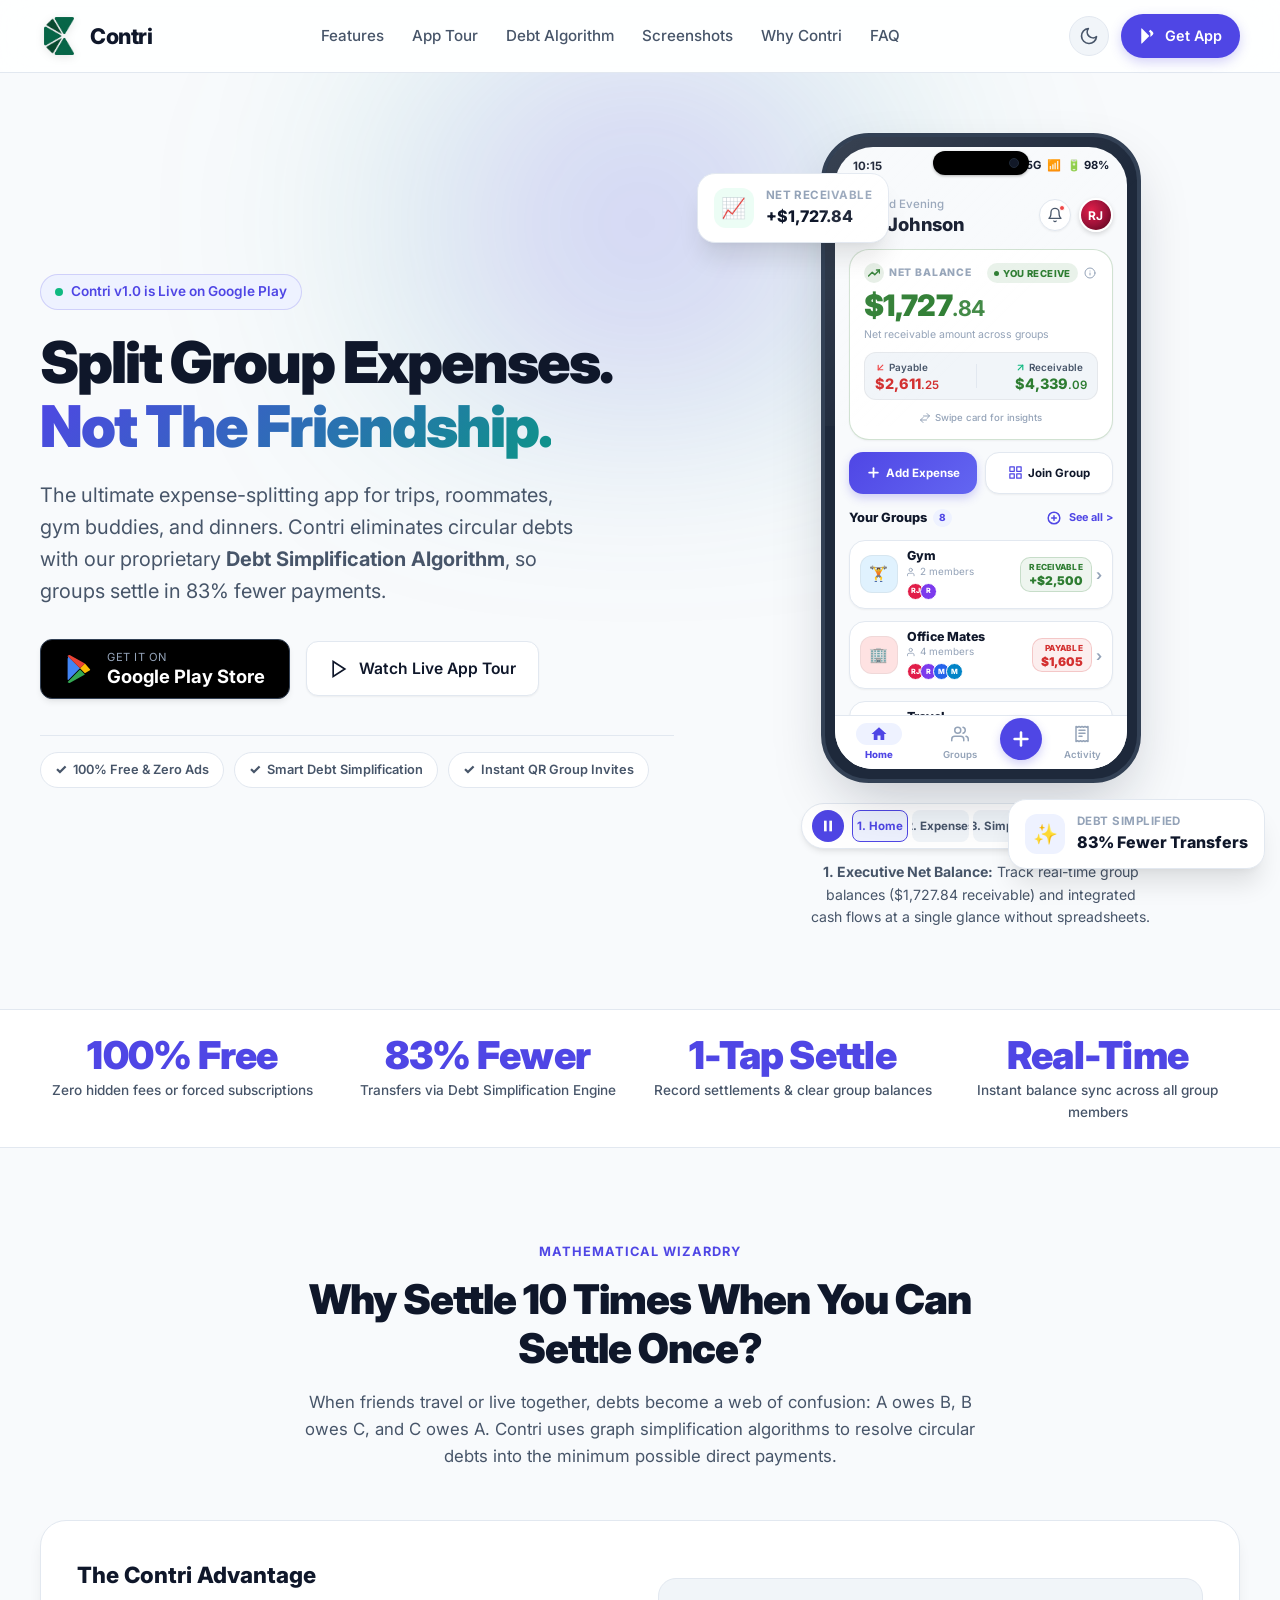
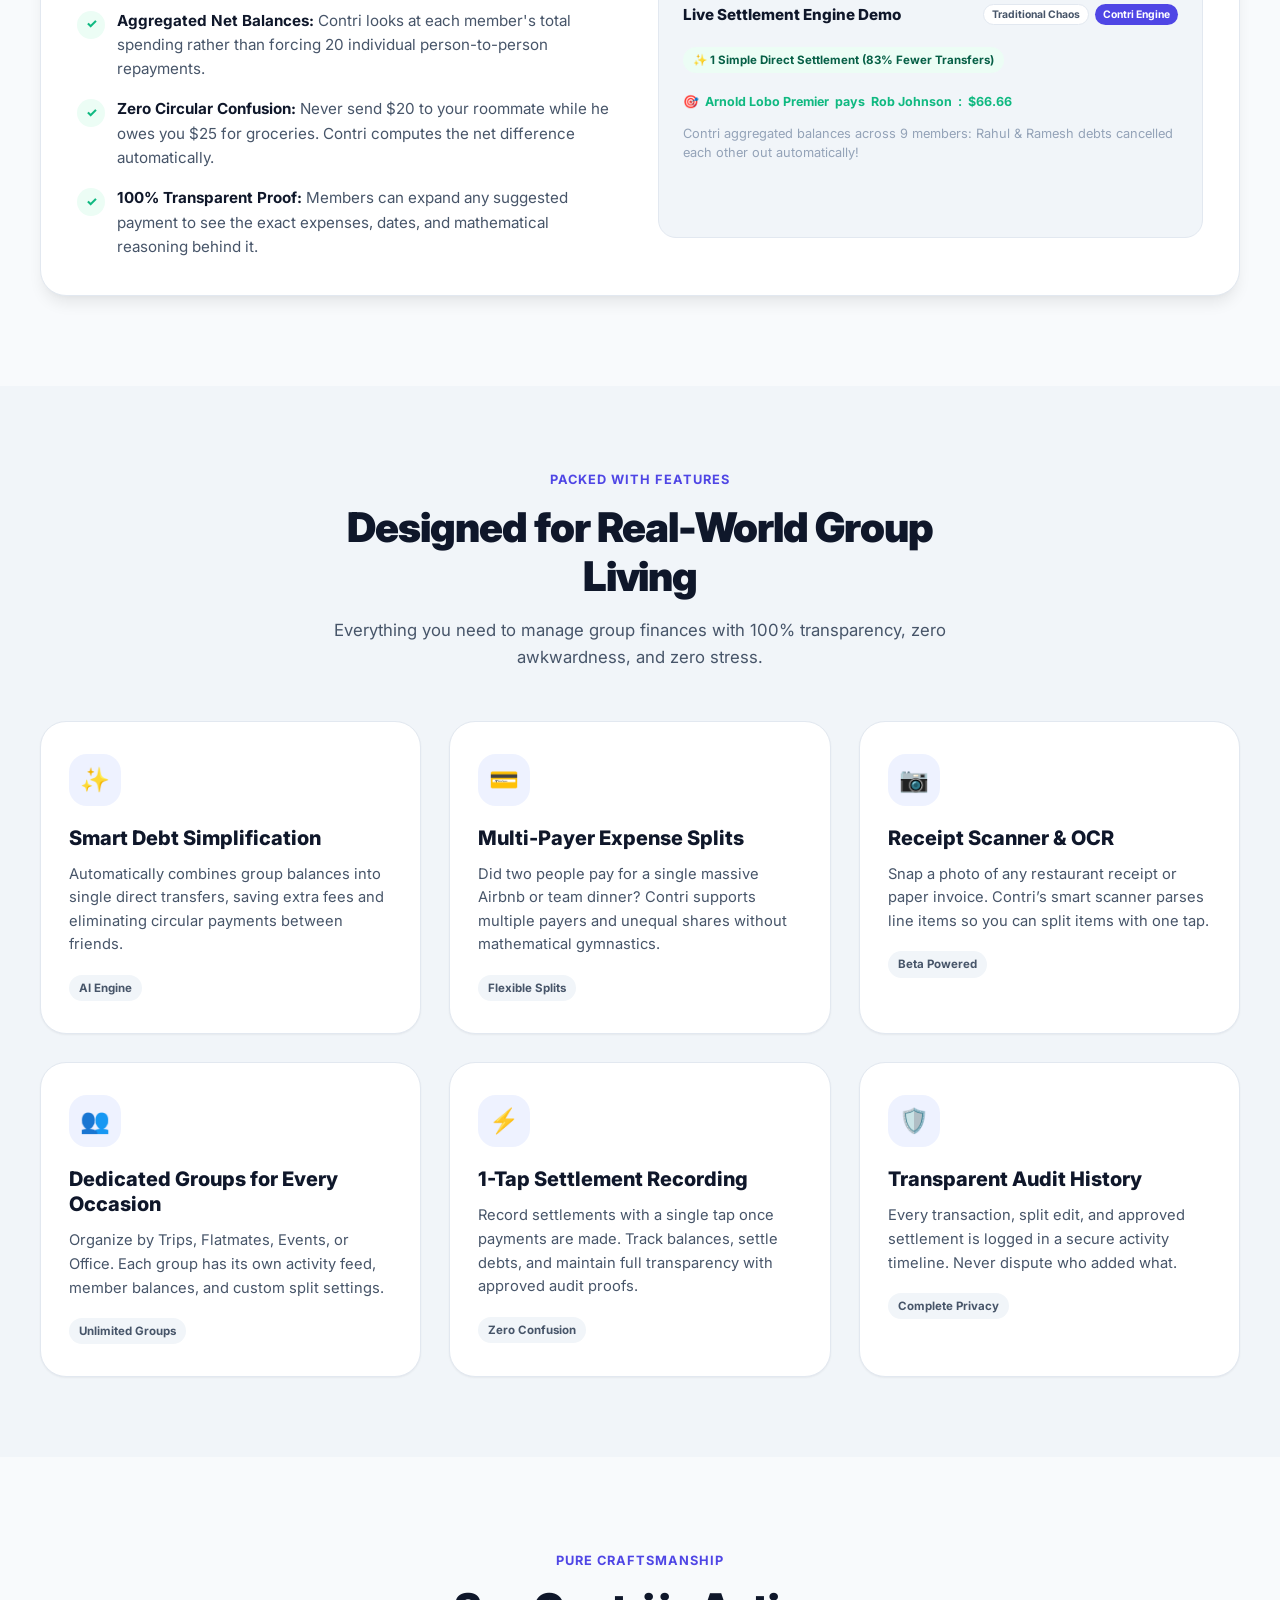
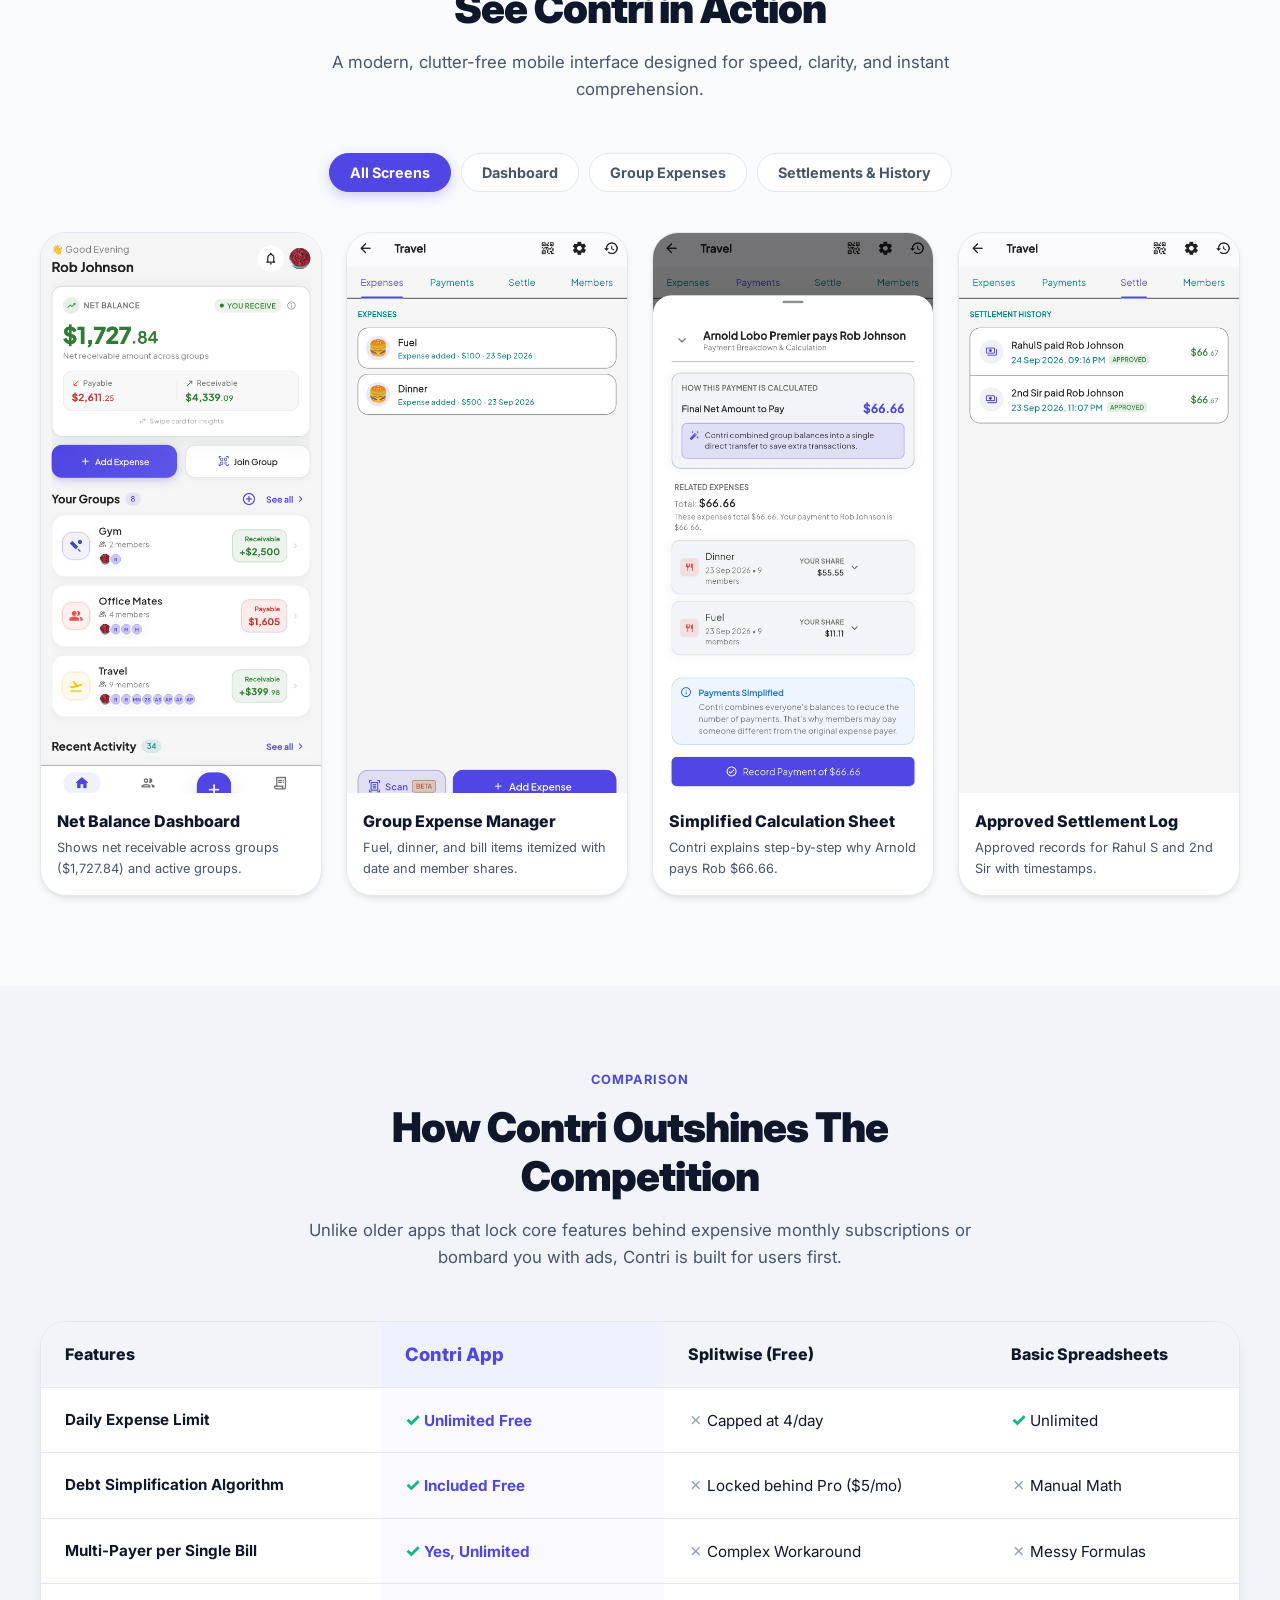
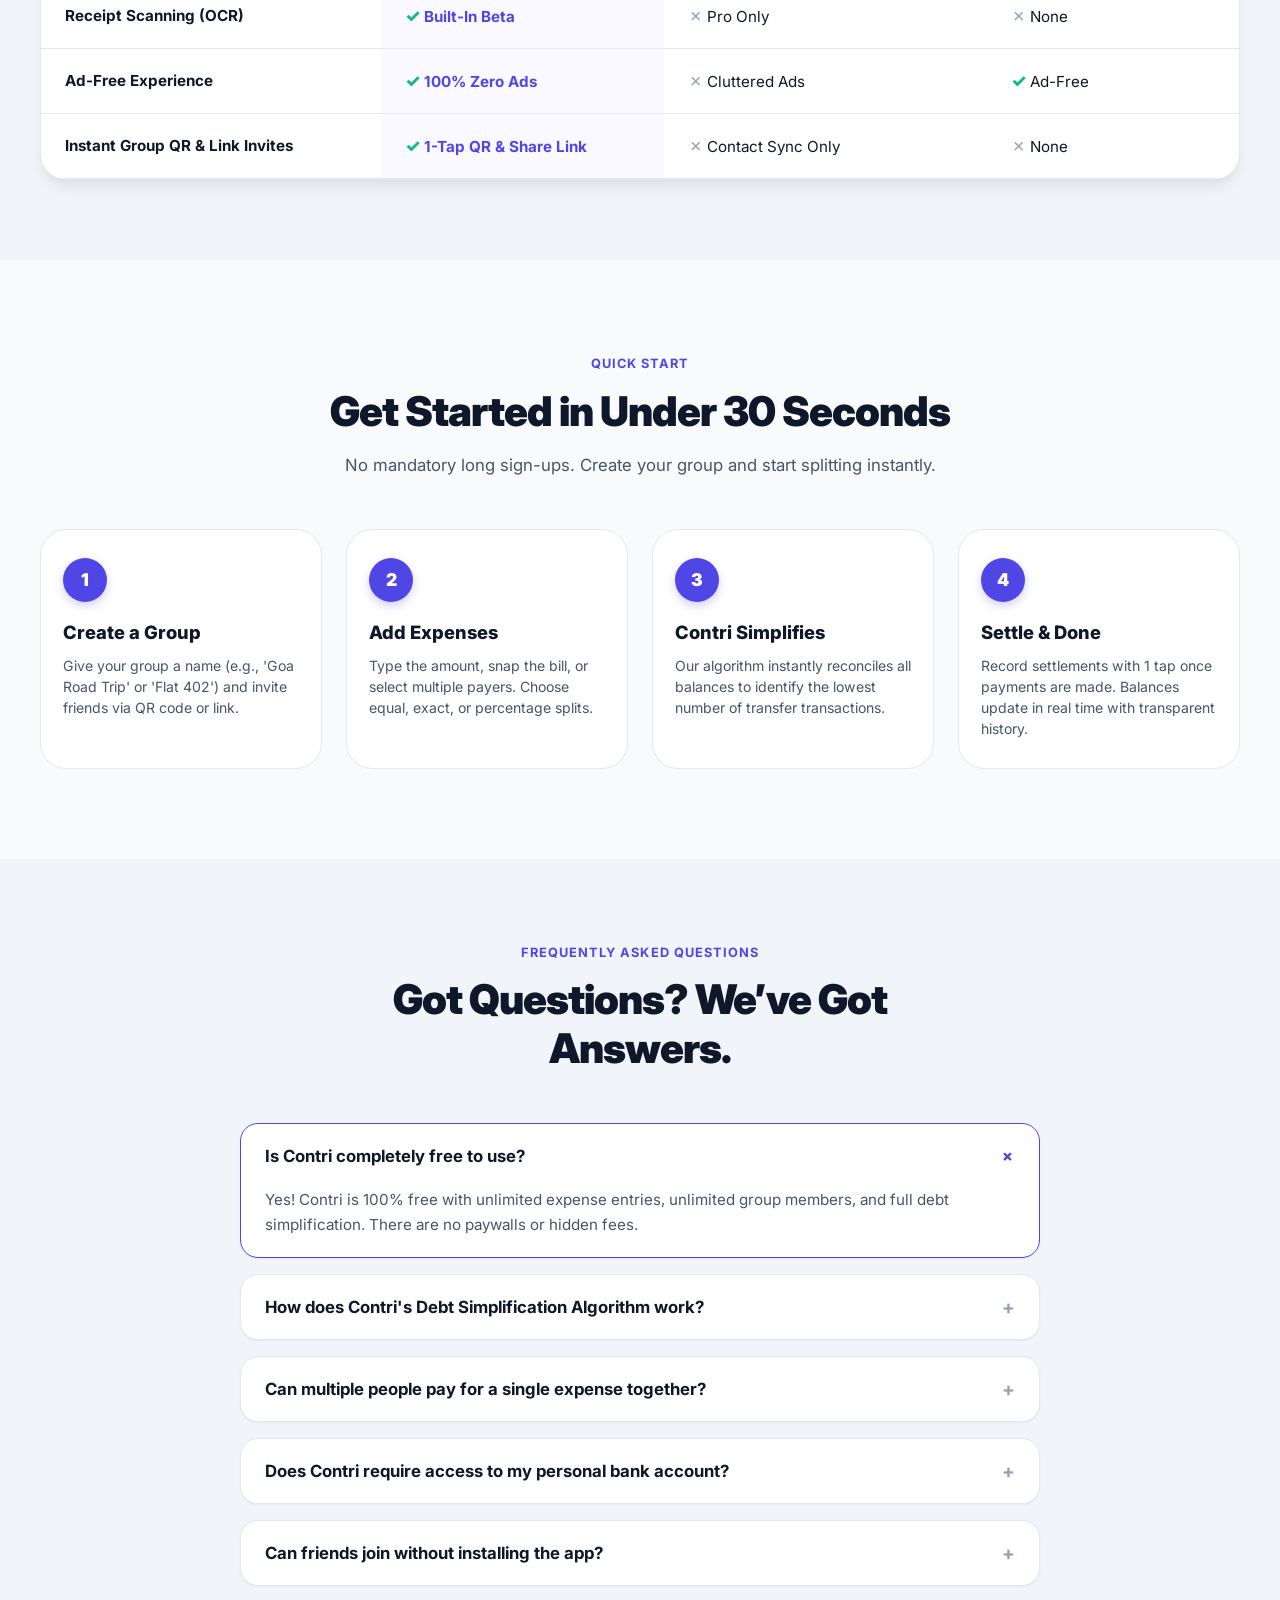
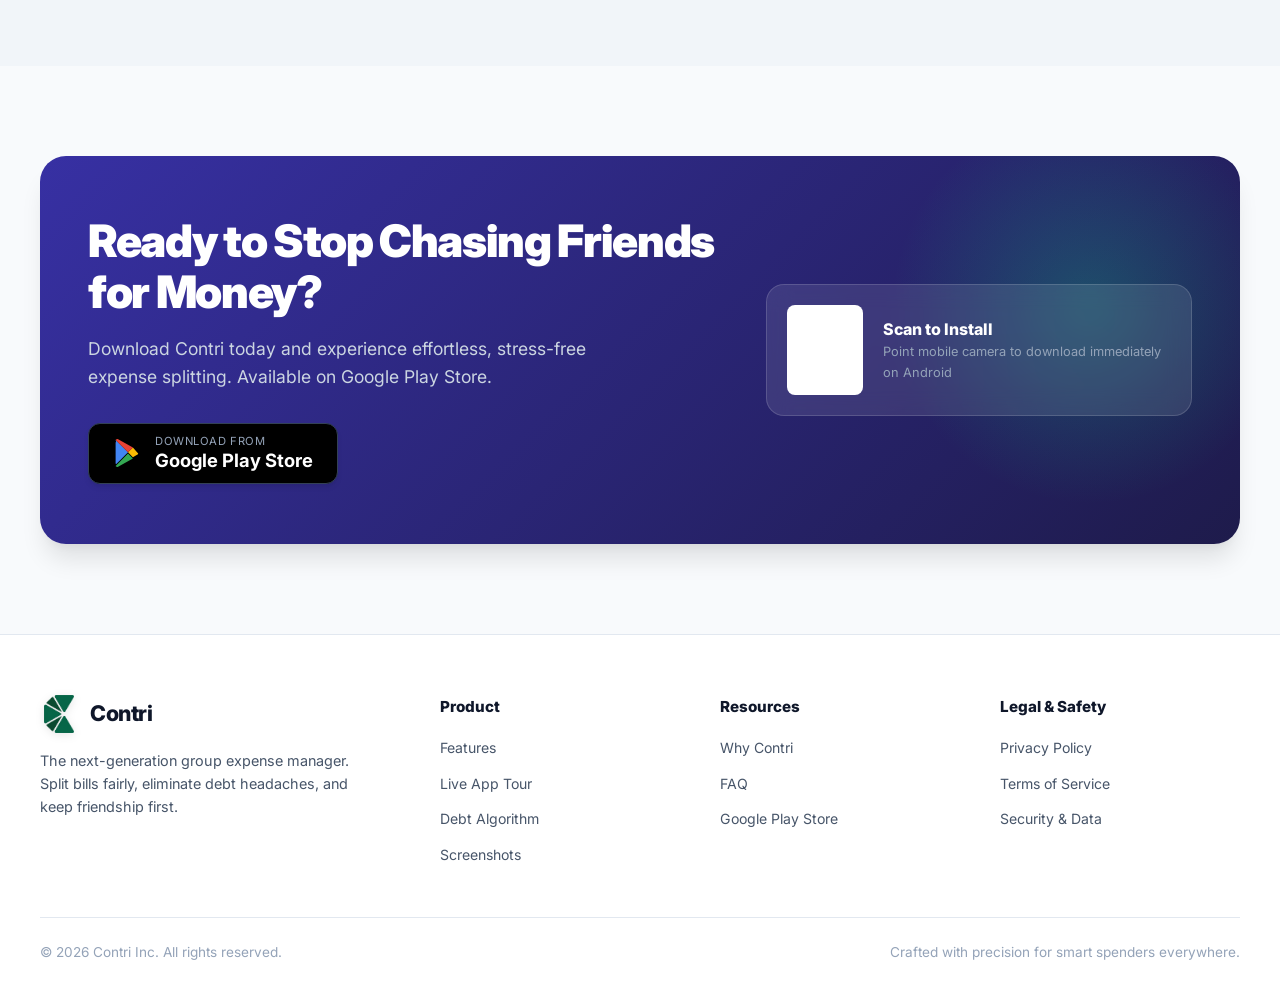
==== index.html @ 27e6a68c "Add files via upload" ====
<!DOCTYPE html>
<html lang="en" data-theme="light">
<head>
  <meta charset="UTF-8">
  <meta name="viewport" content="width=device-width, initial-scale=1.0, maximum-scale=5.0">
  <title>Contri - The Smartest Way to Split Group Expenses | Download App</title>
  <meta name="description" content="Contri is the modern expense-splitting app for trips, flatmates, and friends. With smart debt simplification algorithms, settle group balances in 83% fewer transfers. Download on Google Play.">
  <meta name="theme-color" content="#4f46e5">

  <!-- OpenGraph / Social Metadata -->
  <meta property="og:type" content="website">
  <meta property="og:title" content="Contri - Split Expenses with Friends, Not the Friendship">
  <meta property="og:description" content="Effortlessly track group balances, multi-payer expenses, and settle up in 1 tap with our smart debt simplification algorithm.">
  <meta property="og:image" content="assets/logo/logo_with_bg.png">

  <!-- Favicon -->
  <link rel="icon" type="image/png" href="assets/logo/logo.png">

  <!-- Google Font: Inter -->
  <link rel="preconnect" href="https://fonts.googleapis.com">
  <link rel="preconnect" href="https://fonts.gstatic.com" crossorigin>
  <link href="https://fonts.googleapis.com/css2?family=Inter:wght@400;500;600;700;800;900&display=swap" rel="stylesheet">

  <!-- Stylesheet -->
  <link rel="stylesheet" href="css/style.css">
</head>
<body>

  <!-- ==========================================================================
       Header & Navigation Bar
       ========================================================================== -->
  <header class="site-header">
    <div class="container nav-wrap">
      <a href="#" class="brand-link" aria-label="Contri Home">
        <img src="assets/logo/logo.png" alt="Contri Logo" class="brand-logo-img">
        <span>Contri</span>
      </a>

      <nav>
        <ul class="nav-links">
          <li class="nav-item"><a href="#features">Features</a></li>
          <li class="nav-item"><a href="#app-tour">App Tour</a></li>
          <li class="nav-item"><a href="#algorithm">Debt Algorithm</a></li>
          <li class="nav-item"><a href="#screenshots">Screenshots</a></li>
          <li class="nav-item"><a href="#comparison">Why Contri</a></li>
          <li class="nav-item"><a href="#faq">FAQ</a></li>
        </ul>
      </nav>

      <div class="nav-actions">
        <!-- Theme Toggle (Light / Dark) -->
        <button id="themeToggleBtn" class="theme-toggle-btn" aria-label="Toggle dark/light theme" title="Switch Theme">
          <span id="themeIcon">
            <svg width="20" height="20" viewBox="0 0 24 24" fill="none" stroke="currentColor" stroke-width="2" stroke-linecap="round" stroke-linejoin="round">
              <path d="M21 12.79A9 9 0 1 1 11.21 3 7 7 0 0 0 21 12.79z"></path>
            </svg>
          </span>
        </button>

        <!-- CTA Button -->
        <a href="#download" class="btn-nav-download" title="Go to Download Section">
          <svg width="18" height="18" viewBox="0 0 24 24" fill="currentColor">
            <path d="M3.609 1.814L13.792 12 3.61 22.186a2.38 2.38 0 0 1-.61-.986V2.8c0-.376.223-.742.609-.986zm11.597 11.599L18.42 10.19a2.378 2.378 0 0 0 0-3.379l-3.214-3.223-2.128 2.128 2.128 2.128v5.57zm-1.414 1.414l-7.794 7.794 7.794-7.794zm0-5.654L6 1.379l7.792 7.794z"/>
          </svg>
          <span>Get App</span>
        </a>

        <!-- Mobile Menu Hamburger -->
        <button id="menuToggle" class="menu-toggle-btn" aria-label="Open mobile navigation menu">
          <svg width="24" height="24" viewBox="0 0 24 24" fill="none" stroke="currentColor" stroke-width="2">
            <line x1="3" y1="12" x2="21" y2="12"></line>
            <line x1="3" y1="6" x2="21" y2="6"></line>
            <line x1="3" y1="18" x2="21" y2="18"></line>
          </svg>
        </button>
      </div>
    </div>

    <!-- Mobile Drawer Nav -->
    <div id="mobileNav" class="mobile-nav">
      <a href="#features" class="mobile-nav-link">Features</a>
      <a href="#app-tour" class="mobile-nav-link">App Tour</a>
      <a href="#algorithm" class="mobile-nav-link">Smart Debt Engine</a>
      <a href="#screenshots" class="mobile-nav-link">Screenshots</a>
      <a href="#comparison" class="mobile-nav-link">Why Contri</a>
      <a href="#faq" class="mobile-nav-link">FAQ</a>
      <a href="#download" class="btn-play-store" style="justify-content: center; margin-top: 10px;" title="Go to Download Section">
        <span class="play-store-text">
          <span class="play-store-sub">GET IT ON</span>
          <span class="play-store-main">Google Play</span>
        </span>
      </a>
    </div>
  </header>

  <!-- ==========================================================================
       Hero Section with Interactive 3D Phone Mockup
       ========================================================================== -->
  <section class="hero-section" id="hero">
    <div class="hero-glow-bg"></div>
    <div class="container hero-grid">
      
      <!-- Hero Copy & CTAs -->
      <div class="hero-content">
        <div class="hero-badge">
          <span class="badge-pulse-dot"></span>
          <span>Contri v1.0 is Live on Google Play</span>
        </div>

        <h1 class="hero-title">
          Split Group Expenses. <br>
          <span class="text-gradient">Not The Friendship.</span>
        </h1>

        <p class="hero-description">
          The ultimate expense-splitting app for trips, roommates, gym buddies, and dinners. 
          Contri eliminates circular debts with our proprietary <strong>Debt Simplification Algorithm</strong>, so groups settle in 83% fewer payments.
        </p>

        <!-- CTA Buttons -->
        <div class="hero-cta-group">
          <!-- Google Play Download CTA (Smooth scrolls to bottom download section) -->
          <a href="#download" class="btn-play-store" title="Go to Download Section">
            <svg class="play-store-icon" viewBox="0 0 512 512">
              <path fill="#4285F4" d="M47.8 17.1L274.6 244 56.4 462.2C50.9 456.7 47.8 449.1 47.8 440.9V71.1c0-8.2 3.1-15.8 8.6-21.3l-8.6-32.7z"/>
              <path fill="#FBBC04" d="M363.9 154.7L274.6 244l89.3 89.3 84.1-48.5c16.3-9.4 16.3-24.9 0-34.3l-84.1-95.8z"/>
              <path fill="#EA4335" d="M47.8 17.1l226.8 226.9L363.9 154.7 93.6 4.9C79.8-3.1 63.8.4 56.4 9.8l-8.6 7.3z"/>
              <path fill="#34A853" d="M47.8 494.9l8.6 7.3c7.4 9.4 23.4 12.9 37.2 4.9l270.3-152.4-89.3-89.3L47.8 494.9z"/>
            </svg>
            <div class="play-store-text">
              <span class="play-store-sub">GET IT ON</span>
              <span class="play-store-main">Google Play Store</span>
            </div>
          </a>

          <!-- App Tour Anchor -->
          <a href="#app-tour" class="btn-tour-demo">
            <svg width="20" height="20" viewBox="0 0 24 24" fill="none" stroke="currentColor" stroke-width="2">
              <polygon points="5 3 19 12 5 21 5 3"></polygon>
            </svg>
            <span>Watch Live App Tour</span>
          </a>
        </div>

        <!-- Authentic Feature Badges (Zero Fake Ratings or Hallucinated Stats) -->
        <div class="hero-feature-highlights">
          <div class="feature-highlight-pill">
            <span class="highlight-icon">✓</span>
            <span>100% Free & Zero Ads</span>
          </div>
          <div class="feature-highlight-pill">
            <span class="highlight-icon">✓</span>
            <span>Smart Debt Simplification</span>
          </div>
          <div class="feature-highlight-pill">
            <span class="highlight-icon">✓</span>
            <span>Instant QR Group Invites</span>
          </div>
        </div>
      </div>

      <!-- Hero Phone Showcase (Interactive Animated Smartphone) -->
      <div class="hero-phone-showcase" id="app-tour">

        <!-- Floating Info Cards -->
        <div class="floating-badge badge-top-left">
          <div class="badge-icon-box badge-icon-green">📈</div>
          <div>
            <div class="badge-info-label">Net Receivable</div>
            <div class="badge-info-val">+$1,727.84</div>
          </div>
        </div>

        <div class="floating-badge badge-bottom-right">
          <div class="badge-icon-box badge-icon-indigo">✨</div>
          <div>
            <div class="badge-info-label">Debt Simplified</div>
            <div class="badge-info-val">83% Fewer Transfers</div>
          </div>
        </div>

        <!-- Smartphone Chassis -->
        <div class="smartphone-device">
          <div class="phone-glare"></div>

          <!-- Dynamic Island / Speaker Notch -->
          <div class="phone-island">
            <div class="island-camera"></div>
          </div>

          <!-- Phone Screen Container -->
          <div class="phone-screen">
            
            <!-- Phone Status Bar -->
            <div class="phone-status-bar">
              <span class="status-time">10:15</span>
              <div class="status-icons">
                <span>5G</span>
                <span>📶</span>
                <span>🔋 98%</span>
              </div>
            </div>

            <!-- Screen Slides (Tutorial Engine - Exact Contri App Screens) -->
            <div class="screen-slides-wrap">

              <!-- SLIDE 0: HOME DASHBOARD (Matching home_page.dart & dashboard.jpg) -->
              <div class="screen-slide active" id="slide0">
                <div class="app-screen-body">
                  <!-- App Bar -->
                  <div class="mock-app-bar">
                    <div>
                      <div class="mock-greeting">👋 Good Evening</div>
                      <div class="mock-user-name">Rob Johnson</div>
                    </div>
                    <div class="mock-user-actions">
                      <div class="mock-bell-btn" title="Notification Center">
                        <svg width="16" height="16" viewBox="0 0 24 24" fill="none" stroke="currentColor" stroke-width="2" stroke-linecap="round" stroke-linejoin="round">
                          <path d="M18 8A6 6 0 0 0 6 8c0 7-3 9-3 9h18s-3-2-3-9"></path>
                          <path d="M13.73 21a2 2 0 0 1-3.46 0"></path>
                        </svg>
                        <span class="mock-bell-dot"></span>
                      </div>
                      <div class="mock-avatar-user" title="Rob Johnson">RJ</div>
                    </div>
                  </div>

                  <!-- Executive Net Balance Card (FlipSummaryCard) -->
                  <div class="mock-balance-card" id="mockFlipCard">
                    <div class="mock-balance-header">
                      <div class="mock-balance-label">
                        <div class="mock-icon-circle-success">
                          <svg width="12" height="12" viewBox="0 0 24 24" fill="none" stroke="currentColor" stroke-width="3" stroke-linecap="round" stroke-linejoin="round">
                            <polyline points="23 6 13.5 15.5 8.5 10.5 1 18"></polyline>
                            <polyline points="17 6 23 6 23 12"></polyline>
                          </svg>
                        </div>
                        <span>NET BALANCE</span>
                      </div>
                      <div class="mock-status-pill-row">
                        <div class="mock-pill-receive">
                          <span class="mock-pill-dot"></span>
                          <span>YOU RECEIVE</span>
                        </div>
                        <div class="mock-info-btn" title="Summary Info">
                          <svg width="12" height="12" viewBox="0 0 24 24" fill="none" stroke="currentColor" stroke-width="2" stroke-linecap="round" stroke-linejoin="round">
                            <circle cx="12" cy="12" r="10"></circle>
                            <line x1="12" y1="16" x2="12" y2="12"></line>
                            <line x1="12" y1="8" x2="12.01" y2="8"></line>
                          </svg>
                        </div>
                      </div>
                    </div>

                    <div class="mock-balance-amount">
                      <span id="mockNetBalance">$1,727</span><span class="mock-amount-fraction">.84</span>
                    </div>
                    <div class="mock-balance-sub">Net receivable amount across groups</div>

                    <!-- Integrated Cash Flow Bar -->
                    <div class="mock-inner-split-card">
                      <div class="mock-split-col">
                        <div class="mock-split-title">
                          <svg width="11" height="11" viewBox="0 0 24 24" fill="none" stroke="#ef4444" stroke-width="2.5" stroke-linecap="round" stroke-linejoin="round">
                            <line x1="7" y1="17" x2="17" y2="7"></line>
                            <polyline points="17 17 7 17 7 7"></polyline>
                          </svg>
                          <span>Payable</span>
                        </div>
                        <div class="mock-split-val-payable">$2,611<span class="mock-sub-fraction">.25</span></div>
                      </div>
                      <div class="mock-split-divider"></div>
                      <div class="mock-split-col">
                        <div class="mock-split-title">
                          <svg width="11" height="11" viewBox="0 0 24 24" fill="none" stroke="#10b981" stroke-width="2.5" stroke-linecap="round" stroke-linejoin="round">
                            <line x1="7" y1="17" x2="17" y2="7"></line>
                            <polyline points="7 7 17 7 17 17"></polyline>
                          </svg>
                          <span>Receivable</span>
                        </div>
                        <div class="mock-split-val-receivable">$4,339<span class="mock-sub-fraction">.09</span></div>
                      </div>
                    </div>

                    <div class="mock-card-swipe-hint">
                      <svg width="12" height="12" viewBox="0 0 24 24" fill="none" stroke="currentColor" stroke-width="2" stroke-linecap="round" stroke-linejoin="round">
                        <polyline points="16 3 21 8 16 13"></polyline>
                        <line x1="21" y1="8" x2="9" y2="8"></line>
                        <polyline points="8 21 3 16 8 11"></polyline>
                        <line x1="3" y1="16" x2="15" y2="16"></line>
                      </svg>
                      <span>Swipe card for insights</span>
                    </div>
                  </div>

                  <!-- Tactile Quick Actions Bar (Add Expense & Join Group) -->
                  <div class="mock-action-row">
                    <button class="mock-btn-add-primary" id="mockAddExpenseBtn" title="Add New Expense">
                      <svg width="15" height="15" viewBox="0 0 24 24" fill="none" stroke="currentColor" stroke-width="2.8" stroke-linecap="round" stroke-linejoin="round">
                        <line x1="12" y1="5" x2="12" y2="19"></line>
                        <line x1="5" y1="12" x2="19" y2="12"></line>
                      </svg>
                      <span>Add Expense</span>
                    </button>
                    <button class="mock-btn-join-group" id="mockJoinGroupBtn" title="Scan QR to Join">
                      <svg width="15" height="15" viewBox="0 0 24 24" fill="none" stroke="var(--color-primary)" stroke-width="2" stroke-linecap="round" stroke-linejoin="round">
                        <rect x="3" y="3" width="7" height="7"></rect>
                        <rect x="14" y="3" width="7" height="7"></rect>
                        <rect x="14" y="14" width="7" height="7"></rect>
                        <rect x="3" y="14" width="7" height="7"></rect>
                      </svg>
                      <span>Join Group</span>
                    </button>
                  </div>

                  <!-- Your Groups Header -->
                  <div class="mock-section-title">
                    <div style="display:flex; align-items:center; gap:6px;">
                      <span>Your Groups</span>
                      <span class="mock-badge-count">8</span>
                    </div>
                    <div style="display:flex; align-items:center; gap:8px;">
                      <div class="mock-add-group-circle" title="Create Group">
                        <svg width="14" height="14" viewBox="0 0 24 24" fill="none" stroke="currentColor" stroke-width="2.5" stroke-linecap="round" stroke-linejoin="round">
                          <circle cx="12" cy="12" r="10"></circle>
                          <line x1="12" y1="8" x2="12" y2="16"></line>
                          <line x1="8" y1="12" x2="16" y2="12"></line>
                        </svg>
                      </div>
                      <span class="mock-link-see-all">See all &gt;</span>
                    </div>
                  </div>

                  <!-- Group Cards (With Avatar Stacks & Status Pills) -->
                  <!-- Group 1: Gym -->
                  <div class="mock-group-item">
                    <div class="mock-group-left">
                      <div class="mock-squircle-icon" style="background:#e0f2fe; color:#0284c7;">🏋️</div>
                      <div>
                        <div class="mock-group-name">Gym</div>
                        <div class="mock-group-meta">
                          <svg width="10" height="10" viewBox="0 0 24 24" fill="none" stroke="currentColor" stroke-width="2" stroke-linecap="round" stroke-linejoin="round">
                            <path d="M17 21v-2a4 4 0 0 0-4-4H5a4 4 0 0 0-4 4v2"></path>
                            <circle cx="9" cy="7" r="4"></circle>
                          </svg>
                          <span>2 members</span>
                        </div>
                        <div class="mock-avatar-stack">
                          <div class="mock-stack-avatar" style="background:#e11d48;">RJ</div>
                          <div class="mock-stack-avatar" style="background:#7c3aed;">R</div>
                        </div>
                      </div>
                    </div>
                    <div style="display:flex; align-items:center; gap:4px;">
                      <div class="mock-group-status-pill green">
                        <span class="mock-status-text">Receivable</span>
                        <span class="mock-status-amount">+$2,500</span>
                      </div>
                      <span class="mock-chevron">›</span>
                    </div>
                  </div>

                  <!-- Group 2: Office Mates -->
                  <div class="mock-group-item">
                    <div class="mock-group-left">
                      <div class="mock-squircle-icon" style="background:#fee2e2; color:#ef4444;">🏢</div>
                      <div>
                        <div class="mock-group-name">Office Mates</div>
                        <div class="mock-group-meta">
                          <svg width="10" height="10" viewBox="0 0 24 24" fill="none" stroke="currentColor" stroke-width="2" stroke-linecap="round" stroke-linejoin="round">
                            <path d="M17 21v-2a4 4 0 0 0-4-4H5a4 4 0 0 0-4 4v2"></path>
                            <circle cx="9" cy="7" r="4"></circle>
                          </svg>
                          <span>4 members</span>
                        </div>
                        <div class="mock-avatar-stack">
                          <div class="mock-stack-avatar" style="background:#e11d48;">RJ</div>
                          <div class="mock-stack-avatar" style="background:#7c3aed;">R</div>
                          <div class="mock-stack-avatar" style="background:#2563eb;">M</div>
                          <div class="mock-stack-avatar" style="background:#0284c7;">M</div>
                        </div>
                      </div>
                    </div>
                    <div style="display:flex; align-items:center; gap:4px;">
                      <div class="mock-group-status-pill red">
                        <span class="mock-status-text">Payable</span>
                        <span class="mock-status-amount">$1,605</span>
                      </div>
                      <span class="mock-chevron">›</span>
                    </div>
                  </div>

                  <!-- Group 3: Travel -->
                  <div class="mock-group-item" id="mockTravelGroupItem">
                    <div class="mock-group-left">
                      <div class="mock-squircle-icon" style="background:#fef3c7; color:#d97706;">✈️</div>
                      <div>
                        <div class="mock-group-name">Travel</div>
                        <div class="mock-group-meta">
                          <svg width="10" height="10" viewBox="0 0 24 24" fill="none" stroke="currentColor" stroke-width="2" stroke-linecap="round" stroke-linejoin="round">
                            <path d="M17 21v-2a4 4 0 0 0-4-4H5a4 4 0 0 0-4 4v2"></path>
                            <circle cx="9" cy="7" r="4"></circle>
                          </svg>
                          <span>9 members</span>
                        </div>
                        <div class="mock-avatar-stack">
                          <div class="mock-stack-avatar" style="background:#e11d48;">RJ</div>
                          <div class="mock-stack-avatar" style="background:#7c3aed;">R</div>
                          <div class="mock-stack-avatar" style="background:#2563eb;">MN</div>
                          <div class="mock-stack-avatar" style="background:#d97706;">2S</div>
                          <div class="mock-stack-avatar" style="background:#059669;">+5</div>
                        </div>
                      </div>
                    </div>
                    <div style="display:flex; align-items:center; gap:4px;">
                      <div class="mock-group-status-pill green">
                        <span class="mock-status-text">Receivable</span>
                        <span class="mock-status-amount">+$399.98</span>
                      </div>
                      <span class="mock-chevron">›</span>
                    </div>
                  </div>

                  <!-- Recent Activity Teaser -->
                  <div class="mock-section-title" style="margin-top: 8px;">
                    <div style="display:flex; align-items:center; gap:6px;">
                      <span>Recent Activity</span>
                      <span class="mock-badge-count cyan">34</span>
                    </div>
                    <span class="mock-link-see-all">See all &gt;</span>
                  </div>
                </div>

                <!-- Material 3 Bottom Navigation Bar (Faithful to dashboard_bottom_nav.dart) -->
                <div class="mock-phone-nav">
                  <div class="mock-nav-item active">
                    <div class="mock-nav-pill">
                      <svg width="18" height="18" viewBox="0 0 24 24" fill="currentColor">
                        <path d="M10 20v-6h4v6h5v-8h3L12 3 2 12h3v8z"/>
                      </svg>
                    </div>
                    <span>Home</span>
                  </div>
                  <div class="mock-nav-item" id="mockNavGroups">
                    <div class="mock-nav-pill">
                      <svg width="18" height="18" viewBox="0 0 24 24" fill="none" stroke="currentColor" stroke-width="2" stroke-linecap="round" stroke-linejoin="round">
                        <path d="M17 21v-2a4 4 0 0 0-4-4H5a4 4 0 0 0-4 4v2"></path>
                        <circle cx="9" cy="7" r="4"></circle>
                        <path d="M23 21v-2a4 4 0 0 0-3-3.87"></path>
                        <path d="M16 3.13a4 4 0 0 1 0 7.75"></path>
                      </svg>
                    </div>
                    <span>Groups</span>
                  </div>
                  <div class="mock-nav-fab-btn" id="mockNavCenterFab" title="Add Expense">
                    <svg width="22" height="22" viewBox="0 0 24 24" fill="none" stroke="currentColor" stroke-width="2.8" stroke-linecap="round" stroke-linejoin="round">
                      <line x1="12" y1="5" x2="12" y2="19"></line>
                      <line x1="5" y1="12" x2="19" y2="12"></line>
                    </svg>
                  </div>
                  <div class="mock-nav-item">
                    <div class="mock-nav-pill">
                      <svg width="18" height="18" viewBox="0 0 24 24" fill="none" stroke="currentColor" stroke-width="2" stroke-linecap="round" stroke-linejoin="round">
                        <path d="M4 2v20l2-1 2 1 2-1 2 1 2-1 2 1 2-1 2 1V2l-2 1-2-1-2 1-2-1-2 1-2-1-2 1Z"></path>
                        <line x1="8" y1="7" x2="16" y2="7"></line>
                        <line x1="8" y1="11" x2="16" y2="11"></line>
                        <line x1="8" y1="15" x2="12" y2="15"></line>
                      </svg>
                    </div>
                    <span>Activity</span>
                  </div>
                </div>
              </div>

              <!-- SLIDE 1: GROUP DETAILS — EXPENSES TAB (Matching expenses.jpg & group_details_widget.dart) -->
              <div class="screen-slide" id="slide1">
                <div class="app-screen-body">
                  <!-- Group Header AppBar -->
                  <div class="mock-group-appbar">
                    <div class="mock-appbar-left" id="mockBackToHomeBtn" title="Back to Dashboard">
                      <svg width="18" height="18" viewBox="0 0 24 24" fill="none" stroke="currentColor" stroke-width="2.2" stroke-linecap="round" stroke-linejoin="round">
                        <line x1="19" y1="12" x2="5" y2="12"></line>
                        <polyline points="12 19 5 12 12 5"></polyline>
                      </svg>
                      <span class="mock-appbar-title">Travel</span>
                    </div>
                    <div class="mock-appbar-actions">
                      <span title="Group QR">
                        <svg width="17" height="17" viewBox="0 0 24 24" fill="none" stroke="currentColor" stroke-width="2" stroke-linecap="round" stroke-linejoin="round">
                          <rect x="3" y="3" width="7" height="7"></rect>
                          <rect x="14" y="3" width="7" height="7"></rect>
                          <rect x="14" y="14" width="7" height="7"></rect>
                          <rect x="3" y="14" width="7" height="7"></rect>
                        </svg>
                      </span>
                      <span title="Settings">
                        <svg width="17" height="17" viewBox="0 0 24 24" fill="none" stroke="currentColor" stroke-width="2" stroke-linecap="round" stroke-linejoin="round">
                          <circle cx="12" cy="12" r="3"></circle>
                          <path d="M19.4 15a1.65 1.65 0 0 0 .33 1.82l.06.06a2 2 0 0 1 0 2.83 2 2 0 0 1-2.83 0l-.06-.06a1.65 1.65 0 0 0-1.82-.33 1.65 1.65 0 0 0-1 1.51V21a2 2 0 0 1-2 2 2 2 0 0 1-2-2v-.09A1.65 1.65 0 0 0 9 19.4a1.65 1.65 0 0 0-1.82.33l-.06.06a2 2 0 0 1-2.83 0 2 2 0 0 1 0-2.83l.06-.06a1.65 1.65 0 0 0 .33-1.82 1.65 1.65 0 0 0-1.51-1H3a2 2 0 0 1-2-2 2 2 0 0 1 2-2h.09A1.65 1.65 0 0 0 4.6 9a1.65 1.65 0 0 0-.33-1.82l-.06-.06a2 2 0 0 1 0-2.83 2 2 0 0 1 2.83 0l.06.06a1.65 1.65 0 0 0 1.82.33H9a1.65 1.65 0 0 0 1-1.51V3a2 2 0 0 1 2-2 2 2 0 0 1 2 2v.09a1.65 1.65 0 0 0 1 1.51 1.65 1.65 0 0 0 1.82-.33l.06-.06a2 2 0 0 1 2.83 0 2 2 0 0 1 0 2.83l-.06.06a1.65 1.65 0 0 0-.33 1.82V9a1.65 1.65 0 0 0 1.51 1H21a2 2 0 0 1 2 2 2 2 0 0 1-2 2h-.09a1.65 1.65 0 0 0-1.51 1z"></path>
                        </svg>
                      </span>
                      <span title="Audit History">
                        <svg width="17" height="17" viewBox="0 0 24 24" fill="none" stroke="currentColor" stroke-width="2" stroke-linecap="round" stroke-linejoin="round">
                          <circle cx="12" cy="12" r="10"></circle>
                          <polyline points="12 6 12 12 16 14"></polyline>
                        </svg>
                      </span>
                    </div>
                  </div>

                  <!-- TabBar (4 Tabs: Expenses, Payments, Settle, Members) -->
                  <div class="mock-tabs-bar">
                    <div class="mock-tab-item active" data-tab="expenses">Expenses</div>
                    <div class="mock-tab-item" data-tab="payments" id="mockTabPayments1">Payments</div>
                    <div class="mock-tab-item" data-tab="settle" id="mockTabSettle1">Settle</div>
                    <div class="mock-tab-item" data-tab="members">Members</div>
                  </div>

                  <!-- Section Title: EXPENSES -->
                  <div class="mock-section-teal-title">EXPENSES</div>

                  <!-- Expense Items List -->
                  <div class="mock-expense-list">
                    <div class="mock-expense-card">
                      <div class="mock-expense-avatar-box">🍔</div>
                      <div class="mock-expense-info">
                        <div class="mock-expense-name">Fuel</div>
                        <div class="mock-expense-meta">Expense added · $100 · 23 Sep 2026</div>
                      </div>
                    </div>

                    <div class="mock-expense-card">
                      <div class="mock-expense-avatar-box">🍔</div>
                      <div class="mock-expense-info">
                        <div class="mock-expense-name">Dinner</div>
                        <div class="mock-expense-meta">Expense added · $500 · 23 Sep 2026</div>
                      </div>
                    </div>
                  </div>

                  <!-- Floating Bottom Action Bar (Scan BETA + Add Expense) -->
                  <div class="mock-group-floating-bar">
                    <button class="mock-btn-scan">
                      <svg width="16" height="16" viewBox="0 0 24 24" fill="none" stroke="currentColor" stroke-width="2" stroke-linecap="round" stroke-linejoin="round">
                        <path d="M4 7V4h3"></path>
                        <path d="M20 7V4h-3"></path>
                        <path d="M4 17v3h3"></path>
                        <path d="M20 17v3h-3"></path>
                        <line x1="9" y1="12" x2="15" y2="12"></line>
                      </svg>
                      <span>Scan</span>
                      <span class="mock-beta-pill">BETA</span>
                    </button>
                    <button class="mock-btn-add-expense-lg" id="mockGroupAddExpenseBtn">
                      <svg width="15" height="15" viewBox="0 0 24 24" fill="none" stroke="currentColor" stroke-width="2.5" stroke-linecap="round" stroke-linejoin="round">
                        <line x1="12" y1="5" x2="12" y2="19"></line>
                        <line x1="5" y1="12" x2="19" y2="12"></line>
                      </svg>
                      <span>Add Expense</span>
                    </button>
                  </div>
                </div>
              </div>

              <!-- SLIDE 2: GROUP DETAILS — PAYMENTS & DEBT SIMPLIFICATION TAB (Matching payments_summary.jpg) -->
              <div class="screen-slide" id="slide2">
                <div class="app-screen-body">
                  <!-- Group Header AppBar -->
                  <div class="mock-group-appbar">
                    <div class="mock-appbar-left" id="mockBackToHomeBtn2">
                      <svg width="18" height="18" viewBox="0 0 24 24" fill="none" stroke="currentColor" stroke-width="2.2" stroke-linecap="round" stroke-linejoin="round">
                        <line x1="19" y1="12" x2="5" y2="12"></line>
                        <polyline points="12 19 5 12 12 5"></polyline>
                      </svg>
                      <span class="mock-appbar-title">Travel</span>
                    </div>
                    <div class="mock-appbar-actions">
                      <span>
                        <svg width="17" height="17" viewBox="0 0 24 24" fill="none" stroke="currentColor" stroke-width="2" stroke-linecap="round" stroke-linejoin="round">
                          <rect x="3" y="3" width="7" height="7"></rect>
                          <rect x="14" y="3" width="7" height="7"></rect>
                          <rect x="14" y="14" width="7" height="7"></rect>
                          <rect x="3" y="14" width="7" height="7"></rect>
                        </svg>
                      </span>
                      <span>
                        <svg width="17" height="17" viewBox="0 0 24 24" fill="none" stroke="currentColor" stroke-width="2" stroke-linecap="round" stroke-linejoin="round">
                          <circle cx="12" cy="12" r="3"></circle>
                          <path d="M19.4 15a1.65 1.65 0 0 0 .33 1.82l.06.06a2 2 0 0 1 0 2.83 2 2 0 0 1-2.83 0l-.06-.06a1.65 1.65 0 0 0-1.82-.33 1.65 1.65 0 0 0-1 1.51V21a2 2 0 0 1-2 2 2 2 0 0 1-2-2v-.09A1.65 1.65 0 0 0 9 19.4a1.65 1.65 0 0 0-1.82.33l-.06.06a2 2 0 0 1-2.83 0 2 2 0 0 1 0-2.83l.06-.06a1.65 1.65 0 0 0 .33-1.82 1.65 1.65 0 0 0-1.51-1H3a2 2 0 0 1-2-2 2 2 0 0 1 2-2h.09A1.65 1.65 0 0 0 4.6 9a1.65 1.65 0 0 0-.33-1.82l-.06-.06a2 2 0 0 1 0-2.83 2 2 0 0 1 2.83 0l.06.06a1.65 1.65 0 0 0 1.82.33H9a1.65 1.65 0 0 0 1-1.51V3a2 2 0 0 1 2-2 2 2 0 0 1 2 2v.09a1.65 1.65 0 0 0 1 1.51 1.65 1.65 0 0 0 1.82-.33l.06-.06a2 2 0 0 1 2.83 0 2 2 0 0 1 0 2.83l-.06.06a1.65 1.65 0 0 0-.33 1.82V9a1.65 1.65 0 0 0 1.51 1H21a2 2 0 0 1 2 2 2 2 0 0 1-2 2h-.09a1.65 1.65 0 0 0-1.51 1z"></path>
                        </svg>
                      </span>
                      <span>
                        <svg width="17" height="17" viewBox="0 0 24 24" fill="none" stroke="currentColor" stroke-width="2" stroke-linecap="round" stroke-linejoin="round">
                          <circle cx="12" cy="12" r="10"></circle>
                          <polyline points="12 6 12 12 16 14"></polyline>
                        </svg>
                      </span>
                    </div>
                  </div>

                  <!-- TabBar (Payments Active) -->
                  <div class="mock-tabs-bar">
                    <div class="mock-tab-item" data-tab="expenses" id="mockTabExpenses2">Expenses</div>
                    <div class="mock-tab-item active" data-tab="payments">Payments</div>
                    <div class="mock-tab-item" data-tab="settle" id="mockTabSettle2">Settle</div>
                    <div class="mock-tab-item" data-tab="members">Members</div>
                  </div>

                  <!-- Total Group Spend Card (SettleSummaryCard) -->
                  <div class="mock-group-spend-card">
                    <div>
                      <div class="mock-spend-label">Total Group Spend</div>
                      <div class="mock-spend-amount">$600</div>
                    </div>
                    <div class="mock-spend-right">
                      <div class="mock-receipt-squircle">
                        <svg width="18" height="18" viewBox="0 0 24 24" fill="none" stroke="#0284c7" stroke-width="2" stroke-linecap="round" stroke-linejoin="round">
                          <path d="M4 2v20l2-1 2 1 2-1 2 1 2-1 2 1 2-1 2 1V2l-2 1-2-1-2 1-2-1-2 1-2-1-2 1Z"></path>
                          <line x1="8" y1="7" x2="16" y2="7"></line>
                          <line x1="8" y1="11" x2="16" y2="11"></line>
                        </svg>
                      </div>
                      <span class="mock-spend-count">2 expenses</span>
                    </div>
                  </div>

                  <!-- Section: MEMBERS TO RECEIVE -->
                  <div class="mock-section-indigo-title">MEMBERS TO RECEIVE</div>

                  <!-- SettleMemberCard (Lavender Card) -->
                  <div class="mock-member-receive-card">
                    <div class="mock-member-top-row">
                      <div class="mock-avatar-user-sm">RJ</div>
                      <div>
                        <div class="mock-member-name">You</div>
                        <div class="mock-member-sub">
                          <svg width="10" height="10" viewBox="0 0 24 24" fill="none" stroke="currentColor" stroke-width="2" stroke-linecap="round" stroke-linejoin="round">
                            <path d="M4 2v20l2-1 2 1 2-1 2 1 2-1 2 1 2-1 2 1V2l-2 1-2-1-2 1-2-1-2 1-2-1-2 1Z"></path>
                          </svg>
                          <span>2</span>
                        </div>
                      </div>
                    </div>
                    <div class="mock-member-amount-pill">$399<span class="mock-sub-fraction">.98</span></div>
                  </div>

                  <!-- Section: PAYMENT SUGGESTIONS -->
                  <div class="mock-section-indigo-title" style="margin-top: 10px;">PAYMENT SUGGESTIONS</div>

                  <!-- Payment Suggestion 1: Ramesh pays Rob Johnson -->
                  <div class="mock-suggestion-card" id="mockOpenBreakdownCard1">
                    <div class="mock-suggestion-top">
                      <div class="mock-pill-group-settle">
                        <span>⇄</span> GROUP SETTLEMENT
                      </div>
                      <div class="mock-pill-exp-count">
                        <svg width="10" height="10" viewBox="0 0 24 24" fill="none" stroke="currentColor" stroke-width="2" stroke-linecap="round" stroke-linejoin="round">
                          <path d="M4 2v20l2-1 2 1 2-1 2 1 2-1 2 1 2-1 2 1V2l-2 1-2-1-2 1-2-1-2 1-2-1-2 1Z"></path>
                        </svg>
                        <span>2 expenses</span>
                      </div>
                      <span class="mock-dots-menu">⋮</span>
                    </div>

                    <div class="mock-suggestion-flow">
                      <div class="mock-user-flow-node">
                        <div class="mock-node-avatar" style="background:#7c3aed;">R</div>
                        <div>
                          <div class="mock-node-name">Ramesh</div>
                          <div class="mock-node-role">pays</div>
                        </div>
                      </div>
                      <div class="mock-flow-arrow">→</div>
                      <div class="mock-user-flow-node">
                        <div class="mock-node-avatar" style="background:#e11d48;">RJ</div>
                        <div>
                          <div class="mock-node-name">Rob Johnson</div>
                          <div class="mock-node-role">receives</div>
                        </div>
                      </div>
                    </div>

                    <div class="mock-suggestion-bottom">
                      <div>
                        <span class="mock-suggestion-val">$66.67</span>
                        <div class="mock-magic-tag">✨ Simplified settlement</div>
                      </div>
                      <span class="mock-link-details">Details &gt;</span>
                    </div>
                  </div>

                  <!-- Payment Suggestion 2: Mahesh pays Rob Johnson -->
                  <div class="mock-suggestion-card" id="mockOpenBreakdownCard2">
                    <div class="mock-suggestion-top">
                      <div class="mock-pill-group-settle">
                        <span>⇄</span> GROUP SETTLEMENT
                      </div>
                      <div class="mock-pill-exp-count">
                        <svg width="10" height="10" viewBox="0 0 24 24" fill="none" stroke="currentColor" stroke-width="2" stroke-linecap="round" stroke-linejoin="round">
                          <path d="M4 2v20l2-1 2 1 2-1 2 1 2-1 2 1 2-1 2 1V2l-2 1-2-1-2 1-2-1-2 1-2-1-2 1Z"></path>
                        </svg>
                        <span>2 expenses</span>
                      </div>
                      <span class="mock-dots-menu">⋮</span>
                    </div>

                    <div class="mock-suggestion-flow">
                      <div class="mock-user-flow-node">
                        <div class="mock-node-avatar" style="background:#2563eb;">MN</div>
                        <div>
                          <div class="mock-node-name">Mahesh Da Local...</div>
                          <div class="mock-node-role">pays</div>
                        </div>
                      </div>
                      <div class="mock-flow-arrow">→</div>
                      <div class="mock-user-flow-node">
                        <div class="mock-node-avatar" style="background:#e11d48;">RJ</div>
                        <div>
                          <div class="mock-node-name">Rob Johnson</div>
                          <div class="mock-node-role">receives</div>
                        </div>
                      </div>
                    </div>

                    <div class="mock-suggestion-bottom">
                      <div>
                        <span class="mock-suggestion-val">$66.67</span>
                        <div class="mock-magic-tag">✨ Simplified settlement</div>
                      </div>
                      <span class="mock-link-details">Details &gt;</span>
                    </div>
                  </div>
                </div>
              </div>

              <!-- SLIDE 3: SINGLE-TRANSFER CALCULATION SHEET MODAL (Matching settlement_modal.jpg) -->
              <div class="screen-slide" id="slide3">
                <div class="app-screen-body" style="padding-top: 6px;">
                  <!-- Modal Drag Handle -->
                  <div class="mock-sheet-drag-handle"></div>

                  <!-- Modal Header -->
                  <div class="mock-sheet-header">
                    <span class="mock-sheet-down-chevron" id="mockCloseSheetBtn">˅</span>
                    <div>
                      <div class="mock-sheet-title">Arnold Lobo Premier pays Rob Johnson</div>
                      <div class="mock-sheet-subtitle">Payment Breakdown & Calculation</div>
                    </div>
                  </div>

                  <div class="mock-sheet-divider"></div>

                  <!-- HOW THIS PAYMENT IS CALCULATED Card -->
                  <div class="mock-calc-card">
                    <div class="mock-calc-label">HOW THIS PAYMENT IS CALCULATED</div>
                    <div class="mock-calc-row">
                      <span class="mock-calc-net-title">Final Net Amount to Pay</span>
                      <span class="mock-calc-net-amount">$66.66</span>
                    </div>
                    <div class="mock-wand-callout">
                      <span>🪄</span>
                      <span>Contri combined group balances into a single direct transfer to save extra transactions.</span>
                    </div>
                  </div>

                  <!-- RELATED EXPENSES -->
                  <div class="mock-section-label-sm">RELATED EXPENSES</div>
                  <div class="mock-related-sub">
                    <strong>Total: $66.66</strong> · These expenses total $66.66. Your payment to Rob Johnson is $66.66.
                  </div>

                  <!-- Expense Breakdown 1: Dinner -->
                  <div class="mock-breakdown-item">
                    <div class="mock-item-left">
                      <div class="mock-pink-squircle">🍴</div>
                      <div>
                        <div class="mock-breakdown-title">Dinner</div>
                        <div class="mock-breakdown-meta">23 Sep 2026 · 9 members</div>
                      </div>
                    </div>
                    <div class="mock-item-right">
                      <span class="mock-share-label">YOUR SHARE</span>
                      <div class="mock-share-val-row">
                        <span class="mock-share-val">$55.55</span>
                        <span class="mock-share-chevron">˅</span>
                      </div>
                    </div>
                  </div>

                  <!-- Expense Breakdown 2: Fuel -->
                  <div class="mock-breakdown-item">
                    <div class="mock-item-left">
                      <div class="mock-pink-squircle">🍴</div>
                      <div>
                        <div class="mock-breakdown-title">Fuel</div>
                        <div class="mock-breakdown-meta">23 Sep 2026 · 9 members</div>
                      </div>
                    </div>
                    <div class="mock-item-right">
                      <span class="mock-share-label">YOUR SHARE</span>
                      <div class="mock-share-val-row">
                        <span class="mock-share-val">$11.11</span>
                        <span class="mock-share-chevron">˅</span>
                      </div>
                    </div>
                  </div>

                  <!-- Payments Simplified Info Callout -->
                  <div class="mock-simplified-callout">
                    <div class="mock-callout-header">
                      <svg width="13" height="13" viewBox="0 0 24 24" fill="none" stroke="currentColor" stroke-width="2.5" stroke-linecap="round" stroke-linejoin="round">
                        <circle cx="12" cy="12" r="10"></circle>
                        <line x1="12" y1="16" x2="12" y2="12"></line>
                        <line x1="12" y1="8" x2="12.01" y2="8"></line>
                      </svg>
                      <span>Payments Simplified</span>
                    </div>
                    <p class="mock-callout-p">Contri combines everyone's balances to reduce the number of payments. That's why members may pay someone different from the original expense payer.</p>
                  </div>

                  <!-- Record Payment CTA Button -->
                  <button class="mock-btn-record-payment" id="mockRecordPaymentBtn">
                    <svg width="15" height="15" viewBox="0 0 24 24" fill="none" stroke="currentColor" stroke-width="3" stroke-linecap="round" stroke-linejoin="round">
                      <path d="M22 11.08V12a10 10 0 1 1-5.93-9.14"></path>
                      <polyline points="22 4 12 14.01 9 11.01"></polyline>
                    </svg>
                    <span>Record Payment of $66.66</span>
                  </button>
                </div>
              </div>

              <!-- SLIDE 4: SETTLEMENT AUDIT HISTORY (Matching settle_history.jpg) -->
              <div class="screen-slide" id="slide4">
                <div class="app-screen-body">
                  <!-- Group Header AppBar -->
                  <div class="mock-group-appbar">
                    <div class="mock-appbar-left" id="mockBackToHomeBtn4">
                      <svg width="18" height="18" viewBox="0 0 24 24" fill="none" stroke="currentColor" stroke-width="2.2" stroke-linecap="round" stroke-linejoin="round">
                        <line x1="19" y1="12" x2="5" y2="12"></line>
                        <polyline points="12 19 5 12 12 5"></polyline>
                      </svg>
                      <span class="mock-appbar-title">Travel</span>
                    </div>
                    <div class="mock-appbar-actions">
                      <span>
                        <svg width="17" height="17" viewBox="0 0 24 24" fill="none" stroke="currentColor" stroke-width="2" stroke-linecap="round" stroke-linejoin="round">
                          <rect x="3" y="3" width="7" height="7"></rect>
                          <rect x="14" y="3" width="7" height="7"></rect>
                          <rect x="14" y="14" width="7" height="7"></rect>
                          <rect x="3" y="14" width="7" height="7"></rect>
                        </svg>
                      </span>
                      <span>
                        <svg width="17" height="17" viewBox="0 0 24 24" fill="none" stroke="currentColor" stroke-width="2" stroke-linecap="round" stroke-linejoin="round">
                          <circle cx="12" cy="12" r="3"></circle>
                          <path d="M19.4 15a1.65 1.65 0 0 0 .33 1.82l.06.06a2 2 0 0 1 0 2.83 2 2 0 0 1-2.83 0l-.06-.06a1.65 1.65 0 0 0-1.82-.33 1.65 1.65 0 0 0-1 1.51V21a2 2 0 0 1-2 2 2 2 0 0 1-2-2v-.09A1.65 1.65 0 0 0 9 19.4a1.65 1.65 0 0 0-1.82.33l-.06.06a2 2 0 0 1-2.83 0 2 2 0 0 1 0-2.83l.06-.06a1.65 1.65 0 0 0 .33-1.82 1.65 1.65 0 0 0-1.51-1H3a2 2 0 0 1-2-2 2 2 0 0 1 2-2h.09A1.65 1.65 0 0 0 4.6 9a1.65 1.65 0 0 0-.33-1.82l-.06-.06a2 2 0 0 1 0-2.83 2 2 0 0 1 2.83 0l.06.06a1.65 1.65 0 0 0 1.82.33H9a1.65 1.65 0 0 0 1-1.51V3a2 2 0 0 1 2-2 2 2 0 0 1 2 2v.09a1.65 1.65 0 0 0 1 1.51 1.65 1.65 0 0 0 1.82-.33l.06-.06a2 2 0 0 1 2.83 0 2 2 0 0 1 0 2.83l-.06.06a1.65 1.65 0 0 0-.33 1.82V9a1.65 1.65 0 0 0 1.51 1H21a2 2 0 0 1 2 2 2 2 0 0 1-2 2h-.09a1.65 1.65 0 0 0-1.51 1z"></path>
                        </svg>
                      </span>
                      <span>
                        <svg width="17" height="17" viewBox="0 0 24 24" fill="none" stroke="currentColor" stroke-width="2" stroke-linecap="round" stroke-linejoin="round">
                          <circle cx="12" cy="12" r="10"></circle>
                          <polyline points="12 6 12 12 16 14"></polyline>
                        </svg>
                      </span>
                    </div>
                  </div>

                  <!-- TabBar (Settle Active) -->
                  <div class="mock-tabs-bar">
                    <div class="mock-tab-item" data-tab="expenses" id="mockTabExpenses4">Expenses</div>
                    <div class="mock-tab-item" data-tab="payments" id="mockTabPayments4">Payments</div>
                    <div class="mock-tab-item active" data-tab="settle">Settle</div>
                    <div class="mock-tab-item" data-tab="members">Members</div>
                  </div>

                  <!-- Section Title: SETTLEMENT HISTORY -->
                  <div class="mock-section-teal-title">SETTLEMENT HISTORY</div>

                  <!-- Settlement History Items -->
                  <div class="mock-settle-history-list">
                    <!-- History Item 1 -->
                    <div class="mock-history-card">
                      <div class="mock-history-avatar-box">💵</div>
                      <div class="mock-history-info">
                        <div class="mock-history-title">RahulS paid Rob Johnson</div>
                        <div class="mock-history-meta-row">
                          <span class="mock-history-date">24 Sep 2026, 09:16 PM</span>
                          <span class="mock-approved-badge">APPROVED</span>
                        </div>
                      </div>
                      <div class="mock-history-val">$66<span class="mock-sub-fraction">.67</span></div>
                    </div>

                    <!-- History Item 2 -->
                    <div class="mock-history-card">
                      <div class="mock-history-avatar-box">💵</div>
                      <div class="mock-history-info">
                        <div class="mock-history-title">2nd Sir paid Rob Johnson</div>
                        <div class="mock-history-meta-row">
                          <span class="mock-history-date">23 Sep 2026, 11:07 PM</span>
                          <span class="mock-approved-badge">APPROVED</span>
                        </div>
                      </div>
                      <div class="mock-history-val">$66<span class="mock-sub-fraction">.67</span></div>
                    </div>
                  </div>

                  <!-- Settled Group Celebration Banner -->
                  <div class="mock-settled-celebration-card">
                    <div class="mock-celebration-title">🎉 Group is Settled!</div>
                    <div class="mock-celebration-sub">Zero pending dues remaining. All balances squared up!</div>
                  </div>
                </div>
              </div>

            </div> <!-- /screen-slides-wrap -->
          </div> <!-- /phone-screen -->
        </div> <!-- /smartphone-device -->

        <!-- Tutorial Player Controls -->
        <div class="phone-tutorial-controls">
          <button id="tourPlayBtn" class="tour-play-btn" title="Pause Tutorial">
            <svg width="16" height="16" viewBox="0 0 24 24" fill="currentColor">
              <rect x="6" y="4" width="4" height="16"></rect>
              <rect x="14" y="4" width="4" height="16"></rect>
            </svg>
          </button>

          <div class="tour-step-indicators">
            <button class="tour-step-btn active" data-step="0">1. Home</button>
            <button class="tour-step-btn" data-step="1">2. Expenses</button>
            <button class="tour-step-btn" data-step="2">3. Simplify</button>
            <button class="tour-step-btn" data-step="3">4. Breakdown</button>
            <button class="tour-step-btn" data-step="4">5. Settle</button>
          </div>
        </div>

        <div id="tourCaption" class="tour-step-caption">
          <strong>1. Executive Net Balance:</strong> Track real-time group balances ($1,727.84 receivable) and integrated cash flows at a single glance without spreadsheets.
        </div>

      </div> <!-- /hero-phone-showcase -->

    </div>
  </section>

  <!-- ==========================================================================
       Stats Ticker Banner
       ========================================================================== -->
  <section class="stats-banner">
    <div class="container stats-grid">
      <div class="stat-item">
        <span class="stat-number">100% Free</span>
        <span class="stat-label">Zero hidden fees or forced subscriptions</span>
      </div>
      <div class="stat-item">
        <span class="stat-number">83% Fewer</span>
        <span class="stat-label">Transfers via Debt Simplification Engine</span>
      </div>
      <div class="stat-item">
        <span class="stat-number">1-Tap Settle</span>
        <span class="stat-label">Record settlements & clear group balances</span>
      </div>
      <div class="stat-item">
        <span class="stat-number">Real-Time</span>
        <span class="stat-label">Instant balance sync across all group members</span>
      </div>
    </div>
  </section>

  <!-- ==========================================================================
       Interactive Feature Deep-Dive: Debt Simplification Engine
       ========================================================================== -->
  <section class="feature-highlight-section" id="algorithm">
    <div class="container">
      <div class="section-head">
        <span class="section-tag">Mathematical Wizardry</span>
        <h2 class="section-title">Why Settle 10 Times When You Can Settle Once?</h2>
        <p class="section-sub">
          When friends travel or live together, debts become a web of confusion: A owes B, B owes C, and C owes A. 
          Contri uses graph simplification algorithms to resolve circular debts into the minimum possible direct payments.
        </p>
      </div>

      <div class="simplification-card">
        <div class="algo-explanation">
          <h3>The Contri Advantage</h3>
          <div class="algo-bullet">
            <div class="algo-bullet-icon">✓</div>
            <div class="algo-bullet-text">
              <strong>Aggregated Net Balances:</strong> Contri looks at each member's total spending rather than forcing 20 individual person-to-person repayments.
            </div>
          </div>
          <div class="algo-bullet">
            <div class="algo-bullet-icon">✓</div>
            <div class="algo-bullet-text">
              <strong>Zero Circular Confusion:</strong> Never send $20 to your roommate while he owes you $25 for groceries. Contri computes the net difference automatically.
            </div>
          </div>
          <div class="algo-bullet">
            <div class="algo-bullet-icon">✓</div>
            <div class="algo-bullet-text">
              <strong>100% Transparent Proof:</strong> Members can expand any suggested payment to see the exact expenses, dates, and mathematical reasoning behind it.
            </div>
          </div>
        </div>

        <!-- Interactive Debt Visualizer -->
        <div class="settlement-visualizer">
          <div class="visualizer-header">
            <span class="visualizer-title">Live Settlement Engine Demo</span>
            <div style="display:flex; gap:6px;">
              <button id="vizToggleRaw" class="mode-btn" style="background:var(--bg-surface); color:var(--text-secondary); border:1px solid var(--border-subtle);">Traditional Chaos</button>
              <button id="vizToggleContri" class="mode-btn active">Contri Engine</button>
            </div>
          </div>

          <div id="vizSavingsBadge" class="visualizer-pill" style="align-self:flex-start;">
            ✨ 1 Simple Direct Settlement (83% Fewer Transfers)
          </div>

          <div id="vizOutput" class="flow-steps" style="min-height:120px;">
            <!-- Populated by JS -->
          </div>
        </div>
      </div>
    </div>
  </section>

  <!-- ==========================================================================
       6 Core Superpowers (Features Grid)
       ========================================================================== -->
  <section class="features-grid-section" id="features">
    <div class="container">
      <div class="section-head">
        <span class="section-tag">Packed with Features</span>
        <h2 class="section-title">Designed for Real-World Group Living</h2>
        <p class="section-sub">
          Everything you need to manage group finances with 100% transparency, zero awkwardness, and zero stress.
        </p>
      </div>

      <div class="features-grid">
        <!-- Feature 1 -->
        <div class="feature-card">
          <div class="feature-icon-wrapper">✨</div>
          <h3>Smart Debt Simplification</h3>
          <p>Automatically combines group balances into single direct transfers, saving extra fees and eliminating circular payments between friends.</p>
          <span class="feature-tag-pill">AI Engine</span>
        </div>

        <!-- Feature 2 -->
        <div class="feature-card">
          <div class="feature-icon-wrapper">💳</div>
          <h3>Multi-Payer Expense Splits</h3>
          <p>Did two people pay for a single massive Airbnb or team dinner? Contri supports multiple payers and unequal shares without mathematical gymnastics.</p>
          <span class="feature-tag-pill">Flexible Splits</span>
        </div>

        <!-- Feature 3 -->
        <div class="feature-card">
          <div class="feature-icon-wrapper">📷</div>
          <h3>Receipt Scanner & OCR</h3>
          <p>Snap a photo of any restaurant receipt or paper invoice. Contri’s smart scanner parses line items so you can split items with one tap.</p>
          <span class="feature-tag-pill">Beta Powered</span>
        </div>

        <!-- Feature 4 -->
        <div class="feature-card">
          <div class="feature-icon-wrapper">👥</div>
          <h3>Dedicated Groups for Every Occasion</h3>
          <p>Organize by Trips, Flatmates, Events, or Office. Each group has its own activity feed, member balances, and custom split settings.</p>
          <span class="feature-tag-pill">Unlimited Groups</span>
        </div>

        <!-- Feature 5 -->
        <div class="feature-card">
          <div class="feature-icon-wrapper">⚡</div>
          <h3>1-Tap Settlement Recording</h3>
          <p>Record settlements with a single tap once payments are made. Track balances, settle debts, and maintain full transparency with approved audit proofs.</p>
          <span class="feature-tag-pill">Zero Confusion</span>
        </div>

        <!-- Feature 6 -->
        <div class="feature-card">
          <div class="feature-icon-wrapper">🛡️</div>
          <h3>Transparent Audit History</h3>
          <p>Every transaction, split edit, and approved settlement is logged in a secure activity timeline. Never dispute who added what.</p>
          <span class="feature-tag-pill">Complete Privacy</span>
        </div>
      </div>
    </div>
  </section>

  <!-- ==========================================================================
       Authentic App Screenshots Gallery
       ========================================================================== -->
  <section class="screenshot-gallery-section" id="screenshots">
    <div class="container">
      <div class="section-head">
        <span class="section-tag">Pure Craftsmanship</span>
        <h2 class="section-title">See Contri in Action</h2>
        <p class="section-sub">
          A modern, clutter-free mobile interface designed for speed, clarity, and instant comprehension.
        </p>
      </div>

      <!-- Gallery Filter Tabs -->
      <div class="gallery-tabs-wrap">
        <button class="gallery-tab-btn active" data-filter="all">All Screens</button>
        <button class="gallery-tab-btn" data-filter="dashboard">Dashboard</button>
        <button class="gallery-tab-btn" data-filter="expenses">Group Expenses</button>
        <button class="gallery-tab-btn" data-filter="settlement">Settlements & History</button>
      </div>

      <!-- Screenshot Grid -->
      <div class="gallery-carousel">
        
        <!-- Screen 1: Dashboard -->
        <div class="gallery-card" data-category="dashboard">
          <div class="gallery-thumb-wrap">
            <img src="assets/screenshots/dashboard.jpg" alt="Contri Home Dashboard" loading="lazy">
          </div>
          <div class="gallery-card-info">
            <div class="gallery-card-title">Net Balance Dashboard</div>
            <div class="gallery-card-desc">Shows net receivable across groups ($1,727.84) and active groups.</div>
          </div>
        </div>

        <!-- Screen 2: Group Expenses -->
        <div class="gallery-card" data-category="expenses">
          <div class="gallery-thumb-wrap">
            <img src="assets/screenshots/expenses.jpg" alt="Travel Group Expenses" loading="lazy">
          </div>
          <div class="gallery-card-info">
            <div class="gallery-card-title">Group Expense Manager</div>
            <div class="gallery-card-desc">Fuel, dinner, and bill items itemized with date and member shares.</div>
          </div>
        </div>

        <!-- Screen 3: Settlement Modal -->
        <div class="gallery-card" data-category="settlement">
          <div class="gallery-thumb-wrap">
            <img src="assets/screenshots/settlement_modal.jpg" alt="Settlement Calculation Sheet" loading="lazy">
          </div>
          <div class="gallery-card-info">
            <div class="gallery-card-title">Simplified Calculation Sheet</div>
            <div class="gallery-card-desc">Contri explains step-by-step why Arnold pays Rob $66.66.</div>
          </div>
        </div>

        <!-- Screen 4: Settlement History -->
        <div class="gallery-card" data-category="settlement">
          <div class="gallery-thumb-wrap">
            <img src="assets/screenshots/settle_history.jpg" alt="Approved Settlement History" loading="lazy">
          </div>
          <div class="gallery-card-info">
            <div class="gallery-card-title">Approved Settlement Log</div>
            <div class="gallery-card-desc">Approved records for Rahul S and 2nd Sir with timestamps.</div>
          </div>
        </div>

      </div>
    </div>
  </section>

  <!-- ==========================================================================
       Comparison Matrix (Contri vs Old Apps)
       ========================================================================== -->
  <section class="comparison-section" id="comparison">
    <div class="container">
      <div class="section-head">
        <span class="section-tag">Comparison</span>
        <h2 class="section-title">How Contri Outshines The Competition</h2>
        <p class="section-sub">
          Unlike older apps that lock core features behind expensive monthly subscriptions or bombard you with ads, Contri is built for users first.
        </p>
      </div>

      <div class="comparison-table-wrap">
        <table class="comparison-table">
          <thead>
            <tr>
              <th>Features</th>
              <th class="brand-col">Contri App</th>
              <th>Splitwise (Free)</th>
              <th>Basic Spreadsheets</th>
            </tr>
          </thead>
          <tbody>
            <tr>
              <td><strong>Daily Expense Limit</strong></td>
              <td class="brand-col"><span class="check-icon">✓</span> Unlimited Free</td>
              <td><span class="cross-icon">✗</span> Capped at 4/day</td>
              <td><span class="check-icon">✓</span> Unlimited</td>
            </tr>
            <tr>
              <td><strong>Debt Simplification Algorithm</strong></td>
              <td class="brand-col"><span class="check-icon">✓</span> Included Free</td>
              <td><span class="cross-icon">✗</span> Locked behind Pro ($5/mo)</td>
              <td><span class="cross-icon">✗</span> Manual Math</td>
            </tr>
            <tr>
              <td><strong>Multi-Payer per Single Bill</strong></td>
              <td class="brand-col"><span class="check-icon">✓</span> Yes, Unlimited</td>
              <td><span class="cross-icon">✗</span> Complex Workaround</td>
              <td><span class="cross-icon">✗</span> Messy Formulas</td>
            </tr>
            <tr>
              <td><strong>Receipt Scanning (OCR)</strong></td>
              <td class="brand-col"><span class="check-icon">✓</span> Built-In Beta</td>
              <td><span class="cross-icon">✗</span> Pro Only</td>
              <td><span class="cross-icon">✗</span> None</td>
            </tr>
            <tr>
              <td><strong>Ad-Free Experience</strong></td>
              <td class="brand-col"><span class="check-icon">✓</span> 100% Zero Ads</td>
              <td><span class="cross-icon">✗</span> Cluttered Ads</td>
              <td><span class="check-icon">✓</span> Ad-Free</td>
            </tr>
            <tr>
              <td><strong>Instant Group QR & Link Invites</strong></td>
              <td class="brand-col"><span class="check-icon">✓</span> 1-Tap QR & Share Link</td>
              <td><span class="cross-icon">✗</span> Contact Sync Only</td>
              <td><span class="cross-icon">✗</span> None</td>
            </tr>
          </tbody>
        </table>
      </div>
    </div>
  </section>

  <!-- ==========================================================================
       How It Works (4 Simple Steps)
       ========================================================================== -->
  <section class="how-it-works-section" id="how-it-works">
    <div class="container">
      <div class="section-head">
        <span class="section-tag">Quick Start</span>
        <h2 class="section-title">Get Started in Under 30 Seconds</h2>
        <p class="section-sub">
          No mandatory long sign-ups. Create your group and start splitting instantly.
        </p>
      </div>

      <div class="steps-timeline">
        <div class="step-card">
          <div class="step-number-badge">1</div>
          <h3>Create a Group</h3>
          <p>Give your group a name (e.g., 'Goa Road Trip' or 'Flat 402') and invite friends via QR code or link.</p>
        </div>

        <div class="step-card">
          <div class="step-number-badge">2</div>
          <h3>Add Expenses</h3>
          <p>Type the amount, snap the bill, or select multiple payers. Choose equal, exact, or percentage splits.</p>
        </div>

        <div class="step-card">
          <div class="step-number-badge">3</div>
          <h3>Contri Simplifies</h3>
          <p>Our algorithm instantly reconciles all balances to identify the lowest number of transfer transactions.</p>
        </div>

        <div class="step-card">
          <div class="step-number-badge">4</div>
          <h3>Settle & Done</h3>
          <p>Record settlements with 1 tap once payments are made. Balances update in real time with transparent history.</p>
        </div>
      </div>
    </div>
  </section>

  <!-- ==========================================================================
       FAQ Accordion
       ========================================================================== -->
  <section class="faq-section" id="faq">
    <div class="container">
      <div class="section-head">
        <span class="section-tag">Frequently Asked Questions</span>
        <h2 class="section-title">Got Questions? We’ve Got Answers.</h2>
      </div>

      <div class="faq-list">
        <!-- FAQ 1 -->
        <div class="faq-item active">
          <button class="faq-question">
            <span>Is Contri completely free to use?</span>
            <span class="faq-icon">+</span>
          </button>
          <div class="faq-answer">
            <p>Yes! Contri is 100% free with unlimited expense entries, unlimited group members, and full debt simplification. There are no paywalls or hidden fees.</p>
          </div>
        </div>

        <!-- FAQ 2 -->
        <div class="faq-item">
          <button class="faq-question">
            <span>How does Contri's Debt Simplification Algorithm work?</span>
            <span class="faq-icon">+</span>
          </button>
          <div class="faq-answer">
            <p>When multiple people spend money in a group, circular debts naturally form. Contri aggregates everyone's net spend and calculates the minimal graph of transactions. For example, if Rob is owed $400 and Arnold owes $66, Contri pairs them directly, eliminating unnecessary intermediate transfers.</p>
          </div>
        </div>

        <!-- FAQ 3 -->
        <div class="faq-item">
          <button class="faq-question">
            <span>Can multiple people pay for a single expense together?</span>
            <span class="faq-icon">+</span>
          </button>
          <div class="faq-answer">
            <p>Yes! Contri has native multi-payer support. If two roommates split a $1,000 rent payment ($600 and $400), Contri records both contributions and balances the shares effortlessly.</p>
          </div>
        </div>

        <!-- FAQ 4 -->
        <div class="faq-item">
          <button class="faq-question">
            <span>Does Contri require access to my personal bank account?</span>
            <span class="faq-icon">+</span>
          </button>
          <div class="faq-answer">
            <p>No. Contri never asks for banking credentials, passwords, or sensitive financial permissions. You settle debts however you prefer (cash, any payment app, or bank transfer) and record the settlement inside Contri to keep all balances accurate and reconciled.</p>
          </div>
        </div>

        <!-- FAQ 5 -->
        <div class="faq-item">
          <button class="faq-question">
            <span>Can friends join without installing the app?</span>
            <span class="faq-icon">+</span>
          </button>
          <div class="faq-answer">
            <p>Yes. Group admins can add friends as Guest members immediately so expenses can be tracked. When they download Contri, they can claim their profile with one tap.</p>
          </div>
        </div>
      </div>
    </div>
  </section>

  <!-- ==========================================================================
       Download CTA Section
       ========================================================================== -->
  <section class="download-cta-section" id="download">
    <div class="container">
      <div class="cta-banner-box">
        <div class="cta-banner-glow"></div>
        
        <div class="cta-banner-content">
          <h2>Ready to Stop Chasing Friends for Money?</h2>
          <p>
            Download Contri today and experience effortless, stress-free expense splitting. 
            Available on Google Play Store.
          </p>

          <div class="cta-actions">
            <!-- Google Play Store Button -->
            <a href="https://play.google.com/store/apps/details?id=com.fndb.contriapp" target="_blank" rel="noopener noreferrer" class="btn-play-store" title="Download Contri on Google Play Store">
              <svg class="play-store-icon" viewBox="0 0 512 512">
                <path fill="#4285F4" d="M47.8 17.1L274.6 244 56.4 462.2C50.9 456.7 47.8 449.1 47.8 440.9V71.1c0-8.2 3.1-15.8 8.6-21.3l-8.6-32.7z"/>
                <path fill="#FBBC04" d="M363.9 154.7L274.6 244l89.3 89.3 84.1-48.5c16.3-9.4 16.3-24.9 0-34.3l-84.1-95.8z"/>
                <path fill="#EA4335" d="M47.8 17.1l226.8 226.9L363.9 154.7 93.6 4.9C79.8-3.1 63.8.4 56.4 9.8l-8.6 7.3z"/>
                <path fill="#34A853" d="M47.8 494.9l8.6 7.3c7.4 9.4 23.4 12.9 37.2 4.9l270.3-152.4-89.3-89.3L47.8 494.9z"/>
              </svg>
              <div class="play-store-text">
                <span class="play-store-sub">DOWNLOAD FROM</span>
                <span class="play-store-main">Google Play Store</span>
              </div>
            </a>
          </div>
        </div>

        <!-- QR Code for Instant Phone Scan -->
        <a href="https://play.google.com/store/apps/details?id=com.fndb.contriapp" target="_blank" rel="noopener noreferrer" class="cta-qr-box" title="Scan or click to open Google Play Store">
          <div class="mock-qr-code">
            <!-- Clean SVG QR code representation -->
            <svg width="78" height="78" viewBox="0 0 24 24" fill="currentColor">
              <path d="M2 2h8v8H2V2zm2 2v4h4V4H4zm10-2h8v8h-8V2zm2 2v4h4V4h-4zM2 14h8v8H2v-8zm2 2v4h4v-4H4zm14 0h4v2h-4v-2zm-4 0h2v4h-2v-4zm4 4h4v2h-4v-2zm-2-2h2v2h-2v-2zm-2 2h2v2h-2v-2zM6 6h2v2H6V6zm12 0h2v2h-2V6zM6 18h2v2H6v-2z"/>
            </svg>
          </div>
          <div class="cta-qr-info">
            <span class="cta-qr-title">Scan to Install</span>
            <span class="cta-qr-sub">Point mobile camera to download immediately on Android</span>
          </div>
        </a>

      </div>
    </div>
  </section>

  <!-- ==========================================================================
       Footer
       ========================================================================== -->
  <footer class="site-footer">
    <div class="container">
      <div class="footer-top">
        <div class="footer-brand-col">
          <a href="#" class="brand-link">
            <img src="assets/logo/logo.png" alt="Contri Logo" class="brand-logo-img">
            <span>Contri</span>
          </a>
          <p class="footer-desc">
            The next-generation group expense manager. Split bills fairly, eliminate debt headaches, and keep friendship first.
          </p>
        </div>

        <div class="footer-col">
          <h4>Product</h4>
          <ul>
            <li><a href="#features">Features</a></li>
            <li><a href="#app-tour">Live App Tour</a></li>
            <li><a href="#algorithm">Debt Algorithm</a></li>
            <li><a href="#screenshots">Screenshots</a></li>
          </ul>
        </div>

        <div class="footer-col">
          <h4>Resources</h4>
          <ul>
            <li><a href="#comparison">Why Contri</a></li>
            <li><a href="#faq">FAQ</a></li>
            <li><a href="https://play.google.com/store/apps/details?id=com.fndb.contriapp" target="_blank" rel="noopener noreferrer">Google Play Store</a></li>
          </ul>
        </div>

        <div class="footer-col">
          <h4>Legal & Safety</h4>
          <ul>
            <li><a href="#">Privacy Policy</a></li>
            <li><a href="#">Terms of Service</a></li>
            <li><a href="#">Security & Data</a></li>
          </ul>
        </div>
      </div>

      <div class="footer-bottom">
        <p>&copy; 2026 Contri Inc. All rights reserved.</p>
        <p>Crafted with precision for smart spenders everywhere.</p>
      </div>
    </div>
  </footer>

  <!-- Interactive JavaScript Engine -->
  <script src="js/app.js"></script>
</body>
</html>
---- css/style.css ----
/* ==========================================================================
   Contri - The Smartest Way to Split Expenses
   Official Landing Page Stylesheet
   Crafted with Intentional Aesthetic, Dual-Theme Support & 320px Responsiveness
   ========================================================================== */

:root {
  /* Brand Tokens - Light Theme */
  --color-primary: #4f46e5;
  --color-primary-hover: #4338ca;
  --color-primary-light: #eef2ff;
  --color-primary-glow: rgba(79, 70, 229, 0.25);
  
  --color-secondary: #0d9488;
  --color-secondary-light: #f0fdfa;
  
  --color-accent-green: #10b981;
  --color-accent-green-bg: #ecfdf5;
  --color-accent-green-text: #065f46;
  
  --color-accent-red: #ef4444;
  --color-accent-red-bg: #fef2f2;
  --color-accent-red-text: #991b1b;
  
  --color-brand-emerald: #059669;
  --color-brand-mint: #d1fae5;

  /* Surfaces & Backgrounds */
  --bg-page: #f8fafc;
  --bg-surface: #ffffff;
  --bg-surface-elevated: #ffffff;
  --bg-surface-subtle: #f1f5f9;
  --bg-glass: rgba(255, 255, 255, 0.85);
  --bg-phone-frame: #1e293b;
  --bg-phone-screen: #f8fafc;

  /* Borders & Dividers */
  --border-subtle: #e2e8f0;
  --border-strong: #cbd5e1;
  --border-focus: #6366f1;

  /* Typography */
  --text-primary: #0f172a;
  --text-secondary: #475569;
  --text-muted: #94a3b8;
  --text-inverse: #ffffff;
  --font-family: 'Inter', -apple-system, BlinkMacSystemFont, 'Segoe UI', Roboto, Helvetica, Arial, sans-serif;

  /* Shadows */
  --shadow-sm: 0 1px 2px 0 rgba(0, 0, 0, 0.05);
  --shadow-md: 0 4px 6px -1px rgba(0, 0, 0, 0.08), 0 2px 4px -2px rgba(0, 0, 0, 0.05);
  --shadow-lg: 0 10px 15px -3px rgba(0, 0, 0, 0.08), 0 4px 6px -4px rgba(0, 0, 0, 0.04);
  --shadow-xl: 0 20px 25px -5px rgba(0, 0, 0, 0.1), 0 8px 10px -6px rgba(0, 0, 0, 0.05);
  --shadow-glow: 0 0 35px -5px rgba(79, 70, 229, 0.25);
  --shadow-phone: 0 25px 60px -15px rgba(15, 23, 42, 0.25), 0 0 0 1px rgba(255, 255, 255, 0.1);

  /* Radius */
  --radius-sm: 8px;
  --radius-md: 12px;
  --radius-lg: 18px;
  --radius-xl: 26px;
  --radius-full: 9999px;

  /* Transitions */
  --transition-fast: 0.15s cubic-bezier(0.4, 0, 0.2, 1);
  --transition-normal: 0.3s cubic-bezier(0.4, 0, 0.2, 1);
  --transition-spring: 0.5s cubic-bezier(0.175, 0.885, 0.32, 1.275);
}

/* Dark Theme Tokens */
[data-theme="dark"] {
  --color-primary: #6366f1;
  --color-primary-hover: #4f46e5;
  --color-primary-light: rgba(99, 102, 241, 0.15);
  --color-primary-glow: rgba(99, 102, 241, 0.35);

  --color-secondary: #14b8a6;
  --color-secondary-light: rgba(20, 184, 166, 0.15);

  --color-accent-green: #34d399;
  --color-accent-green-bg: rgba(16, 185, 129, 0.15);
  --color-accent-green-text: #a7f3d0;

  --color-accent-red: #f87171;
  --color-accent-red-bg: rgba(239, 68, 68, 0.15);
  --color-accent-red-text: #fecaca;

  --color-brand-emerald: #10b981;
  --color-brand-mint: rgba(16, 185, 129, 0.2);

  --bg-page: #090d16;
  --bg-surface: #111827;
  --bg-surface-elevated: #1e293b;
  --bg-surface-subtle: #172033;
  --bg-glass: rgba(17, 24, 39, 0.85);
  --bg-phone-frame: #030712;
  --bg-phone-screen: #0f172a;

  --border-subtle: #1f293d;
  --border-strong: #334155;
  --border-focus: #818cf8;

  --text-primary: #f8fafc;
  --text-secondary: #cbd5e1;
  --text-muted: #64748b;
  --text-inverse: #090d16;

  --shadow-sm: 0 1px 2px 0 rgba(0, 0, 0, 0.4);
  --shadow-md: 0 4px 6px -1px rgba(0, 0, 0, 0.5), 0 2px 4px -2px rgba(0, 0, 0, 0.4);
  --shadow-lg: 0 10px 15px -3px rgba(0, 0, 0, 0.6), 0 4px 6px -4px rgba(0, 0, 0, 0.4);
  --shadow-xl: 0 20px 25px -5px rgba(0, 0, 0, 0.7), 0 8px 10px -6px rgba(0, 0, 0, 0.5);
  --shadow-glow: 0 0 45px 0 rgba(99, 102, 241, 0.2);
  --shadow-phone: 0 25px 60px -15px rgba(0, 0, 0, 0.8), 0 0 0 1px rgba(255, 255, 255, 0.08);
}

/* ==========================================================================
   Base & Reset
   ========================================================================== */
*, *::before, *::after {
  box-sizing: border-box;
  margin: 0;
  padding: 0;
}

html {
  scroll-behavior: smooth;
  font-size: 16px;
  -webkit-text-size-adjust: 100%;
}

body {
  font-family: var(--font-family);
  background-color: var(--bg-page);
  color: var(--text-primary);
  line-height: 1.6;
  overflow-x: hidden;
  transition: background-color var(--transition-normal), color var(--transition-normal);
  min-width: 320px;
}

a {
  color: inherit;
  text-decoration: none;
}

img, svg {
  display: block;
  max-width: 100%;
}

button {
  font-family: inherit;
  cursor: pointer;
  border: none;
  background: none;
}

/* Container */
.container {
  width: 100%;
  max-width: 1240px;
  margin: 0 auto;
  padding: 0 20px;
}

@media (max-width: 640px) {
  .container {
    padding: 0 16px;
  }
}

/* ==========================================================================
   Header & Navigation
   ========================================================================== */
.site-header {
  position: sticky;
  top: 0;
  z-index: 100;
  background: var(--bg-glass);
  backdrop-filter: blur(16px);
  -webkit-backdrop-filter: blur(16px);
  border-bottom: 1px solid var(--border-subtle);
  transition: background var(--transition-normal), border var(--transition-normal);
}

.nav-wrap {
  display: flex;
  align-items: center;
  justify-content: space-between;
  height: 72px;
}

.brand-link {
  display: flex;
  align-items: center;
  gap: 12px;
  font-weight: 800;
  font-size: 1.35rem;
  letter-spacing: -0.02em;
  color: var(--text-primary);
}

.brand-logo-img {
  width: 38px;
  height: 38px;
  object-fit: contain;
  filter: drop-shadow(0 2px 4px rgba(0, 0, 0, 0.1));
}

.nav-links {
  display: flex;
  align-items: center;
  gap: 28px;
  list-style: none;
}

.nav-item a {
  font-size: 0.95rem;
  font-weight: 500;
  color: var(--text-secondary);
  transition: color var(--transition-fast);
  position: relative;
}

.nav-item a:hover {
  color: var(--color-primary);
}

.nav-actions {
  display: flex;
  align-items: center;
  gap: 12px;
}

.theme-toggle-btn {
  width: 40px;
  height: 40px;
  border-radius: var(--radius-full);
  display: flex;
  align-items: center;
  justify-content: center;
  background: var(--bg-surface-subtle);
  color: var(--text-secondary);
  border: 1px solid var(--border-subtle);
  transition: all var(--transition-fast);
}

.theme-toggle-btn:hover {
  color: var(--color-primary);
  border-color: var(--color-primary);
  transform: rotate(15deg);
}

.btn-nav-download {
  display: inline-flex;
  align-items: center;
  gap: 8px;
  padding: 10px 18px;
  background: var(--color-primary);
  color: #ffffff !important;
  font-size: 0.9rem;
  font-weight: 600;
  border-radius: var(--radius-full);
  box-shadow: 0 4px 12px var(--color-primary-glow);
  transition: all var(--transition-fast);
}

.btn-nav-download:hover {
  background: var(--color-primary-hover);
  transform: translateY(-1px);
  box-shadow: 0 6px 16px var(--color-primary-glow);
}

.menu-toggle-btn {
  display: none;
  width: 40px;
  height: 40px;
  align-items: center;
  justify-content: center;
  color: var(--text-primary);
  background: var(--bg-surface-subtle);
  border-radius: var(--radius-sm);
  border: 1px solid var(--border-subtle);
}

/* Mobile Nav Drawer */
.mobile-nav {
  display: none;
  position: fixed;
  top: 72px;
  left: 0;
  right: 0;
  background: var(--bg-surface);
  border-bottom: 1px solid var(--border-subtle);
  padding: 20px;
  box-shadow: var(--shadow-xl);
  z-index: 99;
  flex-direction: column;
  gap: 16px;
}

.mobile-nav.open {
  display: flex;
  animation: slideDown 0.25s ease-out;
}

.mobile-nav-link {
  font-size: 1.05rem;
  font-weight: 600;
  padding: 10px 0;
  border-bottom: 1px solid var(--border-subtle);
  color: var(--text-primary);
}

/* ==========================================================================
   Hero Section
   ========================================================================== */
.hero-section {
  position: relative;
  padding: 60px 0 80px;
  overflow: hidden;
}

.hero-glow-bg {
  position: absolute;
  top: -100px;
  left: 50%;
  transform: translateX(-50%);
  width: 900px;
  height: 500px;
  background: radial-gradient(circle, var(--color-primary-glow) 0%, rgba(13, 148, 136, 0.08) 50%, transparent 75%);
  filter: blur(80px);
  pointer-events: none;
  z-index: 0;
}

.hero-grid {
  display: grid;
  grid-template-columns: 1.1fr 0.9fr;
  align-items: center;
  gap: 48px;
  position: relative;
  z-index: 1;
}

.hero-content {
  display: flex;
  flex-direction: column;
  align-items: flex-start;
}

.hero-badge {
  display: inline-flex;
  align-items: center;
  gap: 8px;
  padding: 6px 14px;
  background: var(--color-primary-light);
  border: 1px solid rgba(79, 70, 229, 0.2);
  border-radius: var(--radius-full);
  font-size: 0.85rem;
  font-weight: 600;
  color: var(--color-primary);
  margin-bottom: 20px;
}

.badge-pulse-dot {
  width: 8px;
  height: 8px;
  background-color: var(--color-accent-green);
  border-radius: var(--radius-full);
  box-shadow: 0 0 0 0 rgba(16, 185, 129, 0.7);
  animation: pulseGreen 2s infinite;
}

.hero-title {
  font-size: clamp(2.3rem, 4.5vw, 3.8rem);
  font-weight: 900;
  line-height: 1.12;
  letter-spacing: -0.035em;
  color: var(--text-primary);
  margin-bottom: 20px;
}

.text-gradient {
  background: linear-gradient(135deg, var(--color-primary) 0%, #0d9488 100%);
  -webkit-background-clip: text;
  -webkit-text-fill-color: transparent;
}

.hero-description {
  font-size: clamp(1.05rem, 1.8vw, 1.25rem);
  color: var(--text-secondary);
  line-height: 1.6;
  margin-bottom: 32px;
  max-width: 540px;
}

.hero-cta-group {
  display: flex;
  flex-wrap: wrap;
  align-items: center;
  gap: 16px;
  margin-bottom: 36px;
  width: 100%;
}

.btn-play-store {
  display: inline-flex;
  align-items: center;
  gap: 14px;
  padding: 12px 24px;
  background: #000000;
  color: #ffffff !important;
  border-radius: var(--radius-md);
  border: 1px solid #334155;
  transition: all var(--transition-fast);
  box-shadow: var(--shadow-md);
}

[data-theme="dark"] .btn-play-store {
  background: #1e293b;
  border-color: #475569;
}

.btn-play-store:hover {
  transform: translateY(-2px);
  box-shadow: var(--shadow-lg);
  border-color: var(--color-primary);
}

.play-store-icon {
  width: 28px;
  height: 28px;
  flex-shrink: 0;
}

.play-store-text {
  display: flex;
  flex-direction: column;
  text-align: left;
}

.play-store-sub {
  font-size: 0.7rem;
  letter-spacing: 0.05em;
  text-transform: uppercase;
  color: #94a3b8;
  line-height: 1;
  margin-bottom: 3px;
}

.play-store-main {
  font-size: 1.15rem;
  font-weight: 700;
  line-height: 1.1;
  color: #ffffff;
}

.btn-tour-demo {
  display: inline-flex;
  align-items: center;
  gap: 10px;
  padding: 14px 22px;
  background: var(--bg-surface);
  color: var(--text-primary);
  border: 1px solid var(--border-subtle);
  border-radius: var(--radius-md);
  font-weight: 600;
  font-size: 0.98rem;
  box-shadow: var(--shadow-sm);
  transition: all var(--transition-fast);
}

.btn-tour-demo:hover {
  border-color: var(--color-primary);
  color: var(--color-primary);
  background: var(--color-primary-light);
  transform: translateY(-2px);
}

.hero-feature-highlights {
  display: flex;
  flex-wrap: wrap;
  align-items: center;
  gap: 10px;
  padding-top: 16px;
  border-top: 1px solid var(--border-subtle);
  width: 100%;
}

.feature-highlight-pill {
  display: inline-flex;
  align-items: center;
  gap: 6px;
  background: var(--bg-surface-elevated);
  border: 1px solid var(--border-subtle);
  border-radius: var(--radius-full);
  padding: 6px 14px;
  font-size: 0.8rem;
  font-weight: 600;
  color: var(--text-secondary);
  transition: all var(--transition-fast);
}

.feature-highlight-pill:hover {
  border-color: var(--color-brand-primary);
  color: var(--text-primary);
}

.feature-highlight-pill .highlight-icon {
  color: var(--color-brand-primary);
  font-weight: 800;
  font-size: 0.85rem;
}

/* ==========================================================================
   Hero Visual / Interactive 3D Phone Mockup (The Star Component)
   ========================================================================== */
.hero-phone-showcase {
  display: flex;
  flex-direction: column;
  align-items: center;
  justify-content: center;
  position: relative;
}

/* Floating Badges around Phone */
.floating-badge {
  position: absolute;
  background: var(--bg-surface);
  border: 1px solid var(--border-subtle);
  border-radius: var(--radius-lg);
  padding: 12px 16px;
  display: flex;
  align-items: center;
  gap: 12px;
  box-shadow: var(--shadow-xl);
  z-index: 10;
  backdrop-filter: blur(10px);
  animation: floatCard 4s ease-in-out infinite;
}

.badge-top-left {
  top: 40px;
  left: -25px;
  animation-delay: 0s;
}

.badge-bottom-right {
  bottom: 60px;
  right: -25px;
  animation-delay: 2s;
}

.badge-icon-box {
  width: 40px;
  height: 40px;
  border-radius: var(--radius-md);
  display: flex;
  align-items: center;
  justify-content: center;
  font-size: 1.25rem;
  flex-shrink: 0;
}

.badge-icon-green {
  background: var(--color-accent-green-bg);
  color: var(--color-accent-green);
}

.badge-icon-indigo {
  background: var(--color-primary-light);
  color: var(--color-primary);
}

.badge-info-label {
  font-size: 0.72rem;
  text-transform: uppercase;
  font-weight: 700;
  letter-spacing: 0.04em;
  color: var(--text-muted);
}

.badge-info-val {
  font-size: 1rem;
  font-weight: 800;
  color: var(--text-primary);
}

/* Smartphone Chassis */
.smartphone-device {
  width: 320px;
  height: 650px;
  background: var(--bg-phone-frame);
  border-radius: 48px;
  padding: 10px;
  box-shadow: var(--shadow-phone);
  position: relative;
  display: flex;
  flex-direction: column;
  border: 4px solid #334155;
  transition: transform 0.4s cubic-bezier(0.2, 0.8, 0.2, 1);
}

.smartphone-device:hover {
  transform: translateY(-6px) scale(1.01);
}

/* Glare & Reflection overlay */
.phone-glare {
  position: absolute;
  top: 0;
  left: 0;
  right: 0;
  height: 45%;
  background: linear-gradient(135deg, rgba(255, 255, 255, 0.12) 0%, transparent 60%);
  border-top-left-radius: 44px;
  border-top-right-radius: 44px;
  pointer-events: none;
  z-index: 20;
}

/* Dynamic Island / Speaker Notch */
.phone-island {
  position: absolute;
  top: 14px;
  left: 50%;
  transform: translateX(-50%);
  width: 96px;
  height: 24px;
  background: #000000;
  border-radius: 20px;
  z-index: 25;
  display: flex;
  align-items: center;
  justify-content: flex-end;
  padding: 0 10px;
  box-shadow: 0 1px 3px rgba(0, 0, 0, 0.3);
}

.island-camera {
  width: 10px;
  height: 10px;
  background: #111827;
  border-radius: var(--radius-full);
  border: 1px solid #1f2937;
}

/* Phone Screen Viewport */
.phone-screen {
  flex: 1;
  background: var(--bg-phone-screen);
  border-radius: 38px;
  overflow: hidden;
  position: relative;
  display: flex;
  flex-direction: column;
}

/* Screen Mode Switcher (Interactive vs Authentic Screenshot) */
.screen-mode-pill {
  position: absolute;
  top: 44px;
  left: 50%;
  transform: translateX(-50%);
  background: rgba(15, 23, 42, 0.85);
  backdrop-filter: blur(8px);
  padding: 3px 8px;
  border-radius: var(--radius-full);
  display: flex;
  gap: 4px;
  z-index: 18;
}

.mode-btn {
  font-size: 0.65rem;
  font-weight: 700;
  padding: 3px 8px;
  border-radius: var(--radius-full);
  color: #94a3b8;
  transition: all var(--transition-fast);
}

.mode-btn.active {
  background: var(--color-primary);
  color: #ffffff;
}

/* Status Bar Inside Phone */
.phone-status-bar {
  display: flex;
  justify-content: space-between;
  align-items: center;
  padding: 10px 18px 4px;
  font-size: 0.72rem;
  font-weight: 700;
  color: var(--text-primary);
  z-index: 15;
}

.status-time {
  font-weight: 700;
}

.status-icons {
  display: flex;
  align-items: center;
  gap: 6px;
  font-size: 0.7rem;
}

/* Screen Slides Container */
.screen-slides-wrap {
  flex: 1;
  position: relative;
  overflow: hidden;
}

.screen-slide {
  position: absolute;
  top: 0;
  left: 0;
  right: 0;
  bottom: 0;
  opacity: 0;
  transform: translateX(30px);
  transition: opacity 0.4s ease, transform 0.4s ease;
  pointer-events: none;
  display: flex;
  flex-direction: column;
  overflow-y: auto;
  scrollbar-width: none;
  -ms-overflow-style: none;
}

.screen-slide::-webkit-scrollbar {
  display: none;
}

.screen-slide.active {
  opacity: 1;
  transform: translateX(0);
  pointer-events: auto;
}

/* Authentic Screenshot Image mode */
.screenshot-img-view {
  width: 100%;
  height: 100%;
  object-fit: cover;
  display: block;
}

/* ==========================================================================
   Interactive Phone UI Components (Faithfully mirroring Contri App)
   ========================================================================== */
.app-screen-body {
  padding: 12px 14px 60px;
  display: flex;
  flex-direction: column;
  gap: 12px;
}

/* Top App Bar */
.mock-app-bar {
  display: flex;
  justify-content: space-between;
  align-items: center;
  margin-bottom: 2px;
  padding-top: 4px;
}

.mock-greeting {
  font-size: 0.72rem;
  color: var(--text-muted);
  font-weight: 500;
}

.mock-user-name {
  font-size: 1.15rem;
  font-weight: 800;
  color: var(--text-primary);
  line-height: 1.15;
  letter-spacing: -0.01em;
}

.mock-user-actions {
  display: flex;
  align-items: center;
  gap: 8px;
}

.mock-bell-btn {
  width: 32px;
  height: 32px;
  border-radius: var(--radius-full);
  background: var(--bg-surface);
  border: 1px solid var(--border-subtle);
  display: flex;
  align-items: center;
  justify-content: center;
  color: var(--text-secondary);
  position: relative;
  box-shadow: var(--shadow-sm);
  cursor: pointer;
}

.mock-bell-dot {
  position: absolute;
  top: 5px;
  right: 5px;
  width: 6px;
  height: 6px;
  background: #ef4444;
  border-radius: 50%;
  border: 1.2px solid var(--bg-surface);
}

.mock-avatar-user {
  width: 34px;
  height: 34px;
  border-radius: var(--radius-full);
  background: radial-gradient(circle at 35% 35%, #e11d48, #9f1239, #4c0519);
  border: 2px solid var(--bg-surface);
  color: #fff;
  display: flex;
  align-items: center;
  justify-content: center;
  font-size: 0.75rem;
  font-weight: 700;
  box-shadow: 0 2px 5px rgba(0, 0, 0, 0.15);
  cursor: pointer;
}

.mock-avatar-user-sm {
  width: 28px;
  height: 28px;
  border-radius: var(--radius-full);
  background: radial-gradient(circle at 35% 35%, #e11d48, #9f1239, #4c0519);
  border: 1.5px solid var(--bg-surface);
  color: #fff;
  display: flex;
  align-items: center;
  justify-content: center;
  font-size: 0.65rem;
  font-weight: 700;
  flex-shrink: 0;
}

/* Executive Net Balance Card (FlipSummaryCard) */
.mock-balance-card {
  background: var(--bg-surface);
  border: 1px solid rgba(46, 125, 50, 0.22);
  border-radius: 20px;
  padding: 13px 14px;
  box-shadow: var(--shadow-sm);
  display: flex;
  flex-direction: column;
  gap: 8px;
}

[data-theme="dark"] .mock-balance-card {
  border-color: rgba(76, 175, 80, 0.25);
}

.mock-balance-header {
  display: flex;
  justify-content: space-between;
  align-items: center;
}

.mock-balance-label {
  display: flex;
  align-items: center;
  gap: 5px;
  font-size: 0.65rem;
  font-weight: 800;
  letter-spacing: 0.08em;
  color: var(--text-muted);
}

.mock-icon-circle-success {
  width: 20px;
  height: 20px;
  border-radius: 50%;
  background: rgba(46, 125, 50, 0.12);
  color: #2e7d32;
  display: flex;
  align-items: center;
  justify-content: center;
}

[data-theme="dark"] .mock-icon-circle-success {
  background: rgba(76, 175, 80, 0.15);
  color: #4caf50;
}

.mock-status-pill-row {
  display: flex;
  align-items: center;
  gap: 4px;
}

.mock-pill-receive {
  font-size: 0.6rem;
  font-weight: 800;
  letter-spacing: 0.04em;
  padding: 2.5px 7px;
  border-radius: var(--radius-full);
  background: rgba(46, 125, 50, 0.1);
  color: #2e7d32;
  display: flex;
  align-items: center;
  gap: 4px;
}

[data-theme="dark"] .mock-pill-receive {
  background: rgba(76, 175, 80, 0.15);
  color: #4caf50;
}

.mock-pill-dot {
  width: 5px;
  height: 5px;
  border-radius: 50%;
  background: currentColor;
}

.mock-info-btn {
  color: var(--text-muted);
  cursor: pointer;
  display: flex;
  align-items: center;
  padding: 2px;
}

.mock-balance-amount {
  font-size: 1.85rem;
  font-weight: 900;
  color: #2e7d32;
  letter-spacing: -0.02em;
  line-height: 1;
  display: flex;
  align-items: baseline;
}

[data-theme="dark"] .mock-balance-amount {
  color: #4caf50;
}

.mock-amount-fraction {
  font-size: 1.35rem;
  font-weight: 700;
  opacity: 0.9;
}

.mock-balance-sub {
  font-size: 0.66rem;
  color: var(--text-muted);
  line-height: 1.2;
}

.mock-inner-split-card {
  background: var(--bg-surface-subtle);
  border-radius: 12px;
  border: 1px solid rgba(143, 143, 143, 0.12);
  padding: 7px 10px;
  display: flex;
  justify-content: space-between;
  align-items: center;
  margin-top: 2px;
}

.mock-split-col {
  display: flex;
  flex-direction: column;
  gap: 1px;
}

.mock-split-title {
  font-size: 0.62rem;
  color: var(--text-secondary);
  font-weight: 600;
  display: flex;
  align-items: center;
  gap: 3px;
}

.mock-split-divider {
  width: 1px;
  height: 24px;
  background: var(--border-subtle);
}

.mock-split-val-payable {
  font-size: 0.9rem;
  font-weight: 800;
  color: #d32f2f;
  line-height: 1.1;
}

[data-theme="dark"] .mock-split-val-payable {
  color: #ef5350;
}

.mock-split-val-receivable {
  font-size: 0.9rem;
  font-weight: 800;
  color: #2e7d32;
  line-height: 1.1;
}

[data-theme="dark"] .mock-split-val-receivable {
  color: #4caf50;
}

.mock-sub-fraction {
  font-size: 0.72rem;
  font-weight: 600;
}

.mock-card-swipe-hint {
  display: flex;
  align-items: center;
  justify-content: center;
  gap: 4px;
  font-size: 0.6rem;
  font-weight: 500;
  color: var(--text-muted);
  margin-top: 2px;
}

/* Quick Actions in Phone */
.mock-action-row {
  display: grid;
  grid-template-columns: 1fr 1fr;
  gap: 8px;
}

.mock-btn-add-primary {
  height: 42px;
  background: linear-gradient(135deg, var(--color-primary), #6366f1);
  color: #ffffff;
  border-radius: 14px;
  padding: 0 10px;
  font-size: 0.72rem;
  font-weight: 700;
  display: flex;
  align-items: center;
  justify-content: center;
  gap: 5px;
  box-shadow: 0 4px 10px var(--color-primary-glow);
  cursor: pointer;
  transition: transform var(--transition-fast);
}

.mock-btn-join-group {
  height: 42px;
  background: var(--bg-surface);
  color: var(--text-primary);
  border: 1.2px solid var(--border-subtle);
  border-radius: 14px;
  padding: 0 10px;
  font-size: 0.72rem;
  font-weight: 700;
  display: flex;
  align-items: center;
  justify-content: center;
  gap: 5px;
  cursor: pointer;
  box-shadow: var(--shadow-sm);
  transition: transform var(--transition-fast);
}

.mock-btn-add-primary:hover,
.mock-btn-join-group:hover {
  transform: translateY(-1px);
}

/* Your Groups Header & Badges */
.mock-section-title {
  display: flex;
  justify-content: space-between;
  align-items: center;
  font-size: 0.8rem;
  font-weight: 800;
  color: var(--text-primary);
  margin-top: 2px;
}

.mock-badge-count {
  background: var(--color-primary-light);
  color: var(--color-primary);
  font-size: 0.62rem;
  font-weight: 800;
  padding: 1px 6px;
  border-radius: var(--radius-full);
}

.mock-badge-count.cyan {
  background: rgba(14, 165, 233, 0.15);
  color: #0284c7;
}

.mock-add-group-circle {
  color: var(--color-primary);
  display: flex;
  align-items: center;
  cursor: pointer;
}

.mock-link-see-all {
  font-size: 0.68rem;
  font-weight: 700;
  color: var(--color-primary);
  cursor: pointer;
}

/* Group Cards List */
.mock-group-item {
  background: var(--bg-surface);
  border: 1px solid var(--border-subtle);
  border-radius: 16px;
  padding: 8px 10px;
  display: flex;
  align-items: center;
  justify-content: space-between;
  box-shadow: var(--shadow-sm);
  cursor: pointer;
  transition: all var(--transition-fast);
}

.mock-group-item:hover {
  border-color: var(--color-primary);
  transform: translateX(2px);
}

.mock-group-left {
  display: flex;
  align-items: center;
  gap: 9px;
}

.mock-squircle-icon {
  width: 38px;
  height: 38px;
  border-radius: 12px;
  display: flex;
  align-items: center;
  justify-content: center;
  font-size: 0.95rem;
  flex-shrink: 0;
  border: 1px solid rgba(143, 143, 143, 0.12);
}

.mock-group-name {
  font-size: 0.78rem;
  font-weight: 800;
  color: var(--text-primary);
  line-height: 1.1;
}

.mock-group-meta {
  font-size: 0.62rem;
  color: var(--text-muted);
  display: flex;
  align-items: center;
  gap: 3px;
  margin-top: 1px;
}

.mock-avatar-stack {
  display: flex;
  align-items: center;
  margin-top: 3px;
}

.mock-stack-avatar {
  width: 17px;
  height: 17px;
  border-radius: 50%;
  border: 1.5px solid var(--bg-surface);
  margin-left: -4px;
  font-size: 0.45rem;
  font-weight: 800;
  display: flex;
  align-items: center;
  justify-content: center;
  color: #fff;
  flex-shrink: 0;
}

.mock-stack-avatar:first-child {
  margin-left: 0;
}

.mock-group-status-pill {
  padding: 3px 8px;
  border-radius: 10px;
  display: flex;
  flex-direction: column;
  align-items: flex-end;
  border: 1px solid transparent;
}

.mock-group-status-pill.green {
  background: rgba(46, 125, 50, 0.08);
  border-color: rgba(46, 125, 50, 0.2);
  color: #2e7d32;
}

[data-theme="dark"] .mock-group-status-pill.green {
  background: rgba(76, 175, 80, 0.12);
  border-color: rgba(76, 175, 80, 0.25);
  color: #4caf50;
}

.mock-group-status-pill.red {
  background: rgba(211, 47, 47, 0.08);
  border-color: rgba(211, 47, 47, 0.2);
  color: #d32f2f;
}

[data-theme="dark"] .mock-group-status-pill.red {
  background: rgba(239, 83, 80, 0.12);
  border-color: rgba(239, 83, 80, 0.25);
  color: #ef5350;
}

.mock-status-text {
  font-size: 0.52rem;
  font-weight: 800;
  letter-spacing: 0.03em;
  text-transform: uppercase;
}

.mock-status-amount {
  font-size: 0.75rem;
  font-weight: 900;
  line-height: 1.1;
}

.mock-chevron {
  color: var(--text-muted);
  font-size: 0.9rem;
  font-weight: 700;
}

/* Material 3 Bottom Nav in Phone */
.mock-phone-nav {
  position: absolute;
  bottom: 0;
  left: 0;
  right: 0;
  height: 54px;
  background: var(--bg-surface);
  border-top: 1px solid var(--border-subtle);
  display: flex;
  align-items: center;
  justify-content: space-around;
  padding: 0 4px;
  z-index: 10;
}

.mock-nav-item {
  display: flex;
  flex-direction: column;
  align-items: center;
  justify-content: center;
  flex: 1;
  gap: 2px;
  font-size: 0.6rem;
  font-weight: 600;
  color: var(--text-muted);
  cursor: pointer;
}

.mock-nav-item.active {
  color: var(--color-primary);
  font-weight: 800;
}

.mock-nav-pill {
  padding: 2px 14px;
  border-radius: 12px;
  display: flex;
  align-items: center;
  justify-content: center;
}

.mock-nav-item.active .mock-nav-pill {
  background: var(--color-primary-light);
}

.mock-nav-fab-btn {
  width: 42px;
  height: 42px;
  border-radius: 50%;
  background: var(--color-primary);
  color: #ffffff;
  display: flex;
  align-items: center;
  justify-content: center;
  box-shadow: 0 4px 10px var(--color-primary-glow);
  cursor: pointer;
  transition: transform var(--transition-fast);
  margin-top: -8px;
}

.mock-nav-fab-btn:hover {
  transform: scale(1.06);
}

/* Group Details AppBar & Tabs */
.mock-group-appbar {
  display: flex;
  justify-content: space-between;
  align-items: center;
  padding-top: 2px;
}

.mock-appbar-left {
  display: flex;
  align-items: center;
  gap: 8px;
  cursor: pointer;
}

.mock-appbar-title {
  font-size: 1.05rem;
  font-weight: 800;
  color: var(--text-primary);
}

.mock-appbar-actions {
  display: flex;
  align-items: center;
  gap: 12px;
  color: var(--text-secondary);
  font-size: 0.85rem;
}

.mock-appbar-actions span {
  cursor: pointer;
  display: flex;
  align-items: center;
}

.mock-tabs-bar {
  display: grid;
  grid-template-columns: repeat(4, 1fr);
  text-align: center;
  border-bottom: 1px solid var(--border-subtle);
  font-size: 0.7rem;
  font-weight: 700;
  margin-top: 4px;
}

.mock-tab-item {
  padding-bottom: 6px;
  color: #008080;
  cursor: pointer;
  position: relative;
  transition: color var(--transition-fast);
}

[data-theme="dark"] .mock-tab-item {
  color: #1ea3a3;
}

.mock-tab-item.active {
  color: var(--color-primary);
  font-weight: 800;
}

.mock-tab-item.active::after {
  content: '';
  position: absolute;
  bottom: -1px;
  left: 10%;
  right: 10%;
  height: 2px;
  background: var(--color-primary);
  border-radius: 2px;
}

.mock-section-teal-title {
  font-size: 0.65rem;
  font-weight: 800;
  letter-spacing: 0.06em;
  color: #008080;
  text-transform: uppercase;
  margin-top: 4px;
}

[data-theme="dark"] .mock-section-teal-title {
  color: #1ea3a3;
}

.mock-section-indigo-title {
  font-size: 0.65rem;
  font-weight: 800;
  letter-spacing: 0.06em;
  color: var(--color-primary);
  text-transform: uppercase;
  margin-top: 6px;
}

/* Expenses Tab List */
.mock-expense-list {
  display: flex;
  flex-direction: column;
  gap: 8px;
}

.mock-expense-card {
  background: var(--bg-surface);
  border: 1px solid var(--border-subtle);
  border-radius: 14px;
  padding: 9px 11px;
  display: flex;
  align-items: center;
  gap: 10px;
  box-shadow: var(--shadow-sm);
}

.mock-expense-avatar-box {
  width: 34px;
  height: 34px;
  border-radius: 50%;
  background: rgba(245, 158, 11, 0.12);
  display: flex;
  align-items: center;
  justify-content: center;
  font-size: 1rem;
  flex-shrink: 0;
}

.mock-expense-name {
  font-size: 0.8rem;
  font-weight: 800;
  color: var(--text-primary);
  line-height: 1.1;
}

.mock-expense-meta {
  font-size: 0.62rem;
  color: var(--text-muted);
  margin-top: 1px;
}

/* Group Details Floating Bottom Bar */
.mock-group-floating-bar {
  position: absolute;
  bottom: 12px;
  left: 12px;
  right: 12px;
  display: flex;
  gap: 8px;
  z-index: 10;
}

.mock-btn-scan {
  height: 42px;
  padding: 0 10px;
  border-radius: 14px;
  border: 1.2px solid var(--color-primary);
  background: var(--color-primary-light);
  color: var(--color-primary);
  display: flex;
  align-items: center;
  gap: 5px;
  font-size: 0.72rem;
  font-weight: 800;
  cursor: pointer;
  flex-shrink: 0;
}

.mock-beta-pill {
  font-size: 0.52rem;
  font-weight: 800;
  padding: 1px 4px;
  border-radius: 4px;
  background: #fef3c7;
  color: #b45309;
  border: 1px solid rgba(180, 83, 9, 0.4);
}

[data-theme="dark"] .mock-beta-pill {
  background: rgba(245, 158, 11, 0.2);
  color: #fcd34d;
  border-color: rgba(245, 158, 11, 0.4);
}

.mock-btn-add-expense-lg {
  height: 42px;
  flex: 1;
  border-radius: 14px;
  background: var(--color-primary);
  color: #ffffff;
  display: flex;
  align-items: center;
  justify-content: center;
  gap: 5px;
  font-size: 0.75rem;
  font-weight: 700;
  box-shadow: 0 4px 12px var(--color-primary-glow);
  cursor: pointer;
}

/* Payments Tab - Spend & Suggestions */
.mock-group-spend-card {
  background: var(--bg-surface);
  border: 1px solid var(--border-subtle);
  border-radius: 18px;
  padding: 11px 13px;
  display: flex;
  justify-content: space-between;
  align-items: center;
  box-shadow: var(--shadow-sm);
}

.mock-spend-label {
  font-size: 0.65rem;
  color: var(--color-primary);
  font-weight: 700;
}

.mock-spend-amount {
  font-size: 1.4rem;
  font-weight: 900;
  color: var(--text-primary);
  line-height: 1.1;
  letter-spacing: -0.02em;
}

.mock-spend-right {
  display: flex;
  flex-direction: column;
  align-items: flex-end;
  gap: 3px;
}

.mock-receipt-squircle {
  width: 34px;
  height: 34px;
  border-radius: 10px;
  background: #e0f2fe;
  display: flex;
  align-items: center;
  justify-content: center;
}

[data-theme="dark"] .mock-receipt-squircle {
  background: rgba(14, 165, 233, 0.2);
}

.mock-spend-count {
  font-size: 0.62rem;
  color: var(--text-muted);
  font-weight: 600;
}

.mock-member-receive-card {
  background: rgba(79, 70, 229, 0.06);
  border: 1.2px solid rgba(79, 70, 229, 0.3);
  border-radius: 16px;
  padding: 9px 11px;
  display: flex;
  flex-direction: column;
  gap: 8px;
}

.mock-member-top-row {
  display: flex;
  align-items: center;
  gap: 8px;
}

.mock-member-name {
  font-size: 0.75rem;
  font-weight: 800;
  color: var(--text-primary);
  line-height: 1.1;
}

.mock-member-sub {
  font-size: 0.62rem;
  color: var(--text-muted);
  display: flex;
  align-items: center;
  gap: 2px;
}

.mock-member-amount-pill {
  background: rgba(79, 70, 229, 0.12);
  border-radius: 10px;
  padding: 5px;
  text-align: center;
  font-size: 1rem;
  font-weight: 900;
  color: var(--color-primary);
  box-shadow: var(--shadow-sm);
}

/* Payment Suggestion Cards */
.mock-suggestion-card {
  background: var(--bg-surface);
  border: 1px solid var(--border-subtle);
  border-radius: 16px;
  padding: 9px 11px;
  display: flex;
  flex-direction: column;
  gap: 8px;
  box-shadow: var(--shadow-sm);
  cursor: pointer;
  transition: all var(--transition-fast);
}

.mock-suggestion-card:hover {
  border-color: var(--color-primary);
  transform: translateY(-1px);
}

.mock-suggestion-top {
  display: flex;
  justify-content: space-between;
  align-items: center;
}

.mock-pill-group-settle {
  font-size: 0.55rem;
  font-weight: 800;
  letter-spacing: 0.04em;
  padding: 2px 6px;
  border-radius: 5px;
  background: var(--bg-surface-subtle);
  border: 1px solid var(--border-subtle);
  color: var(--text-secondary);
  display: flex;
  align-items: center;
  gap: 3px;
}

.mock-pill-exp-count {
  font-size: 0.55rem;
  font-weight: 700;
  padding: 2px 6px;
  border-radius: 5px;
  background: var(--bg-surface-subtle);
  border: 1px solid var(--border-subtle);
  color: var(--text-secondary);
  display: flex;
  align-items: center;
  gap: 3px;
}

.mock-dots-menu {
  color: var(--text-muted);
  font-size: 0.9rem;
  font-weight: 700;
}

.mock-suggestion-flow {
  display: flex;
  align-items: center;
  justify-content: space-between;
  padding: 2px 4px;
}

.mock-user-flow-node {
  display: flex;
  align-items: center;
  gap: 6px;
}

.mock-node-avatar {
  width: 26px;
  height: 26px;
  border-radius: 50%;
  color: #fff;
  font-size: 0.6rem;
  font-weight: 800;
  display: flex;
  align-items: center;
  justify-content: center;
  flex-shrink: 0;
}

.mock-node-name {
  font-size: 0.72rem;
  font-weight: 700;
  color: var(--text-primary);
  line-height: 1.1;
}

.mock-node-role {
  font-size: 0.58rem;
  color: var(--text-muted);
}

.mock-flow-arrow {
  color: var(--text-muted);
  font-size: 0.85rem;
  font-weight: 700;
}

.mock-suggestion-bottom {
  display: flex;
  justify-content: space-between;
  align-items: flex-end;
  border-top: 1px solid var(--border-subtle);
  padding-top: 6px;
}

.mock-suggestion-val {
  font-size: 0.95rem;
  font-weight: 900;
  color: var(--text-primary);
}

.mock-magic-tag {
  font-size: 0.6rem;
  color: #d97706;
  font-weight: 700;
  display: flex;
  align-items: center;
  gap: 3px;
}

[data-theme="dark"] .mock-magic-tag {
  color: #fbbf24;
}

.mock-link-details {
  font-size: 0.68rem;
  font-weight: 800;
  color: var(--color-primary);
  cursor: pointer;
}

/* Calculation Sheet Modal */
.mock-sheet-drag-handle {
  width: 36px;
  height: 4px;
  background: var(--border-strong);
  border-radius: var(--radius-full);
  margin: 4px auto 8px;
}

.mock-sheet-header {
  display: flex;
  align-items: flex-start;
  gap: 6px;
}

.mock-sheet-down-chevron {
  font-size: 1rem;
  font-weight: 800;
  color: var(--text-secondary);
  cursor: pointer;
  line-height: 1;
}

.mock-sheet-title {
  font-size: 0.82rem;
  font-weight: 800;
  color: var(--text-primary);
  line-height: 1.2;
}

.mock-sheet-subtitle {
  font-size: 0.62rem;
  color: var(--text-muted);
}

.mock-sheet-divider {
  height: 1px;
  background: var(--border-subtle);
  margin: 6px 0;
}

.mock-calc-card {
  background: rgba(79, 70, 229, 0.05);
  border: 1px solid rgba(79, 70, 229, 0.2);
  border-radius: 14px;
  padding: 9px 11px;
  display: flex;
  flex-direction: column;
  gap: 4px;
}

.mock-calc-label {
  font-size: 0.58rem;
  font-weight: 800;
  letter-spacing: 0.05em;
  color: var(--text-secondary);
}

.mock-calc-row {
  display: flex;
  justify-content: space-between;
  align-items: center;
}

.mock-calc-net-title {
  font-size: 0.72rem;
  font-weight: 700;
  color: var(--text-primary);
}

.mock-calc-net-amount {
  font-size: 1.15rem;
  font-weight: 900;
  color: var(--color-primary);
}

.mock-wand-callout {
  background: var(--bg-surface);
  border: 1px solid rgba(79, 70, 229, 0.15);
  border-radius: 8px;
  padding: 5px 8px;
  display: flex;
  gap: 5px;
  font-size: 0.6rem;
  line-height: 1.35;
  color: var(--text-secondary);
}

.mock-section-label-sm {
  font-size: 0.62rem;
  font-weight: 800;
  letter-spacing: 0.05em;
  color: var(--text-muted);
  margin-top: 6px;
}

.mock-related-sub {
  font-size: 0.6rem;
  color: var(--text-secondary);
  line-height: 1.3;
}

.mock-breakdown-item {
  background: var(--bg-surface);
  border: 1px solid var(--border-subtle);
  border-radius: 12px;
  padding: 7px 9px;
  display: flex;
  justify-content: space-between;
  align-items: center;
  box-shadow: var(--shadow-sm);
}

.mock-item-left {
  display: flex;
  align-items: center;
  gap: 8px;
}

.mock-pink-squircle {
  width: 28px;
  height: 28px;
  border-radius: 8px;
  background: #fce7f3;
  display: flex;
  align-items: center;
  justify-content: center;
  font-size: 0.8rem;
  flex-shrink: 0;
}

[data-theme="dark"] .mock-pink-squircle {
  background: rgba(244, 114, 182, 0.2);
}

.mock-breakdown-title {
  font-size: 0.72rem;
  font-weight: 700;
  color: var(--text-primary);
  line-height: 1.1;
}

.mock-breakdown-meta {
  font-size: 0.58rem;
  color: var(--text-muted);
}

.mock-item-right {
  display: flex;
  flex-direction: column;
  align-items: flex-end;
}

.mock-share-label {
  font-size: 0.5rem;
  font-weight: 800;
  letter-spacing: 0.05em;
  color: var(--text-muted);
}

.mock-share-val-row {
  display: flex;
  align-items: center;
  gap: 2px;
}

.mock-share-val {
  font-size: 0.75rem;
  font-weight: 800;
  color: var(--text-primary);
}

.mock-share-chevron {
  font-size: 0.65rem;
  color: var(--text-muted);
}

.mock-simplified-callout {
  background: rgba(79, 70, 229, 0.05);
  border: 1px solid rgba(79, 70, 229, 0.15);
  border-radius: 10px;
  padding: 6px 8px;
  margin-top: 2px;
}

.mock-callout-header {
  font-size: 0.62rem;
  font-weight: 800;
  color: var(--color-primary);
  display: flex;
  align-items: center;
  gap: 4px;
}

.mock-callout-p {
  font-size: 0.58rem;
  color: var(--text-secondary);
  line-height: 1.35;
  margin-top: 2px;
}

.mock-btn-record-payment {
  background: var(--color-primary);
  color: #ffffff;
  border-radius: 12px;
  padding: 9px;
  font-size: 0.72rem;
  font-weight: 800;
  display: flex;
  align-items: center;
  justify-content: center;
  gap: 6px;
  box-shadow: 0 4px 10px var(--color-primary-glow);
  cursor: pointer;
  margin-top: 4px;
  transition: transform var(--transition-fast);
}

.mock-btn-record-payment:hover {
  transform: translateY(-1px);
}

/* Settlement History Tab */
.mock-settle-history-list {
  display: flex;
  flex-direction: column;
  gap: 8px;
}

.mock-history-card {
  background: var(--bg-surface);
  border: 1px solid var(--border-subtle);
  border-radius: 14px;
  padding: 9px 11px;
  display: flex;
  align-items: center;
  justify-content: space-between;
  box-shadow: var(--shadow-sm);
}

.mock-history-avatar-box {
  width: 32px;
  height: 32px;
  border-radius: 50%;
  background: #ede9fe;
  display: flex;
  align-items: center;
  justify-content: center;
  font-size: 0.9rem;
  flex-shrink: 0;
}

[data-theme="dark"] .mock-history-avatar-box {
  background: rgba(139, 92, 246, 0.2);
}

.mock-history-info {
  flex: 1;
  margin: 0 8px;
}

.mock-history-title {
  font-size: 0.75rem;
  font-weight: 700;
  color: var(--text-primary);
  line-height: 1.1;
}

.mock-history-meta-row {
  display: flex;
  align-items: center;
  gap: 4px;
  margin-top: 2px;
}

.mock-history-date {
  font-size: 0.58rem;
  color: var(--text-muted);
}

.mock-approved-badge {
  font-size: 0.5rem;
  font-weight: 800;
  padding: 1px 4px;
  border-radius: 3px;
  background: #dcfce7;
  color: #16a34a;
}

[data-theme="dark"] .mock-approved-badge {
  background: rgba(34, 197, 94, 0.2);
  color: #4ade80;
}

.mock-history-val {
  font-size: 0.82rem;
  font-weight: 900;
  color: var(--text-primary);
}

.mock-settled-celebration-card {
  margin-top: auto;
  background: rgba(16, 185, 129, 0.08);
  border: 1px solid rgba(16, 185, 129, 0.25);
  border-radius: 14px;
  padding: 9px 10px;
  text-align: center;
}

.mock-celebration-title {
  font-size: 0.75rem;
  font-weight: 800;
  color: #10b981;
}

.mock-celebration-sub {
  font-size: 0.62rem;
  color: var(--text-secondary);
  margin-top: 1px;
}

/* Phone Tutorial Controls (Below the Phone) */
.phone-tutorial-controls {
  margin-top: 20px;
  background: var(--bg-surface);
  border: 1px solid var(--border-subtle);
  border-radius: var(--radius-xl);
  padding: 6px 10px;
  display: flex;
  align-items: center;
  gap: 8px;
  box-shadow: var(--shadow-md);
  width: 100%;
  max-width: 360px;
}

.tour-play-btn {
  width: 32px;
  height: 32px;
  border-radius: var(--radius-full);
  background: var(--color-primary);
  color: #fff;
  display: flex;
  align-items: center;
  justify-content: center;
  font-size: 0.8rem;
  flex-shrink: 0;
  transition: transform var(--transition-fast);
}

.tour-play-btn:hover {
  transform: scale(1.06);
}

.tour-step-indicators {
  flex: 1;
  display: grid;
  grid-template-columns: repeat(5, 1fr);
  gap: 4px;
}

.tour-step-btn {
  height: 32px;
  border-radius: var(--radius-sm);
  background: var(--bg-surface-subtle);
  font-size: 0.72rem;
  font-weight: 700;
  color: var(--text-secondary);
  display: flex;
  align-items: center;
  justify-content: center;
  padding: 0 4px;
  white-space: nowrap;
  overflow: hidden;
  text-overflow: ellipsis;
  transition: all var(--transition-fast);
}

.tour-step-btn.active {
  background: var(--color-primary-light);
  color: var(--color-primary);
  border: 1px solid var(--color-primary);
}

.tour-step-caption {
  margin-top: 12px;
  font-size: 0.88rem;
  color: var(--text-secondary);
  text-align: center;
  max-width: 340px;
  min-height: 44px;
}

/* ==========================================================================
   Section: Stats Ticker
   ========================================================================== */
.stats-banner {
  padding: 24px 0;
  background: var(--bg-surface);
  border-top: 1px solid var(--border-subtle);
  border-bottom: 1px solid var(--border-subtle);
}

.stats-grid {
  display: grid;
  grid-template-columns: repeat(4, 1fr);
  gap: 20px;
  text-align: center;
}

.stat-item {
  display: flex;
  flex-direction: column;
}

.stat-number {
  font-size: clamp(1.8rem, 3vw, 2.5rem);
  font-weight: 900;
  color: var(--color-primary);
  line-height: 1.1;
  letter-spacing: -0.02em;
}

.stat-label {
  font-size: 0.85rem;
  color: var(--text-secondary);
  font-weight: 500;
  margin-top: 4px;
}

/* ==========================================================================
   Section: Interactive Debt Simplification Tool (Showcase Feature)
   ========================================================================== */
.feature-highlight-section {
  padding: 90px 0;
  position: relative;
}

.section-head {
  text-align: center;
  max-width: 680px;
  margin: 0 auto 50px;
}

.section-tag {
  display: inline-block;
  font-size: 0.8rem;
  font-weight: 700;
  text-transform: uppercase;
  letter-spacing: 0.08em;
  color: var(--color-primary);
  margin-bottom: 12px;
}

.section-title {
  font-size: clamp(1.8rem, 3.2vw, 2.6rem);
  font-weight: 900;
  letter-spacing: -0.025em;
  color: var(--text-primary);
  margin-bottom: 16px;
  line-height: 1.2;
}

.section-sub {
  font-size: 1.05rem;
  color: var(--text-secondary);
  line-height: 1.6;
}

.simplification-card {
  background: var(--bg-surface);
  border: 1px solid var(--border-subtle);
  border-radius: var(--radius-xl);
  padding: 36px;
  box-shadow: var(--shadow-lg);
  display: grid;
  grid-template-columns: 1fr 1fr;
  gap: 36px;
  align-items: center;
}

.algo-explanation {
  display: flex;
  flex-direction: column;
  gap: 16px;
}

.algo-explanation h3 {
  font-size: 1.4rem;
  font-weight: 800;
  color: var(--text-primary);
}

.algo-bullet {
  display: flex;
  align-items: flex-start;
  gap: 12px;
}

.algo-bullet-icon {
  width: 28px;
  height: 28px;
  border-radius: var(--radius-full);
  background: var(--color-accent-green-bg);
  color: var(--color-accent-green);
  display: flex;
  align-items: center;
  justify-content: center;
  font-weight: 800;
  font-size: 0.8rem;
  flex-shrink: 0;
  margin-top: 2px;
}

.algo-bullet-text {
  font-size: 0.95rem;
  color: var(--text-secondary);
}

.algo-bullet-text strong {
  color: var(--text-primary);
}

/* Interactive Settlement Visualizer */
.settlement-visualizer {
  background: var(--bg-surface-subtle);
  border: 1px solid var(--border-subtle);
  border-radius: var(--radius-lg);
  padding: 24px;
  display: flex;
  flex-direction: column;
  gap: 20px;
}

.visualizer-header {
  display: flex;
  justify-content: space-between;
  align-items: center;
}

.visualizer-title {
  font-size: 0.95rem;
  font-weight: 800;
  color: var(--text-primary);
}

.visualizer-pill {
  font-size: 0.72rem;
  font-weight: 700;
  padding: 4px 10px;
  border-radius: var(--radius-full);
  background: var(--color-primary-light);
  color: var(--color-primary);
}

.comparison-flows {
  display: grid;
  grid-template-columns: 1fr 1fr;
  gap: 16px;
}

.flow-box {
  background: var(--bg-surface);
  border-radius: var(--radius-md);
  padding: 14px;
  border: 1px solid var(--border-subtle);
  display: flex;
  flex-direction: column;
  gap: 8px;
}

.flow-title {
  font-size: 0.78rem;
  font-weight: 800;
  color: var(--text-muted);
  text-transform: uppercase;
  letter-spacing: 0.04em;
}

.flow-title.bad {
  color: var(--color-accent-red);
}

.flow-title.good {
  color: var(--color-accent-green);
}

.flow-steps {
  font-size: 0.78rem;
  color: var(--text-secondary);
  line-height: 1.5;
  display: flex;
  flex-direction: column;
  gap: 6px;
}

.flow-step-item {
  display: flex;
  align-items: center;
  gap: 6px;
}

.flow-highlight-stat {
  font-size: 1.1rem;
  font-weight: 900;
}

/* ==========================================================================
   Section: Feature Grid (6 Core Superpowers)
   ========================================================================== */
.features-grid-section {
  padding: 80px 0;
  background: var(--bg-surface-subtle);
}

.features-grid {
  display: grid;
  grid-template-columns: repeat(3, 1fr);
  gap: 28px;
}

.feature-card {
  background: var(--bg-surface);
  border: 1px solid var(--border-subtle);
  border-radius: var(--radius-xl);
  padding: 32px 28px;
  box-shadow: var(--shadow-sm);
  transition: all var(--transition-normal);
  display: flex;
  flex-direction: column;
  align-items: flex-start;
  position: relative;
  overflow: hidden;
}

.feature-card:hover {
  transform: translateY(-6px);
  box-shadow: var(--shadow-xl);
  border-color: var(--color-primary);
}

.feature-card::before {
  content: '';
  position: absolute;
  top: 0;
  left: 0;
  right: 0;
  height: 4px;
  background: linear-gradient(90deg, var(--color-primary), var(--color-secondary));
  opacity: 0;
  transition: opacity var(--transition-normal);
}

.feature-card:hover::before {
  opacity: 1;
}

.feature-icon-wrapper {
  width: 52px;
  height: 52px;
  border-radius: var(--radius-lg);
  background: var(--color-primary-light);
  color: var(--color-primary);
  display: flex;
  align-items: center;
  justify-content: center;
  font-size: 1.5rem;
  margin-bottom: 20px;
}

.feature-card h3 {
  font-size: 1.25rem;
  font-weight: 800;
  color: var(--text-primary);
  margin-bottom: 12px;
  line-height: 1.25;
}

.feature-card p {
  font-size: 0.92rem;
  color: var(--text-secondary);
  line-height: 1.6;
}

.feature-tag-pill {
  margin-top: 18px;
  font-size: 0.72rem;
  font-weight: 700;
  padding: 4px 10px;
  border-radius: var(--radius-full);
  background: var(--bg-surface-subtle);
  color: var(--text-secondary);
}

/* ==========================================================================
   Section: Authentic Screenshot Showcase
   ========================================================================== */
.screenshot-gallery-section {
  padding: 90px 0;
  position: relative;
}

.gallery-tabs-wrap {
  display: flex;
  justify-content: center;
  gap: 10px;
  margin-bottom: 40px;
  flex-wrap: wrap;
}

.gallery-tab-btn {
  padding: 10px 20px;
  border-radius: var(--radius-full);
  background: var(--bg-surface);
  border: 1px solid var(--border-subtle);
  font-size: 0.9rem;
  font-weight: 700;
  color: var(--text-secondary);
  transition: all var(--transition-fast);
}

.gallery-tab-btn.active, .gallery-tab-btn:hover {
  background: var(--color-primary);
  color: #fff;
  border-color: var(--color-primary);
  box-shadow: 0 4px 12px var(--color-primary-glow);
}

.gallery-carousel {
  display: grid;
  grid-template-columns: repeat(4, 1fr);
  gap: 24px;
}

.gallery-card {
  background: var(--bg-surface);
  border: 1px solid var(--border-subtle);
  border-radius: var(--radius-xl);
  overflow: hidden;
  box-shadow: var(--shadow-md);
  transition: all var(--transition-normal);
  display: flex;
  flex-direction: column;
}

.gallery-card:hover {
  transform: translateY(-8px);
  box-shadow: var(--shadow-xl);
  border-color: var(--color-primary);
}

.gallery-thumb-wrap {
  width: 100%;
  aspect-ratio: 9 / 18;
  overflow: hidden;
  position: relative;
  background: #000;
}

.gallery-thumb-wrap img {
  width: 100%;
  height: 100%;
  object-fit: cover;
  transition: transform 0.5s ease;
}

.gallery-card:hover .gallery-thumb-wrap img {
  transform: scale(1.05);
}

.gallery-card-info {
  padding: 16px;
  display: flex;
  flex-direction: column;
  gap: 4px;
}

.gallery-card-title {
  font-size: 1rem;
  font-weight: 800;
  color: var(--text-primary);
}

.gallery-card-desc {
  font-size: 0.8rem;
  color: var(--text-secondary);
}

/* ==========================================================================
   Section: Comparison (Contri vs Old Apps)
   ========================================================================== */
.comparison-section {
  padding: 80px 0;
  background: var(--bg-surface-subtle);
}

.comparison-table-wrap {
  background: var(--bg-surface);
  border: 1px solid var(--border-subtle);
  border-radius: var(--radius-xl);
  overflow: hidden;
  box-shadow: var(--shadow-lg);
}

.comparison-table {
  width: 100%;
  border-collapse: collapse;
  text-align: left;
}

.comparison-table th, .comparison-table td {
  padding: 18px 24px;
  border-bottom: 1px solid var(--border-subtle);
  font-size: 0.95rem;
}

.comparison-table th {
  background: var(--bg-surface-subtle);
  font-weight: 800;
  color: var(--text-primary);
  font-size: 1rem;
}

.comparison-table th.brand-col {
  background: var(--color-primary-light);
  color: var(--color-primary);
  font-size: 1.15rem;
}

.comparison-table td.brand-col {
  background: rgba(79, 70, 229, 0.03);
  font-weight: 700;
  color: var(--color-primary);
}

.check-icon {
  color: var(--color-accent-green);
  font-weight: 800;
  font-size: 1.1rem;
}

.cross-icon {
  color: var(--text-muted);
  font-size: 1.1rem;
}

/* ==========================================================================
   Section: 4-Step Easy Flow
   ========================================================================== */
.how-it-works-section {
  padding: 90px 0;
}

.steps-timeline {
  display: grid;
  grid-template-columns: repeat(4, 1fr);
  gap: 24px;
  position: relative;
}

.step-card {
  background: var(--bg-surface);
  border: 1px solid var(--border-subtle);
  border-radius: var(--radius-xl);
  padding: 28px 22px;
  display: flex;
  flex-direction: column;
  position: relative;
}

.step-number-badge {
  width: 44px;
  height: 44px;
  border-radius: var(--radius-full);
  background: var(--color-primary);
  color: #fff;
  font-weight: 900;
  font-size: 1.1rem;
  display: flex;
  align-items: center;
  justify-content: center;
  margin-bottom: 16px;
  box-shadow: 0 4px 10px var(--color-primary-glow);
}

.step-card h3 {
  font-size: 1.15rem;
  font-weight: 800;
  color: var(--text-primary);
  margin-bottom: 8px;
}

.step-card p {
  font-size: 0.88rem;
  color: var(--text-secondary);
  line-height: 1.5;
}

/* ==========================================================================
   Section: FAQ Accordion
   ========================================================================== */
.faq-section {
  padding: 80px 0;
  background: var(--bg-surface-subtle);
}

.faq-list {
  max-width: 800px;
  margin: 0 auto;
  display: flex;
  flex-direction: column;
  gap: 16px;
}

.faq-item {
  background: var(--bg-surface);
  border: 1px solid var(--border-subtle);
  border-radius: var(--radius-lg);
  overflow: hidden;
  box-shadow: var(--shadow-sm);
  transition: border-color var(--transition-fast);
}

.faq-item.active {
  border-color: var(--color-primary);
}

.faq-question {
  width: 100%;
  padding: 20px 24px;
  display: flex;
  justify-content: space-between;
  align-items: center;
  font-size: 1.05rem;
  font-weight: 700;
  color: var(--text-primary);
  text-align: left;
}

.faq-icon {
  font-size: 1.2rem;
  color: var(--text-muted);
  transition: transform var(--transition-fast);
}

.faq-item.active .faq-icon {
  transform: rotate(45deg);
  color: var(--color-primary);
}

.faq-answer {
  max-height: 0;
  overflow: hidden;
  transition: max-height 0.3s ease-out, padding 0.3s ease;
  padding: 0 24px;
  color: var(--text-secondary);
  font-size: 0.95rem;
  line-height: 1.6;
}

.faq-item.active .faq-answer {
  max-height: 300px;
  padding: 0 24px 20px;
}

/* ==========================================================================
   Section: CTA / Download Banner
   ========================================================================== */
.download-cta-section {
  padding: 90px 0;
}

.cta-banner-box {
  background: linear-gradient(135deg, #3730a3 0%, #1e1b4b 100%);
  border-radius: var(--radius-xl);
  padding: 60px 48px;
  color: #fff;
  display: grid;
  grid-template-columns: 1.2fr 0.8fr;
  align-items: center;
  gap: 40px;
  position: relative;
  overflow: hidden;
  box-shadow: var(--shadow-xl);
}

.cta-banner-glow {
  position: absolute;
  top: -50px;
  right: -50px;
  width: 400px;
  height: 400px;
  background: radial-gradient(circle, rgba(16, 185, 129, 0.3) 0%, transparent 70%);
  pointer-events: none;
}

.cta-banner-content h2 {
  font-size: clamp(2rem, 3.5vw, 2.8rem);
  font-weight: 900;
  line-height: 1.15;
  margin-bottom: 16px;
  letter-spacing: -0.03em;
}

.cta-banner-content p {
  font-size: 1.1rem;
  color: #cbd5e1;
  margin-bottom: 32px;
  max-width: 500px;
}

.cta-actions {
  display: flex;
  align-items: center;
  gap: 16px;
  flex-wrap: wrap;
}

.cta-qr-box {
  background: rgba(255, 255, 255, 0.1);
  backdrop-filter: blur(12px);
  border: 1px solid rgba(255, 255, 255, 0.15);
  border-radius: var(--radius-lg);
  padding: 20px;
  display: flex;
  align-items: center;
  gap: 20px;
  justify-content: center;
  text-decoration: none;
  cursor: pointer;
  transition: transform var(--transition-fast), background var(--transition-fast), border-color var(--transition-fast);
}

.cta-qr-box:hover {
  background: rgba(255, 255, 255, 0.16);
  border-color: rgba(255, 255, 255, 0.35);
  transform: translateY(-2px);
}

.mock-qr-code {
  width: 90px;
  height: 90px;
  background: #ffffff;
  border-radius: var(--radius-sm);
  padding: 6px;
  display: flex;
  align-items: center;
  justify-content: center;
}

.cta-qr-info {
  display: flex;
  flex-direction: column;
}

.cta-qr-title {
  font-size: 1rem;
  font-weight: 800;
  color: #fff;
}

.cta-qr-sub {
  font-size: 0.8rem;
  color: #94a3b8;
}

/* ==========================================================================
   Footer
   ========================================================================== */
.site-footer {
  background: var(--bg-surface);
  border-top: 1px solid var(--border-subtle);
  padding: 60px 0 30px;
}

.footer-top {
  display: grid;
  grid-template-columns: 1.5fr repeat(3, 1fr);
  gap: 40px;
  margin-bottom: 50px;
}

.footer-brand-col {
  display: flex;
  flex-direction: column;
  gap: 16px;
}

.footer-desc {
  font-size: 0.9rem;
  color: var(--text-secondary);
  line-height: 1.6;
  max-width: 320px;
}

.footer-col h4 {
  font-size: 0.95rem;
  font-weight: 800;
  color: var(--text-primary);
  margin-bottom: 16px;
}

.footer-col ul {
  list-style: none;
  display: flex;
  flex-direction: column;
  gap: 10px;
}

.footer-col a {
  font-size: 0.88rem;
  color: var(--text-secondary);
  transition: color var(--transition-fast);
}

.footer-col a:hover {
  color: var(--color-primary);
}

.footer-bottom {
  display: flex;
  justify-content: space-between;
  align-items: center;
  padding-top: 24px;
  border-top: 1px solid var(--border-subtle);
  font-size: 0.85rem;
  color: var(--text-muted);
}

/* ==========================================================================
   Keyframe Animations
   ========================================================================== */
@keyframes pulseGreen {
  0% {
    box-shadow: 0 0 0 0 rgba(16, 185, 129, 0.7);
  }
  70% {
    box-shadow: 0 0 0 8px rgba(16, 185, 129, 0);
  }
  100% {
    box-shadow: 0 0 0 0 rgba(16, 185, 129, 0);
  }
}

@keyframes floatCard {
  0%, 100% {
    transform: translateY(0);
  }
  50% {
    transform: translateY(-8px);
  }
}

@keyframes slideDown {
  from {
    opacity: 0;
    transform: translateY(-10px);
  }
  to {
    opacity: 1;
    transform: translateY(0);
  }
}

/* ==========================================================================
   Responsive Breakpoints & 320px Small-Screen Baseline
   ========================================================================== */
@media (max-width: 1024px) {
  .hero-grid {
    grid-template-columns: 1fr;
    gap: 60px;
  }
  
  .hero-content {
    align-items: center;
    text-align: center;
  }
  
  .hero-description {
    max-width: 600px;
  }
  
  .hero-cta-group {
    justify-content: center;
  }
  
  .hero-feature-highlights {
    justify-content: center;
  }

  .simplification-card {
    grid-template-columns: 1fr;
  }

  .features-grid {
    grid-template-columns: repeat(2, 1fr);
  }

  .gallery-carousel {
    grid-template-columns: repeat(2, 1fr);
  }

  .steps-timeline {
    grid-template-columns: repeat(2, 1fr);
  }

  .cta-banner-box {
    grid-template-columns: 1fr;
    text-align: center;
  }

  .cta-banner-content p {
    margin: 0 auto 32px;
  }

  .cta-actions {
    justify-content: center;
  }

  .footer-top {
    grid-template-columns: 1fr 1fr;
  }
}

@media (max-width: 768px) {
  .nav-links {
    display: none;
  }

  .menu-toggle-btn {
    display: flex;
  }

  .stats-grid {
    grid-template-columns: repeat(2, 1fr);
    gap: 24px;
  }

  .features-grid {
    grid-template-columns: 1fr;
  }

  .steps-timeline {
    grid-template-columns: 1fr;
  }

  .floating-badge {
    display: none; /* Hide floating cards on compact screens to prevent overflow */
  }

  .smartphone-device {
    width: 290px;
    height: 590px;
  }
}

@media (max-width: 480px) {
  .hero-title {
    font-size: 2.1rem;
  }

  .stats-grid {
    grid-template-columns: 1fr;
  }

  .gallery-carousel {
    grid-template-columns: 1fr;
  }

  .cta-banner-box {
    padding: 36px 20px;
  }

  .footer-top {
    grid-template-columns: 1fr;
  }

  .footer-bottom {
    flex-direction: column;
    gap: 12px;
    text-align: center;
  }

  .smartphone-device {
    width: 280px;
    height: 560px;
  }

  .phone-tutorial-controls {
    padding: 4px 6px;
    gap: 6px;
    max-width: 320px;
  }

  .tour-step-indicators {
    gap: 3px;
  }

  .tour-step-btn {
    font-size: 0.62rem;
    padding: 0 2px;
  }
}

/* 320px ultra-compact screen compliance */
@media (max-width: 340px) {
  .container {
    padding: 0 10px;
  }

  .smartphone-device {
    width: 260px;
    height: 520px;
    border-radius: 36px;
    padding: 6px;
  }

  .phone-screen {
    border-radius: 28px;
  }

  .hero-title {
    font-size: 1.8rem;
  }

  .btn-play-store {
    padding: 10px 14px;
  }

  .play-store-main {
    font-size: 0.95rem;
  }

  .phone-tutorial-controls {
    padding: 4px;
    gap: 4px;
    max-width: 280px;
  }

  .tour-step-indicators {
    gap: 2px;
  }

  .tour-step-btn {
    font-size: 0.55rem;
    height: 28px;
    padding: 0 1px;
  }
}
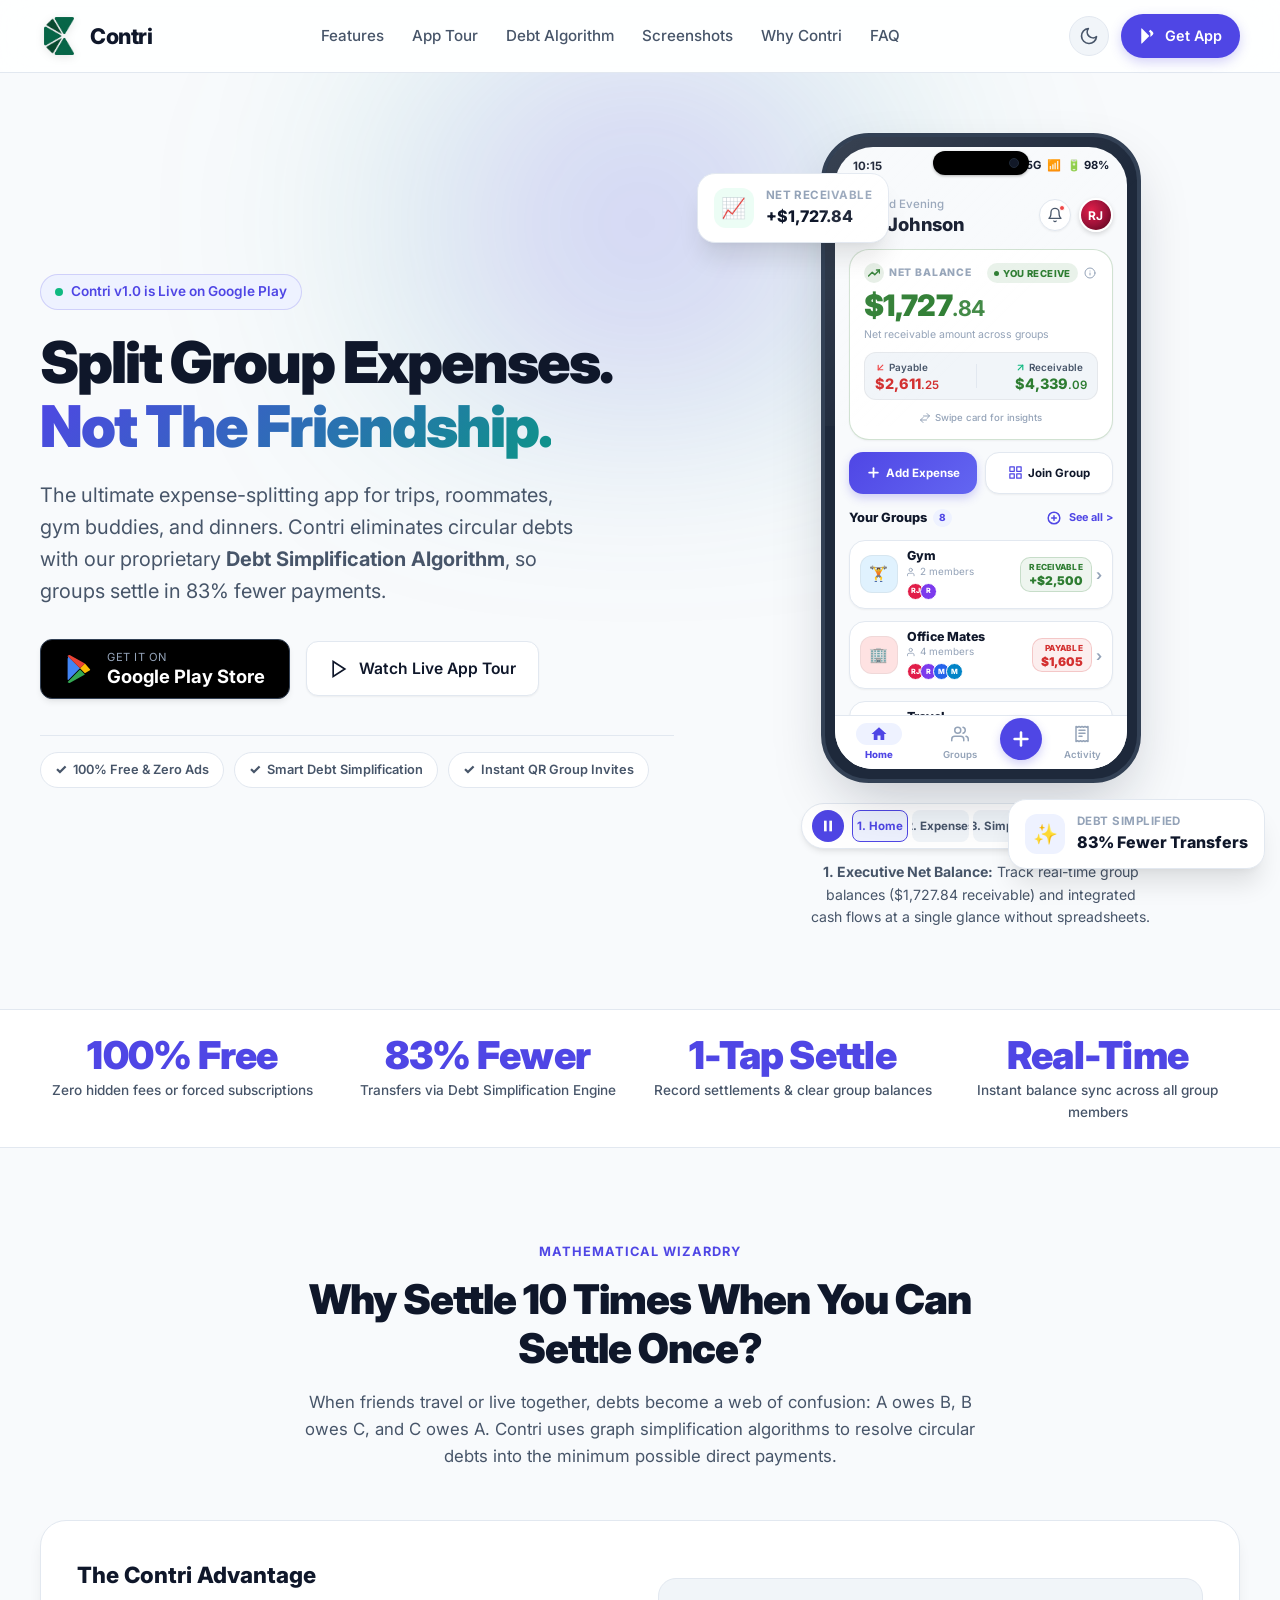
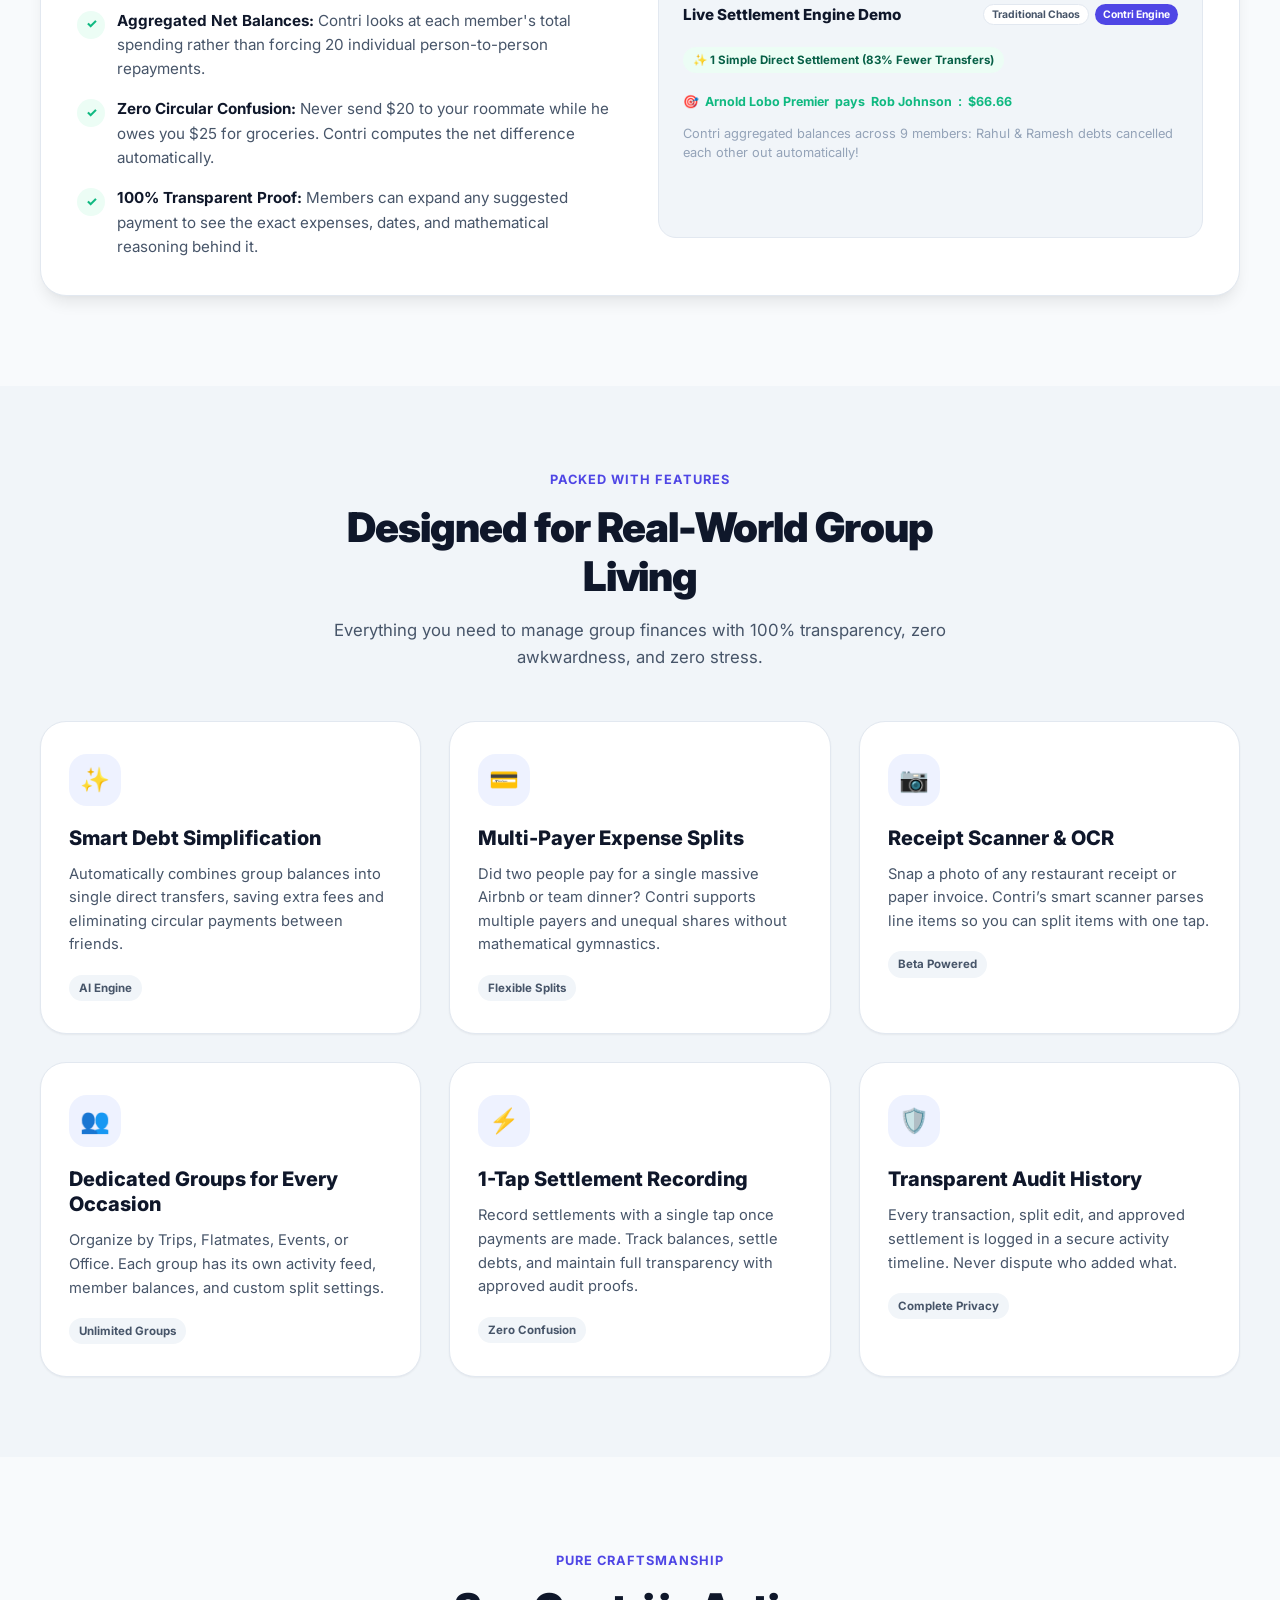
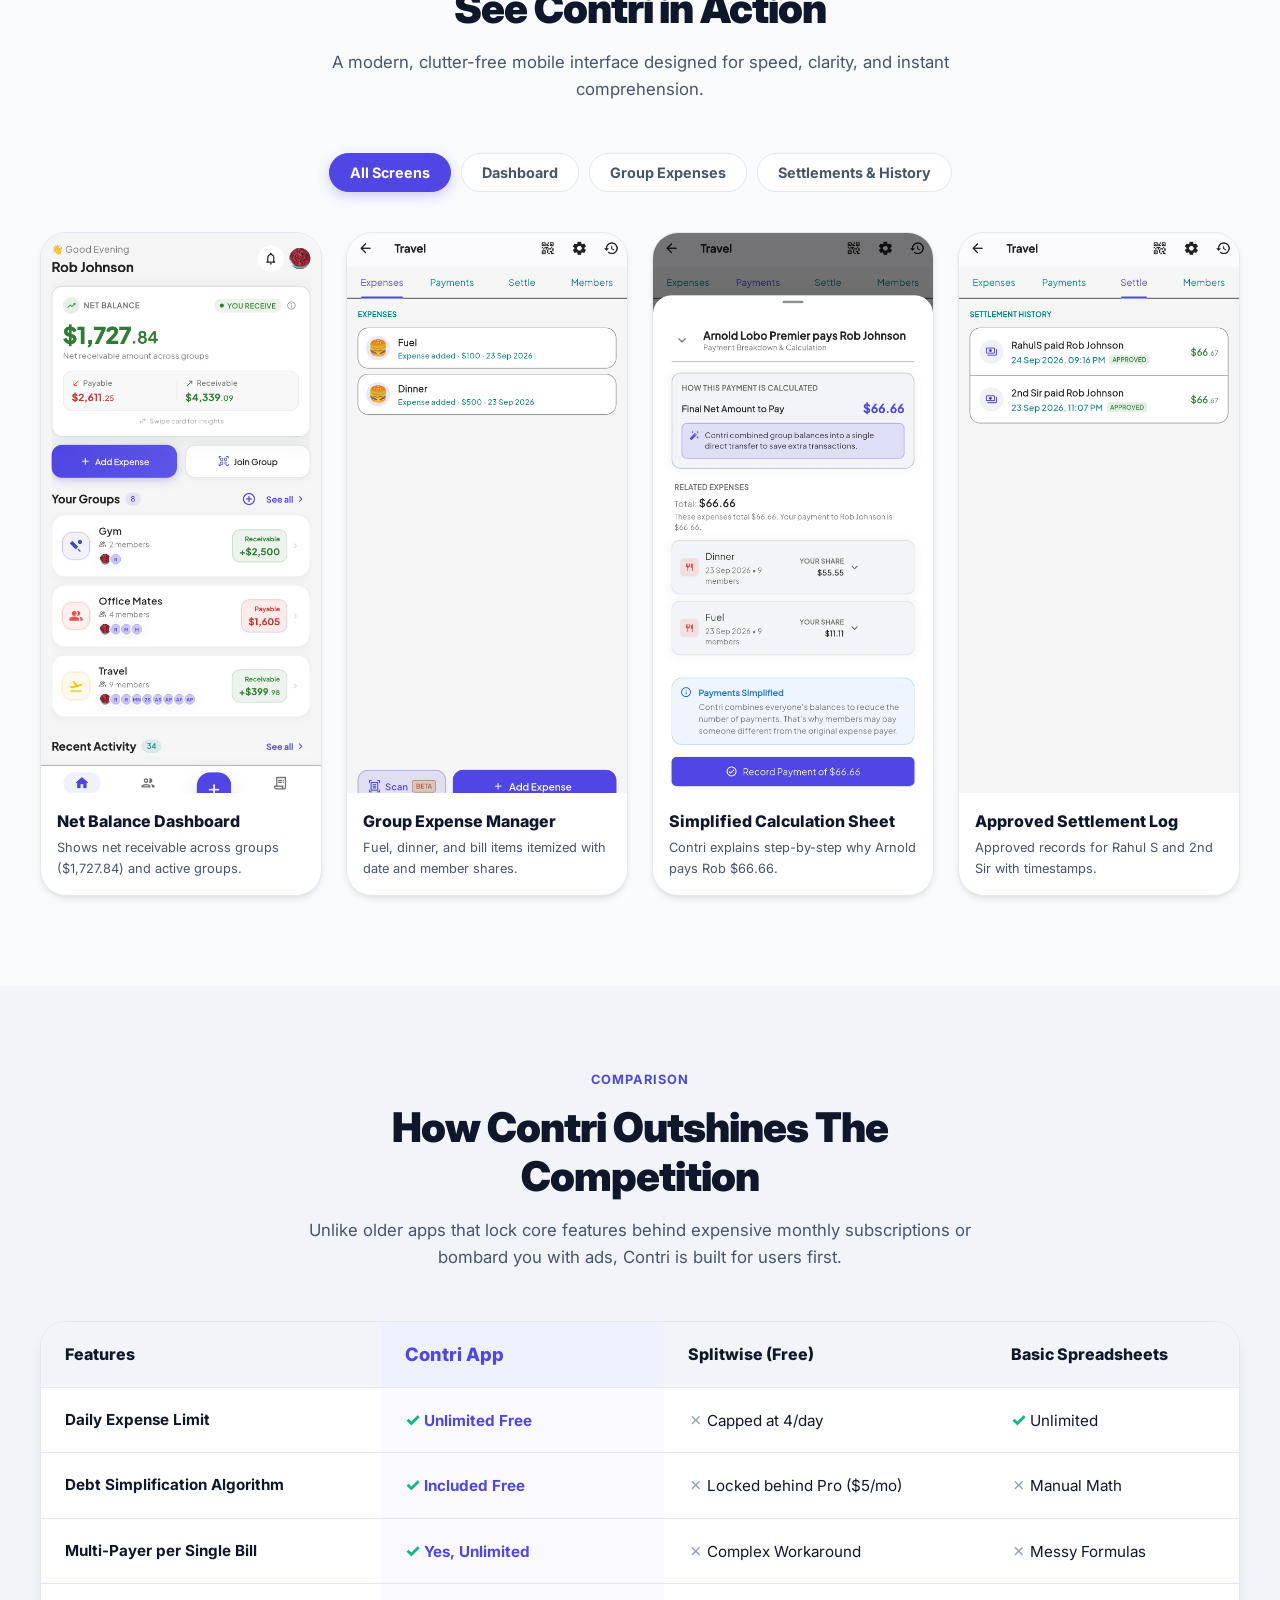
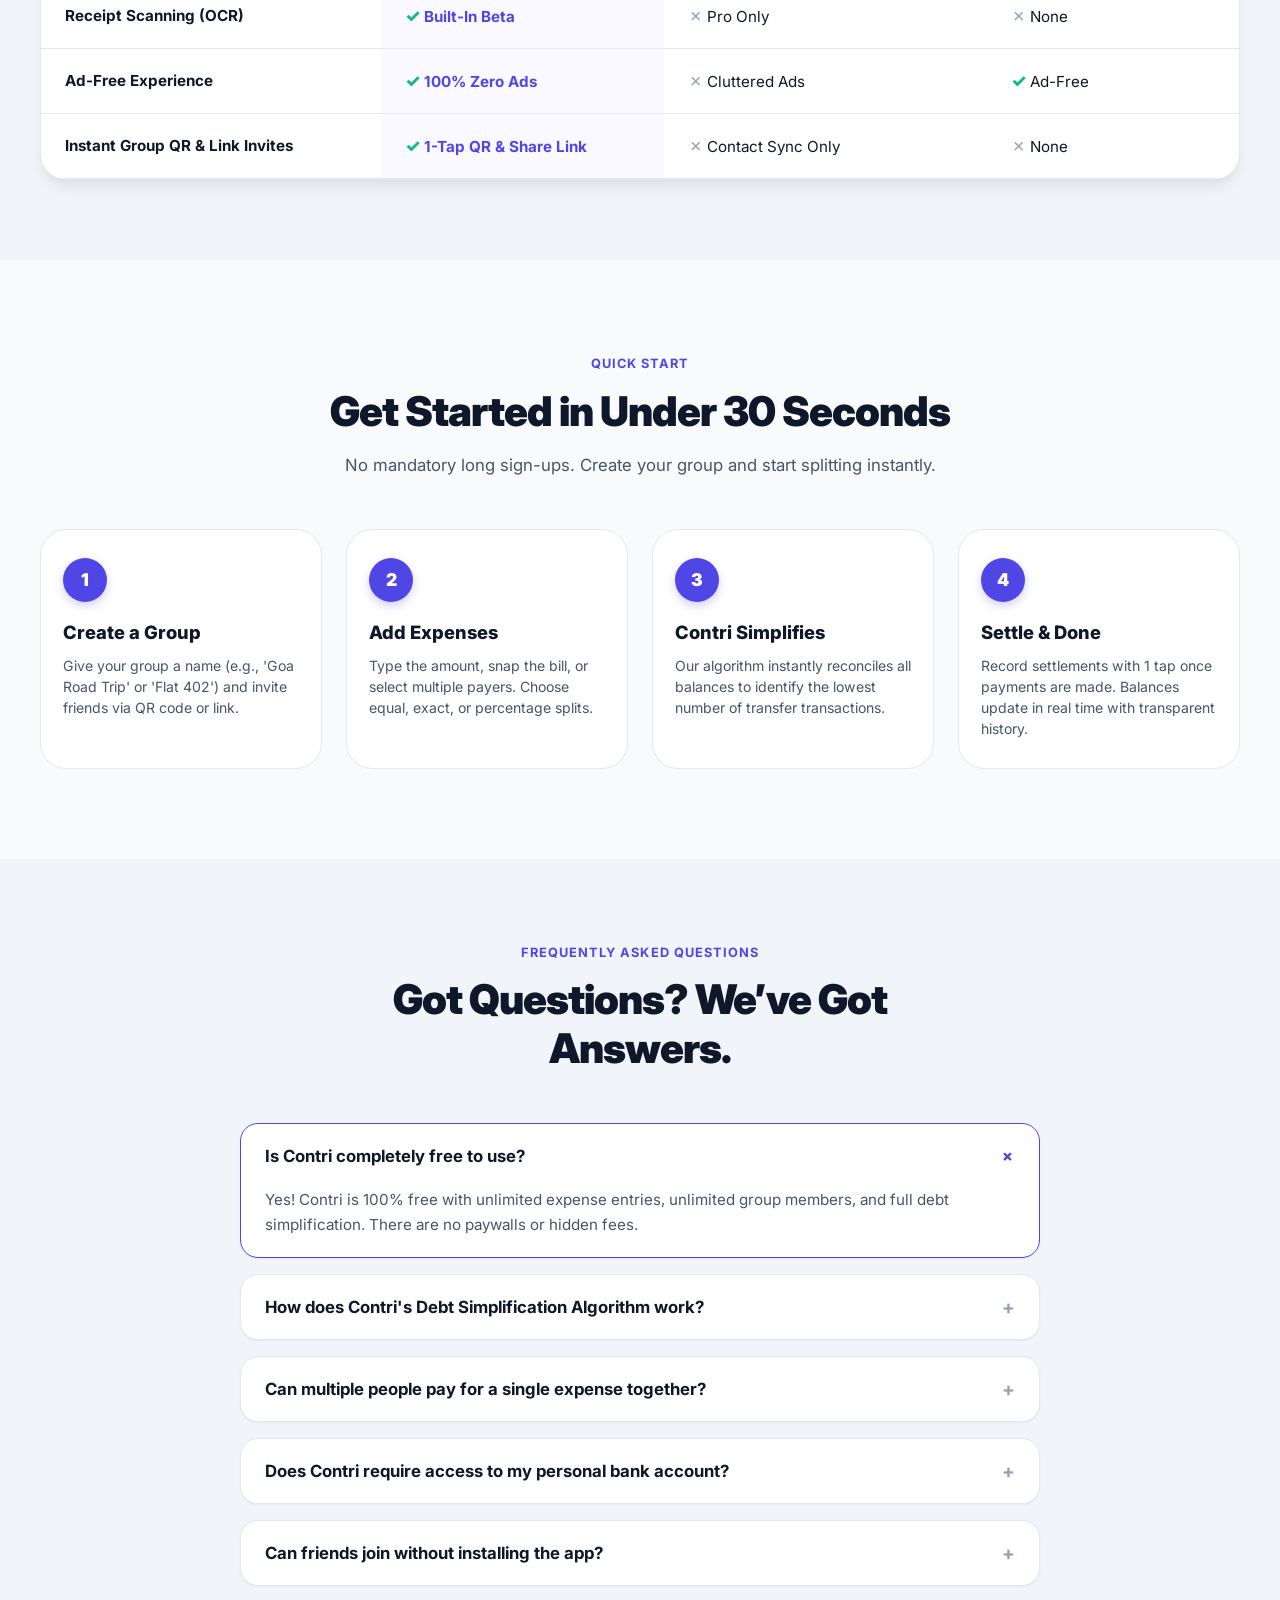
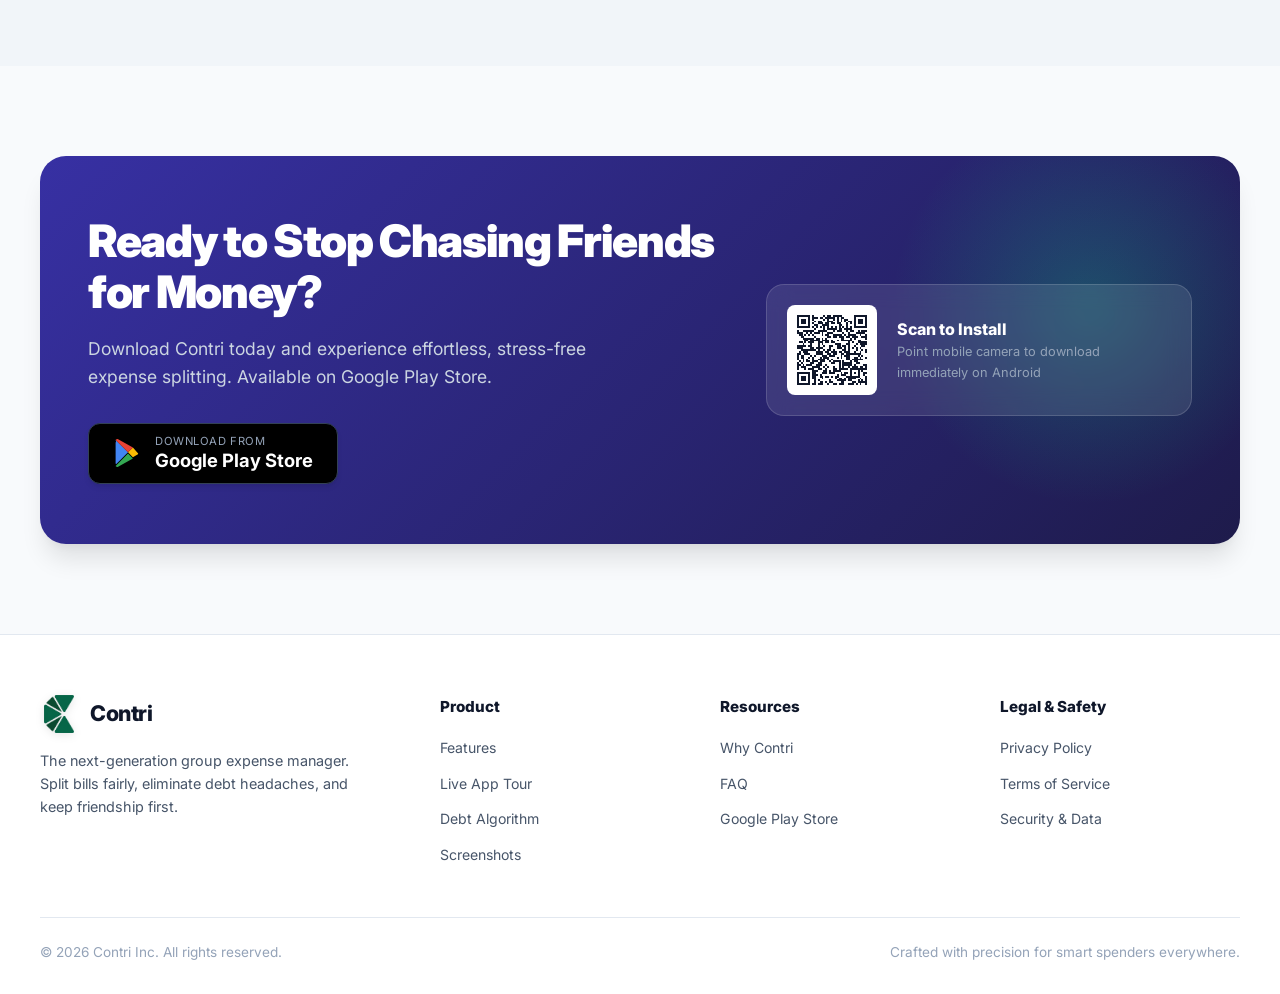
==== commit 8a7a6a92: "Update download CTA with real QR code and responsive styling" ====
--- a/index.html
+++ b/index.html
@@ -1373,12 +1373,9 @@
         </div>
 
         <!-- QR Code for Instant Phone Scan -->
-        <a href="https://play.google.com/store/apps/details?id=com.fndb.contriapp" target="_blank" rel="noopener noreferrer" class="cta-qr-box" title="Scan or click to open Google Play Store">
-          <div class="mock-qr-code">
-            <!-- Clean SVG QR code representation -->
-            <svg width="78" height="78" viewBox="0 0 24 24" fill="currentColor">
-              <path d="M2 2h8v8H2V2zm2 2v4h4V4H4zm10-2h8v8h-8V2zm2 2v4h4V4h-4zM2 14h8v8H2v-8zm2 2v4h4v-4H4zm14 0h4v2h-4v-2zm-4 0h2v4h-2v-4zm4 4h4v2h-4v-2zm-2-2h2v2h-2v-2zm-2 2h2v2h-2v-2zM6 6h2v2H6V6zm12 0h2v2h-2V6zM6 18h2v2H6v-2z"/>
-            </svg>
+        <a href="https://play.google.com/store/apps/details?id=com.fndb.contriapp" target="_blank" rel="noopener noreferrer" class="cta-qr-box" title="Scan QR Code or click to download on Google Play">
+          <div class="mock-qr-code" title="Contri Google Play Download QR Code">
+            <img src="assets/qr_code.svg" alt="Scan QR Code to download Contri app on Google Play" width="78" height="78" class="cta-qr-image" loading="lazy">
           </div>
           <div class="cta-qr-info">
             <span class="cta-qr-title">Scan to Install</span>
--- a/css/style.css
+++ b/css/style.css
@@ -2787,11 +2787,20 @@
   display: flex;
   align-items: center;
   justify-content: center;
+  flex-shrink: 0;
+}
+
+.cta-qr-image {
+  width: 100%;
+  height: 100%;
+  object-fit: contain;
+  display: block;
 }
 
 .cta-qr-info {
   display: flex;
   flex-direction: column;
+  min-width: 0;
 }
 
 .cta-qr-title {
@@ -3012,6 +3021,14 @@
     padding: 36px 20px;
   }
 
+  .cta-qr-box {
+    padding: 16px;
+    gap: 14px;
+    max-width: 320px;
+    margin: 0 auto;
+    width: 100%;
+  }
+
   .footer-top {
     grid-template-columns: 1fr;
   }
@@ -3087,4 +3104,23 @@
     height: 28px;
     padding: 0 1px;
   }
-}
+
+  .cta-qr-box {
+    padding: 12px;
+    gap: 10px;
+  }
+
+  .mock-qr-code {
+    width: 74px;
+    height: 74px;
+    padding: 4px;
+  }
+
+  .cta-qr-title {
+    font-size: 0.9rem;
+  }
+
+  .cta-qr-sub {
+    font-size: 0.72rem;
+  }
+}
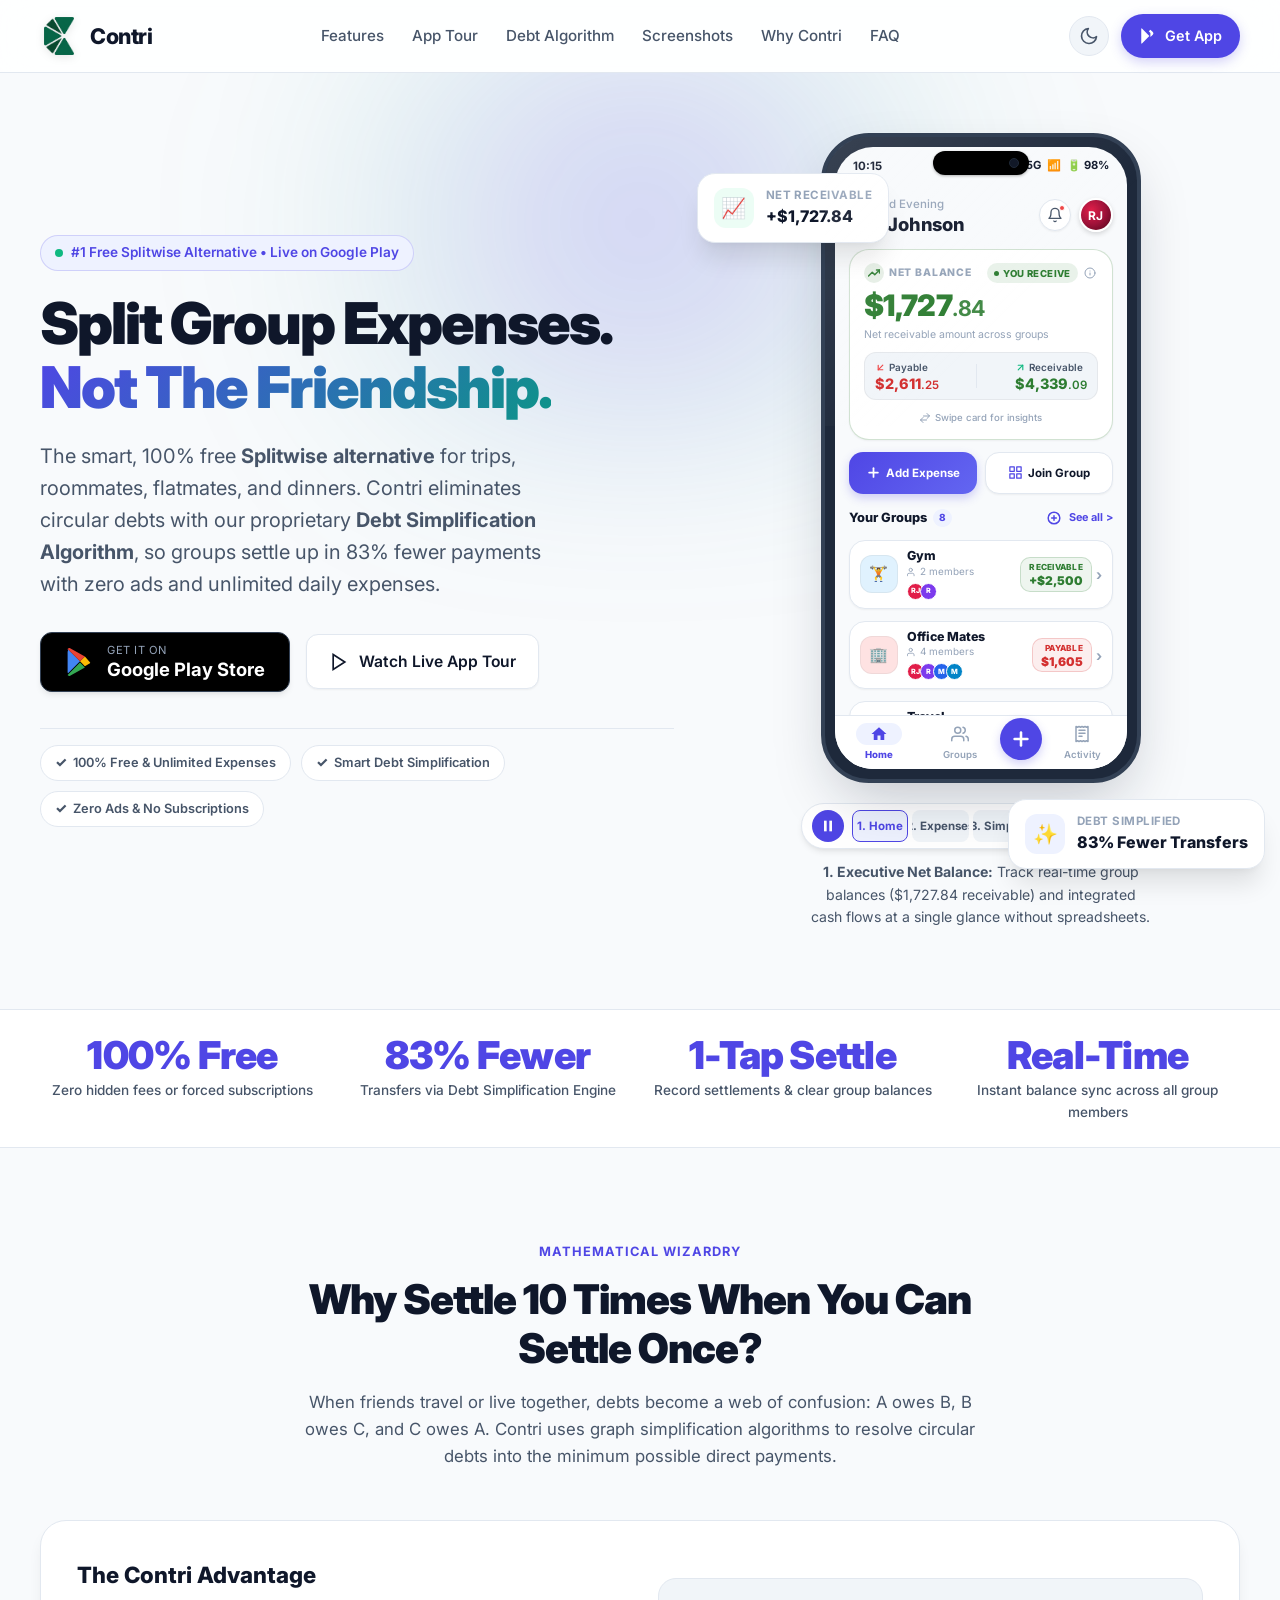
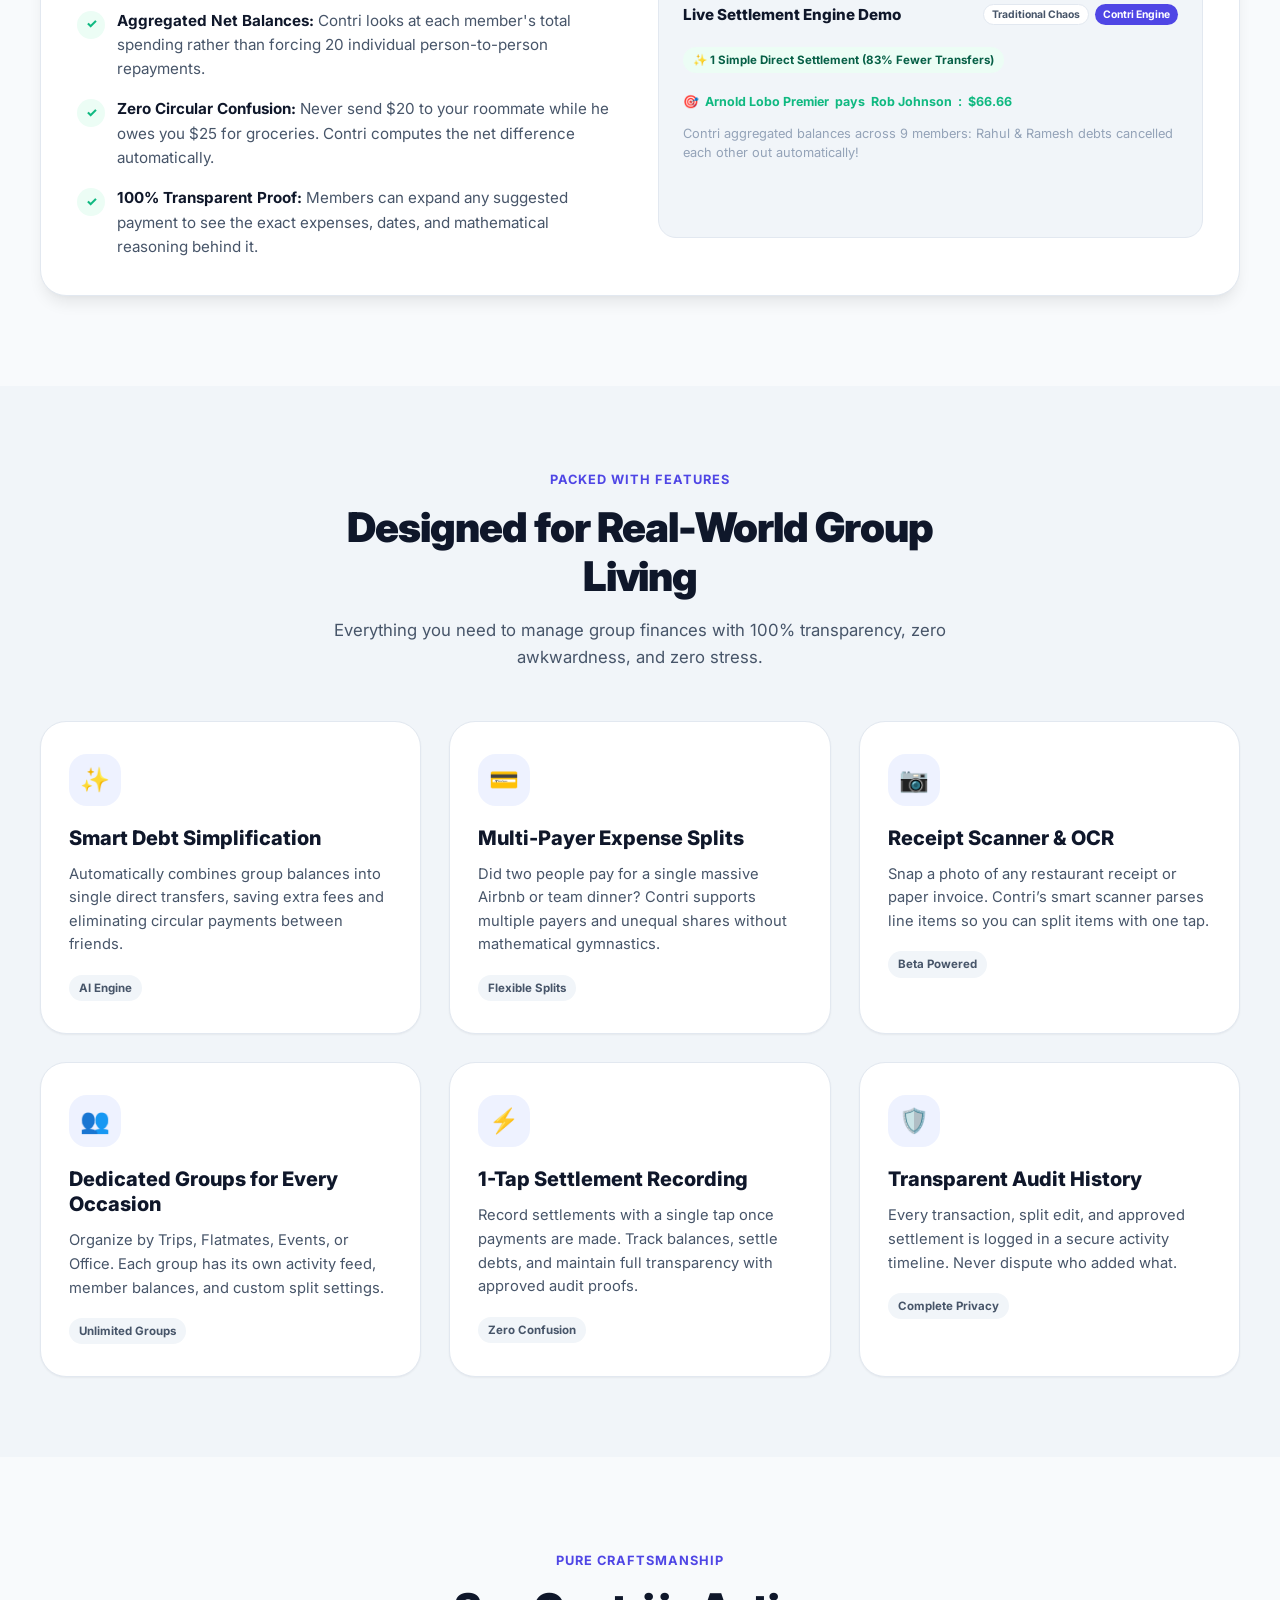
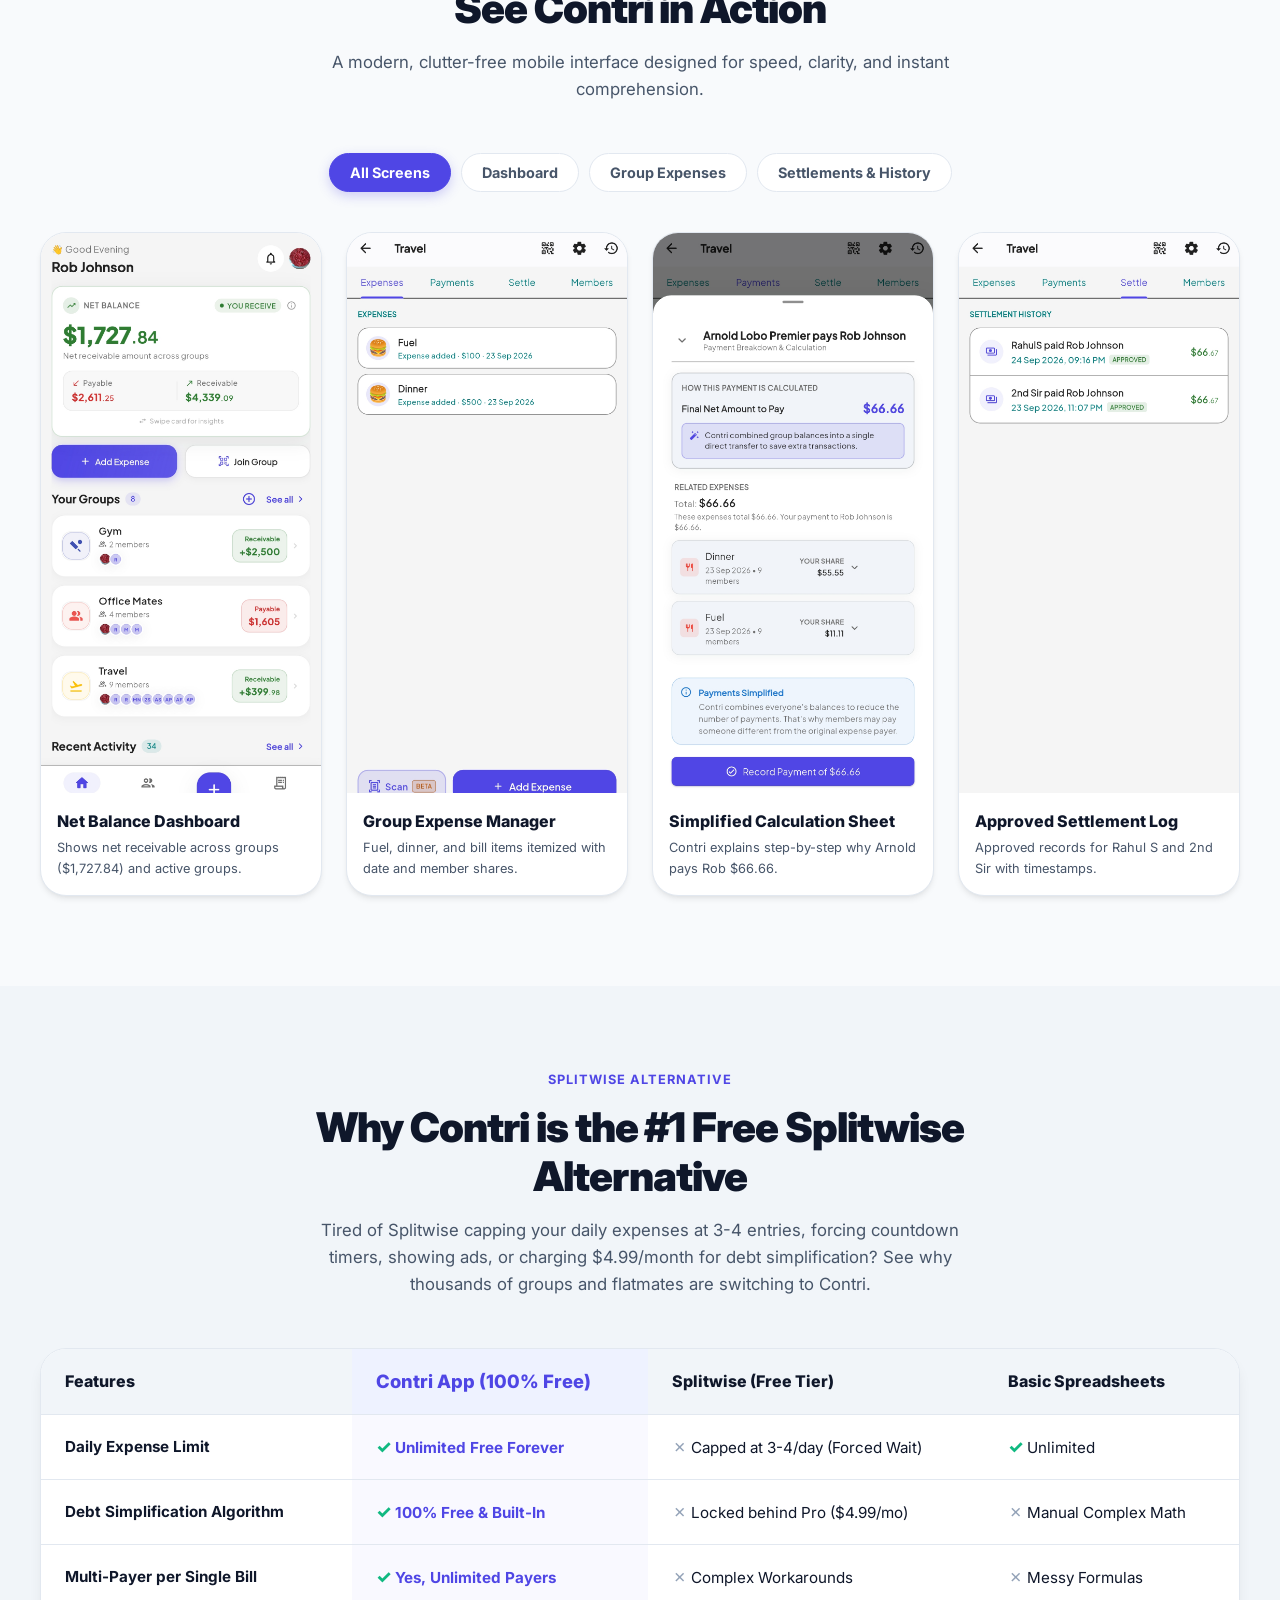
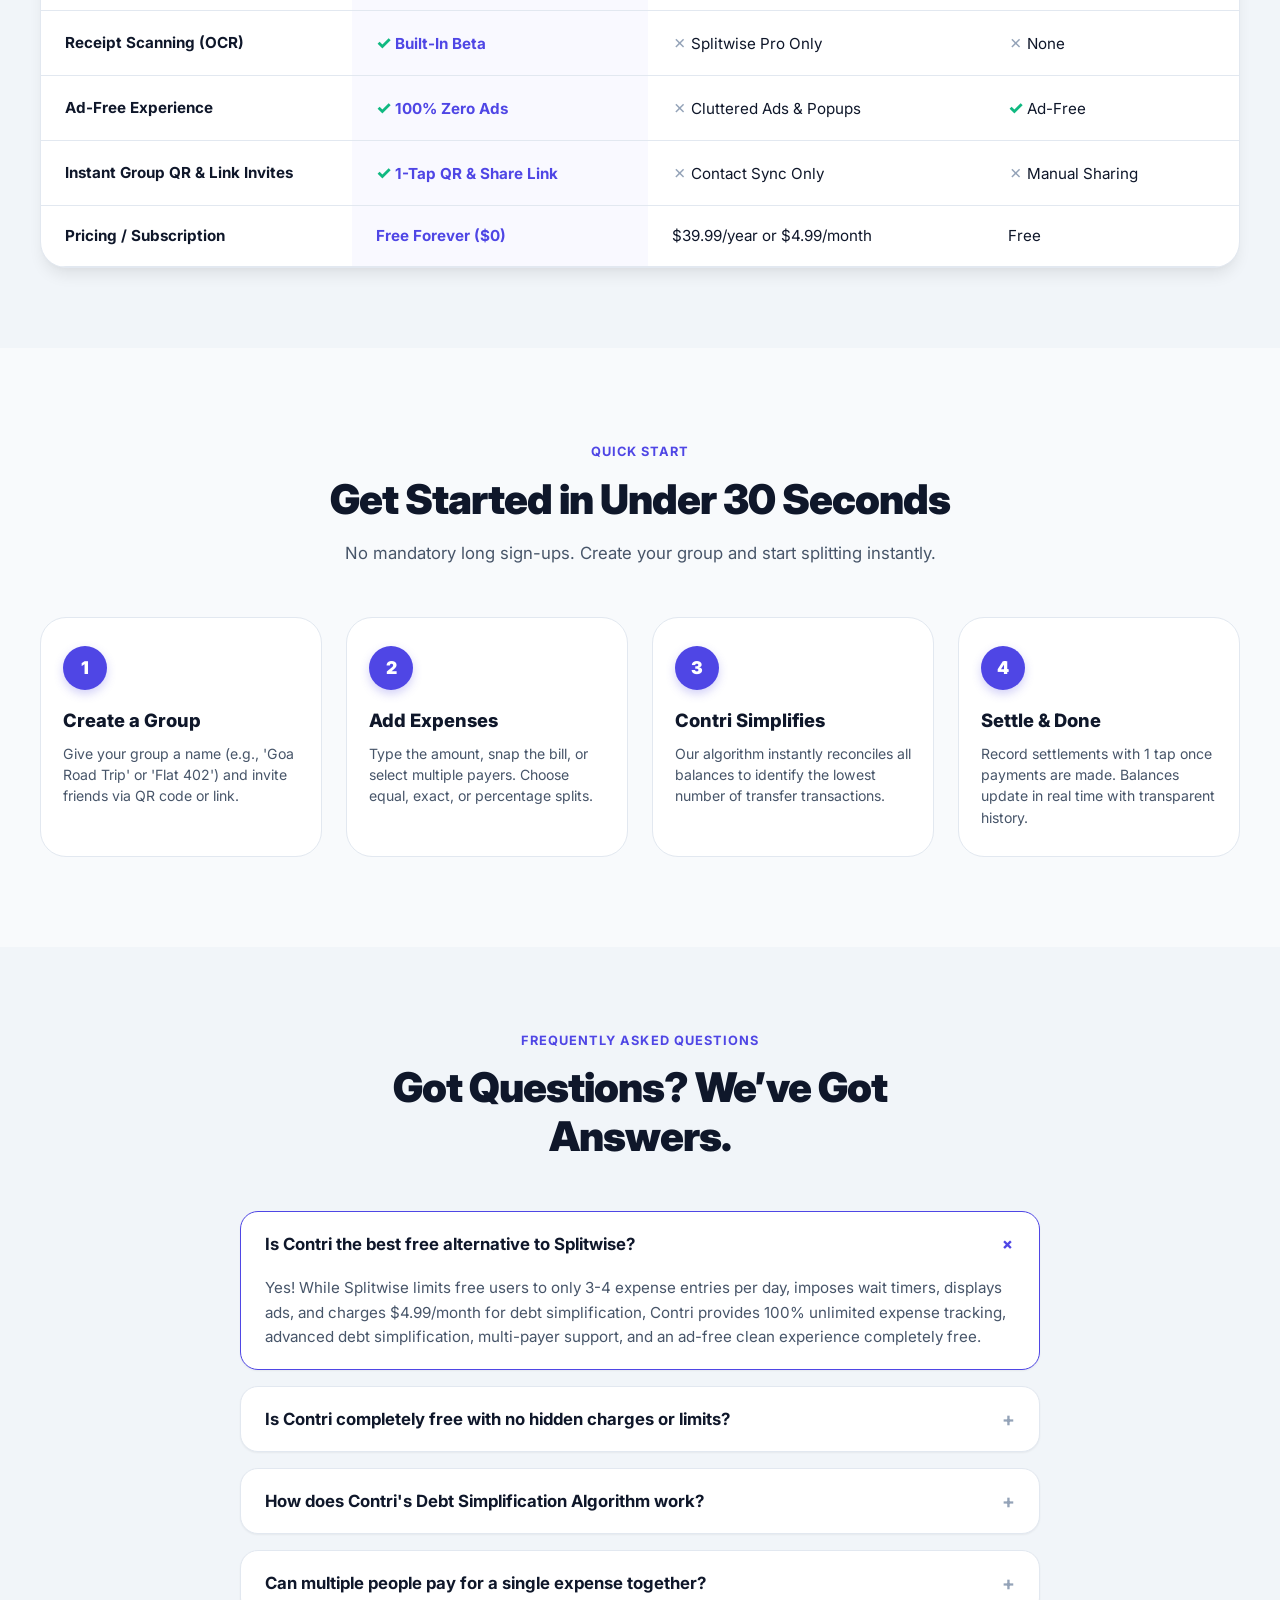
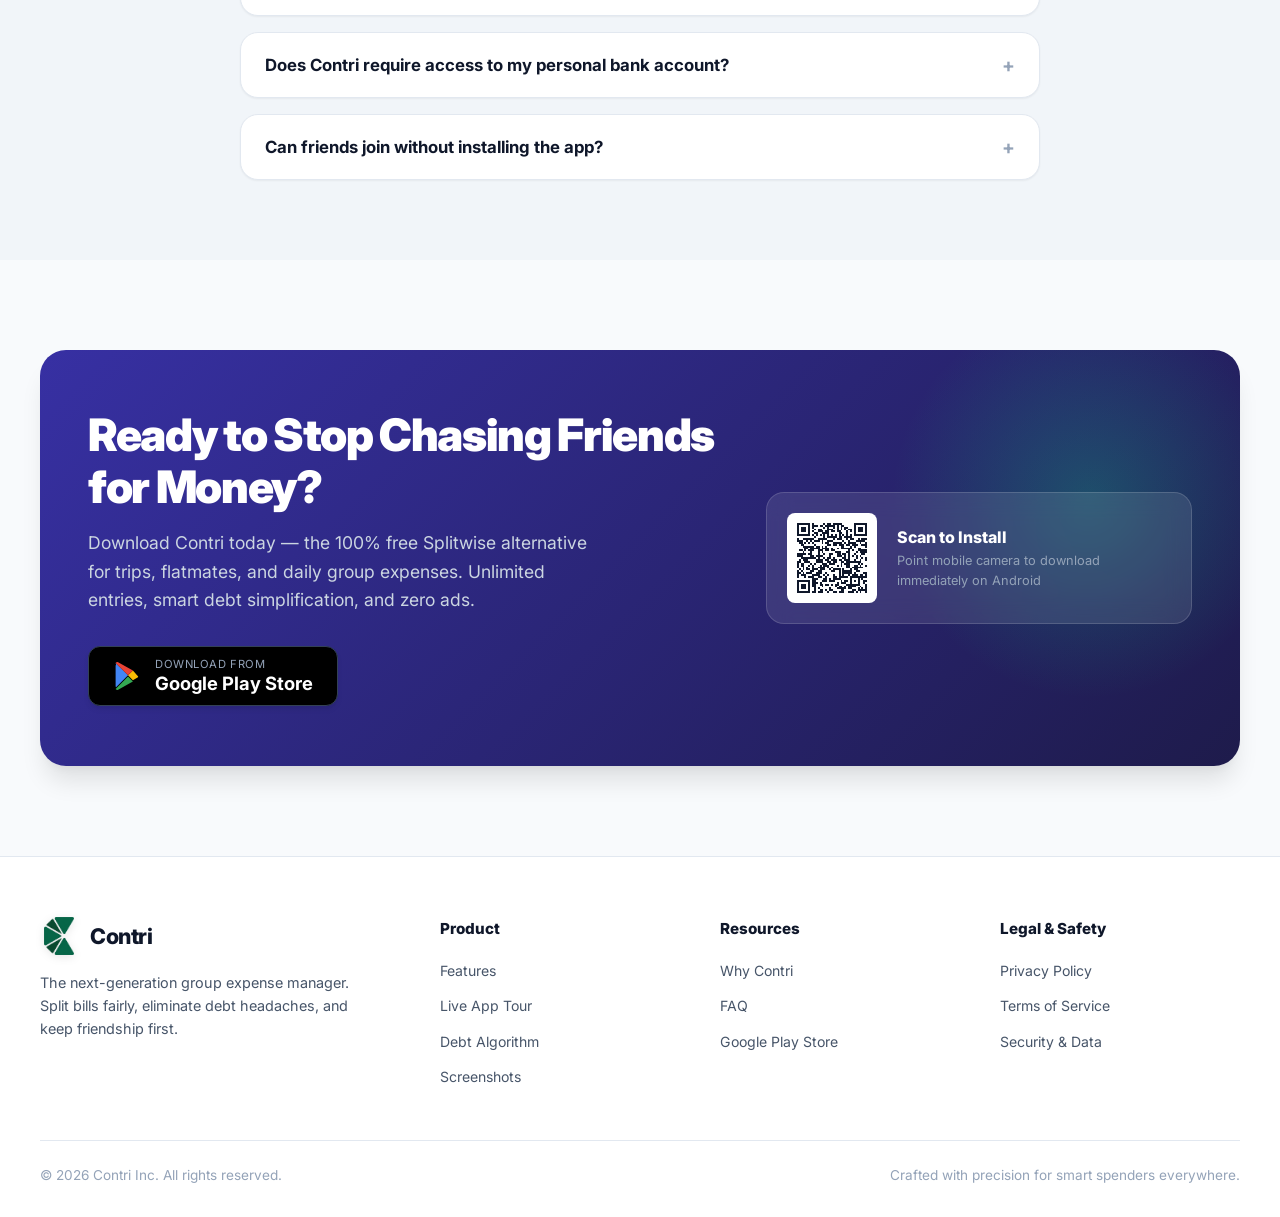
==== commit 410c7c10: "Optimize Google SEO: Schema JSON-LD, Splitwise alternative metadata, robots.txt and sitemap.xml" ====
--- a/index.html
+++ b/index.html
@@ -3,18 +3,152 @@
 <head>
   <meta charset="UTF-8">
   <meta name="viewport" content="width=device-width, initial-scale=1.0, maximum-scale=5.0">
-  <title>Contri - The Smartest Way to Split Group Expenses | Download App</title>
-  <meta name="description" content="Contri is the modern expense-splitting app for trips, flatmates, and friends. With smart debt simplification algorithms, settle group balances in 83% fewer transfers. Download on Google Play.">
+  
+  <!-- Primary Meta Tags -->
+  <title>Contri - #1 Free Splitwise Alternative | Split Bills & Expenses</title>
+  <meta name="title" content="Contri - #1 Free Splitwise Alternative | Split Bills & Expenses">
+  <meta name="description" content="Looking for a 100% free Splitwise alternative with no limits? Contri offers unlimited group expense tracking, smart debt simplification & zero ads. Free on Android.">
+  <meta name="keywords" content="splitwise alternative, free splitwise alternative, bill splitting app, group expense tracker, split expenses with roommates, debt simplification app, best expense splitter android, splitwise alternative without limit, shared apartment expense tracker, contri app">
+  <meta name="author" content="Contri JeetLabs">
+  <meta name="robots" content="index, follow, max-snippet:-1, max-image-preview:large, max-video-preview:-1">
   <meta name="theme-color" content="#4f46e5">
 
-  <!-- OpenGraph / Social Metadata -->
+  <!-- Canonical Link -->
+  <link rel="canonical" href="https://contri-jeetlabs.github.io/Contri/">
+
+  <!-- Open Graph / Facebook / WhatsApp / LinkedIn -->
   <meta property="og:type" content="website">
-  <meta property="og:title" content="Contri - Split Expenses with Friends, Not the Friendship">
-  <meta property="og:description" content="Effortlessly track group balances, multi-payer expenses, and settle up in 1 tap with our smart debt simplification algorithm.">
-  <meta property="og:image" content="assets/logo/logo_with_bg.png">
-
-  <!-- Favicon -->
+  <meta property="og:locale" content="en_US">
+  <meta property="og:site_name" content="Contri - Group Expense Splitting App">
+  <meta property="og:url" content="https://contri-jeetlabs.github.io/Contri/">
+  <meta property="og:title" content="Contri - The 100% Free Splitwise Alternative with Unlimited Expenses">
+  <meta property="og:description" content="Tired of Splitwise daily limits and ads? Settle group bills in 83% fewer payments with Contri's free smart debt simplification engine.">
+  <meta property="og:image" content="https://contri-jeetlabs.github.io/Contri/assets/logo/logo_with_bg.png">
+  <meta property="og:image:secure_url" content="https://contri-jeetlabs.github.io/Contri/assets/logo/logo_with_bg.png">
+  <meta property="og:image:type" content="image/png">
+  <meta property="og:image:width" content="1200">
+  <meta property="og:image:height" content="630">
+  <meta property="og:image:alt" content="Contri - #1 Free Splitwise Alternative for Android">
+
+  <!-- Twitter Cards -->
+  <meta name="twitter:card" content="summary_large_image">
+  <meta name="twitter:url" content="https://contri-jeetlabs.github.io/Contri/">
+  <meta name="twitter:title" content="Contri - #1 Free Splitwise Alternative | Split Bills Easily">
+  <meta name="twitter:description" content="Track group expenses with unlimited entries, zero ads, multi-payer bills, and instant debt simplification. Download free on Google Play.">
+  <meta name="twitter:image" content="https://contri-jeetlabs.github.io/Contri/assets/logo/logo_with_bg.png">
+  <meta name="twitter:image:alt" content="Contri - Group Expense Splitting App Preview">
+
+  <!-- Favicon & Touch Icons -->
   <link rel="icon" type="image/png" href="assets/logo/logo.png">
+  <link rel="apple-touch-icon" href="assets/logo/logo_with_bg.png">
+
+  <!-- Schema.org Structured Data (JSON-LD) for Google Rich Snippets -->
+  <script type="application/ld+json">
+  {
+    "@context": "https://schema.org",
+    "@graph": [
+      {
+        "@type": "SoftwareApplication",
+        "@id": "https://contri-jeetlabs.github.io/Contri/#app",
+        "name": "Contri",
+        "alternateName": "Contri - Splitwise Alternative",
+        "operatingSystem": "Android",
+        "applicationCategory": "FinanceApplication",
+        "offers": {
+          "@type": "Offer",
+          "price": "0",
+          "priceCurrency": "USD"
+        },
+        "url": "https://contri-jeetlabs.github.io/Contri/",
+        "downloadUrl": "https://play.google.com/store/apps/details?id=com.fndb.contriapp",
+        "description": "Contri is the best free Splitwise alternative for Android. Easily track group expenses, split bills with roommates, handle multi-payer receipts, and simplify debts with 83% fewer payments.",
+        "featureList": [
+          "Unlimited Daily Expense Entries",
+          "100% Free Smart Debt Simplification Algorithm",
+          "Multi-Payer Bill Support",
+          "Zero Advertisements and Zero Paywalls",
+          "Instant QR Code and Link Invites",
+          "Guest Member Mode"
+        ],
+        "screenshot": [
+          "https://contri-jeetlabs.github.io/Contri/assets/screenshots/dashboard.jpg",
+          "https://contri-jeetlabs.github.io/Contri/assets/screenshots/expenses.jpg",
+          "https://contri-jeetlabs.github.io/Contri/assets/screenshots/settlement_modal.jpg"
+        ],
+        "author": {
+          "@type": "Organization",
+          "name": "Contri JeetLabs",
+          "url": "https://contri-jeetlabs.github.io/Contri/"
+        }
+      },
+      {
+        "@type": "WebSite",
+        "@id": "https://contri-jeetlabs.github.io/Contri/#website",
+        "url": "https://contri-jeetlabs.github.io/Contri/",
+        "name": "Contri - Group Expense Splitting App",
+        "description": "The smart free Splitwise alternative for group trips, roommates, flatmates, and dinners.",
+        "publisher": {
+          "@type": "Organization",
+          "name": "Contri JeetLabs"
+        }
+      },
+      {
+        "@type": "FAQPage",
+        "@id": "https://contri-jeetlabs.github.io/Contri/#faq",
+        "mainEntity": [
+          {
+            "@type": "Question",
+            "name": "Is Contri the best free alternative to Splitwise?",
+            "acceptedAnswer": {
+              "@type": "Answer",
+              "text": "Yes! While Splitwise limits free users to only 3-4 expense entries per day, imposes wait timers, displays ads, and charges $4.99/month for debt simplification, Contri provides 100% unlimited expense tracking, advanced debt simplification, multi-payer support, and an ad-free clean experience completely free."
+            }
+          },
+          {
+            "@type": "Question",
+            "name": "Is Contri completely free with no hidden charges or limits?",
+            "acceptedAnswer": {
+              "@type": "Answer",
+              "text": "Yes! Contri is 100% free with unlimited expense logging, unlimited group members, and built-in debt simplification without any daily quotas or subscription paywalls."
+            }
+          },
+          {
+            "@type": "Question",
+            "name": "How does Contri's Debt Simplification Algorithm work?",
+            "acceptedAnswer": {
+              "@type": "Answer",
+              "text": "When multiple people spend money in a group, circular debts naturally form. Contri aggregates everyone's net spend and calculates the minimal graph of transactions. For example, if Rob is owed $400 and Arnold owes $66, Contri pairs them directly, eliminating unnecessary intermediate transfers and settling debts in up to 83% fewer payments."
+            }
+          },
+          {
+            "@type": "Question",
+            "name": "Can multiple people pay for a single expense together?",
+            "acceptedAnswer": {
+              "@type": "Answer",
+              "text": "Yes! Contri has native multi-payer support. If two roommates split a $1,000 rent payment ($600 and $400), Contri records both contributions and balances the shares effortlessly without messy manual workarounds."
+            }
+          },
+          {
+            "@type": "Question",
+            "name": "Does Contri require access to my personal bank account?",
+            "acceptedAnswer": {
+              "@type": "Answer",
+              "text": "No. Contri never asks for banking credentials, passwords, or sensitive financial permissions. You settle debts however you prefer (cash, any payment app, or bank transfer) and record the settlement inside Contri to keep all balances accurate and reconciled."
+            }
+          },
+          {
+            "@type": "Question",
+            "name": "Can friends join a group without installing the app?",
+            "acceptedAnswer": {
+              "@type": "Answer",
+              "text": "Yes. Group admins can add friends as Guest members immediately so expenses can be tracked. When they download Contri, they can claim their profile with one tap."
+            }
+          }
+        ]
+      }
+    ]
+  }
+  </script>
 
   <!-- Google Font: Inter -->
   <link rel="preconnect" href="https://fonts.googleapis.com">
@@ -104,7 +238,7 @@
       <div class="hero-content">
         <div class="hero-badge">
           <span class="badge-pulse-dot"></span>
-          <span>Contri v1.0 is Live on Google Play</span>
+          <span>#1 Free Splitwise Alternative • Live on Google Play</span>
         </div>
 
         <h1 class="hero-title">
@@ -113,8 +247,8 @@
         </h1>
 
         <p class="hero-description">
-          The ultimate expense-splitting app for trips, roommates, gym buddies, and dinners. 
-          Contri eliminates circular debts with our proprietary <strong>Debt Simplification Algorithm</strong>, so groups settle in 83% fewer payments.
+          The smart, 100% free <strong>Splitwise alternative</strong> for trips, roommates, flatmates, and dinners. 
+          Contri eliminates circular debts with our proprietary <strong>Debt Simplification Algorithm</strong>, so groups settle up in 83% fewer payments with zero ads and unlimited daily expenses.
         </p>
 
         <!-- CTA Buttons -->
@@ -146,7 +280,7 @@
         <div class="hero-feature-highlights">
           <div class="feature-highlight-pill">
             <span class="highlight-icon">✓</span>
-            <span>100% Free & Zero Ads</span>
+            <span>100% Free & Unlimited Expenses</span>
           </div>
           <div class="feature-highlight-pill">
             <span class="highlight-icon">✓</span>
@@ -154,7 +288,7 @@
           </div>
           <div class="feature-highlight-pill">
             <span class="highlight-icon">✓</span>
-            <span>Instant QR Group Invites</span>
+            <span>Zero Ads & No Subscriptions</span>
           </div>
         </div>
       </div>
@@ -1119,7 +1253,7 @@
         <!-- Screen 1: Dashboard -->
         <div class="gallery-card" data-category="dashboard">
           <div class="gallery-thumb-wrap">
-            <img src="assets/screenshots/dashboard.jpg" alt="Contri Home Dashboard" loading="lazy">
+            <img src="assets/screenshots/dashboard.jpg" alt="Contri expense tracker dashboard showing net group balances and members" loading="lazy">
           </div>
           <div class="gallery-card-info">
             <div class="gallery-card-title">Net Balance Dashboard</div>
@@ -1130,7 +1264,7 @@
         <!-- Screen 2: Group Expenses -->
         <div class="gallery-card" data-category="expenses">
           <div class="gallery-thumb-wrap">
-            <img src="assets/screenshots/expenses.jpg" alt="Travel Group Expenses" loading="lazy">
+            <img src="assets/screenshots/expenses.jpg" alt="Contri group expenses screen splitting trip and flatmate bills" loading="lazy">
           </div>
           <div class="gallery-card-info">
             <div class="gallery-card-title">Group Expense Manager</div>
@@ -1141,7 +1275,7 @@
         <!-- Screen 3: Settlement Modal -->
         <div class="gallery-card" data-category="settlement">
           <div class="gallery-thumb-wrap">
-            <img src="assets/screenshots/settlement_modal.jpg" alt="Settlement Calculation Sheet" loading="lazy">
+            <img src="assets/screenshots/settlement_modal.jpg" alt="Contri debt simplification calculation sheet reducing payments" loading="lazy">
           </div>
           <div class="gallery-card-info">
             <div class="gallery-card-title">Simplified Calculation Sheet</div>
@@ -1152,7 +1286,7 @@
         <!-- Screen 4: Settlement History -->
         <div class="gallery-card" data-category="settlement">
           <div class="gallery-thumb-wrap">
-            <img src="assets/screenshots/settle_history.jpg" alt="Approved Settlement History" loading="lazy">
+            <img src="assets/screenshots/settle_history.jpg" alt="Contri settlement history log with confirmed payments" loading="lazy">
           </div>
           <div class="gallery-card-info">
             <div class="gallery-card-title">Approved Settlement Log</div>
@@ -1170,10 +1304,10 @@
   <section class="comparison-section" id="comparison">
     <div class="container">
       <div class="section-head">
-        <span class="section-tag">Comparison</span>
-        <h2 class="section-title">How Contri Outshines The Competition</h2>
+        <span class="section-tag">Splitwise Alternative</span>
+        <h2 class="section-title">Why Contri is the #1 Free Splitwise Alternative</h2>
         <p class="section-sub">
-          Unlike older apps that lock core features behind expensive monthly subscriptions or bombard you with ads, Contri is built for users first.
+          Tired of Splitwise capping your daily expenses at 3-4 entries, forcing countdown timers, showing ads, or charging $4.99/month for debt simplification? See why thousands of groups and flatmates are switching to Contri.
         </p>
       </div>
 
@@ -1182,47 +1316,53 @@
           <thead>
             <tr>
               <th>Features</th>
-              <th class="brand-col">Contri App</th>
-              <th>Splitwise (Free)</th>
+              <th class="brand-col">Contri App (100% Free)</th>
+              <th>Splitwise (Free Tier)</th>
               <th>Basic Spreadsheets</th>
             </tr>
           </thead>
           <tbody>
             <tr>
               <td><strong>Daily Expense Limit</strong></td>
-              <td class="brand-col"><span class="check-icon">✓</span> Unlimited Free</td>
-              <td><span class="cross-icon">✗</span> Capped at 4/day</td>
+              <td class="brand-col"><span class="check-icon">✓</span> Unlimited Free Forever</td>
+              <td><span class="cross-icon">✗</span> Capped at 3-4/day (Forced Wait)</td>
               <td><span class="check-icon">✓</span> Unlimited</td>
             </tr>
             <tr>
               <td><strong>Debt Simplification Algorithm</strong></td>
-              <td class="brand-col"><span class="check-icon">✓</span> Included Free</td>
-              <td><span class="cross-icon">✗</span> Locked behind Pro ($5/mo)</td>
-              <td><span class="cross-icon">✗</span> Manual Math</td>
+              <td class="brand-col"><span class="check-icon">✓</span> 100% Free & Built-In</td>
+              <td><span class="cross-icon">✗</span> Locked behind Pro ($4.99/mo)</td>
+              <td><span class="cross-icon">✗</span> Manual Complex Math</td>
             </tr>
             <tr>
               <td><strong>Multi-Payer per Single Bill</strong></td>
-              <td class="brand-col"><span class="check-icon">✓</span> Yes, Unlimited</td>
-              <td><span class="cross-icon">✗</span> Complex Workaround</td>
+              <td class="brand-col"><span class="check-icon">✓</span> Yes, Unlimited Payers</td>
+              <td><span class="cross-icon">✗</span> Complex Workarounds</td>
               <td><span class="cross-icon">✗</span> Messy Formulas</td>
             </tr>
             <tr>
               <td><strong>Receipt Scanning (OCR)</strong></td>
               <td class="brand-col"><span class="check-icon">✓</span> Built-In Beta</td>
-              <td><span class="cross-icon">✗</span> Pro Only</td>
+              <td><span class="cross-icon">✗</span> Splitwise Pro Only</td>
               <td><span class="cross-icon">✗</span> None</td>
             </tr>
             <tr>
               <td><strong>Ad-Free Experience</strong></td>
               <td class="brand-col"><span class="check-icon">✓</span> 100% Zero Ads</td>
-              <td><span class="cross-icon">✗</span> Cluttered Ads</td>
+              <td><span class="cross-icon">✗</span> Cluttered Ads & Popups</td>
               <td><span class="check-icon">✓</span> Ad-Free</td>
             </tr>
             <tr>
               <td><strong>Instant Group QR & Link Invites</strong></td>
               <td class="brand-col"><span class="check-icon">✓</span> 1-Tap QR & Share Link</td>
               <td><span class="cross-icon">✗</span> Contact Sync Only</td>
-              <td><span class="cross-icon">✗</span> None</td>
+              <td><span class="cross-icon">✗</span> Manual Sharing</td>
+            </tr>
+            <tr>
+              <td><strong>Pricing / Subscription</strong></td>
+              <td class="brand-col"><strong>Free Forever ($0)</strong></td>
+              <td>$39.99/year or $4.99/month</td>
+              <td>Free</td>
             </tr>
           </tbody>
         </table>
@@ -1282,18 +1422,29 @@
       </div>
 
       <div class="faq-list">
-        <!-- FAQ 1 -->
+        <!-- FAQ 1 (High SEO Intent Query) -->
         <div class="faq-item active">
           <button class="faq-question">
-            <span>Is Contri completely free to use?</span>
+            <span>Is Contri the best free alternative to Splitwise?</span>
             <span class="faq-icon">+</span>
           </button>
           <div class="faq-answer">
-            <p>Yes! Contri is 100% free with unlimited expense entries, unlimited group members, and full debt simplification. There are no paywalls or hidden fees.</p>
+            <p>Yes! While Splitwise limits free users to only 3-4 expense entries per day, imposes wait timers, displays ads, and charges $4.99/month for debt simplification, Contri provides 100% unlimited expense tracking, advanced debt simplification, multi-payer support, and an ad-free clean experience completely free.</p>
           </div>
         </div>
 
         <!-- FAQ 2 -->
+        <div class="faq-item">
+          <button class="faq-question">
+            <span>Is Contri completely free with no hidden charges or limits?</span>
+            <span class="faq-icon">+</span>
+          </button>
+          <div class="faq-answer">
+            <p>Yes! Contri is 100% free with unlimited expense logging, unlimited group members, and built-in debt simplification without any daily quotas or subscription paywalls.</p>
+          </div>
+        </div>
+
+        <!-- FAQ 3 -->
         <div class="faq-item">
           <button class="faq-question">
             <span>How does Contri's Debt Simplification Algorithm work?</span>
@@ -1351,8 +1502,7 @@
         <div class="cta-banner-content">
           <h2>Ready to Stop Chasing Friends for Money?</h2>
           <p>
-            Download Contri today and experience effortless, stress-free expense splitting. 
-            Available on Google Play Store.
+            Download Contri today — the 100% free Splitwise alternative for trips, flatmates, and daily group expenses. Unlimited entries, smart debt simplification, and zero ads.
           </p>
 
           <div class="cta-actions">
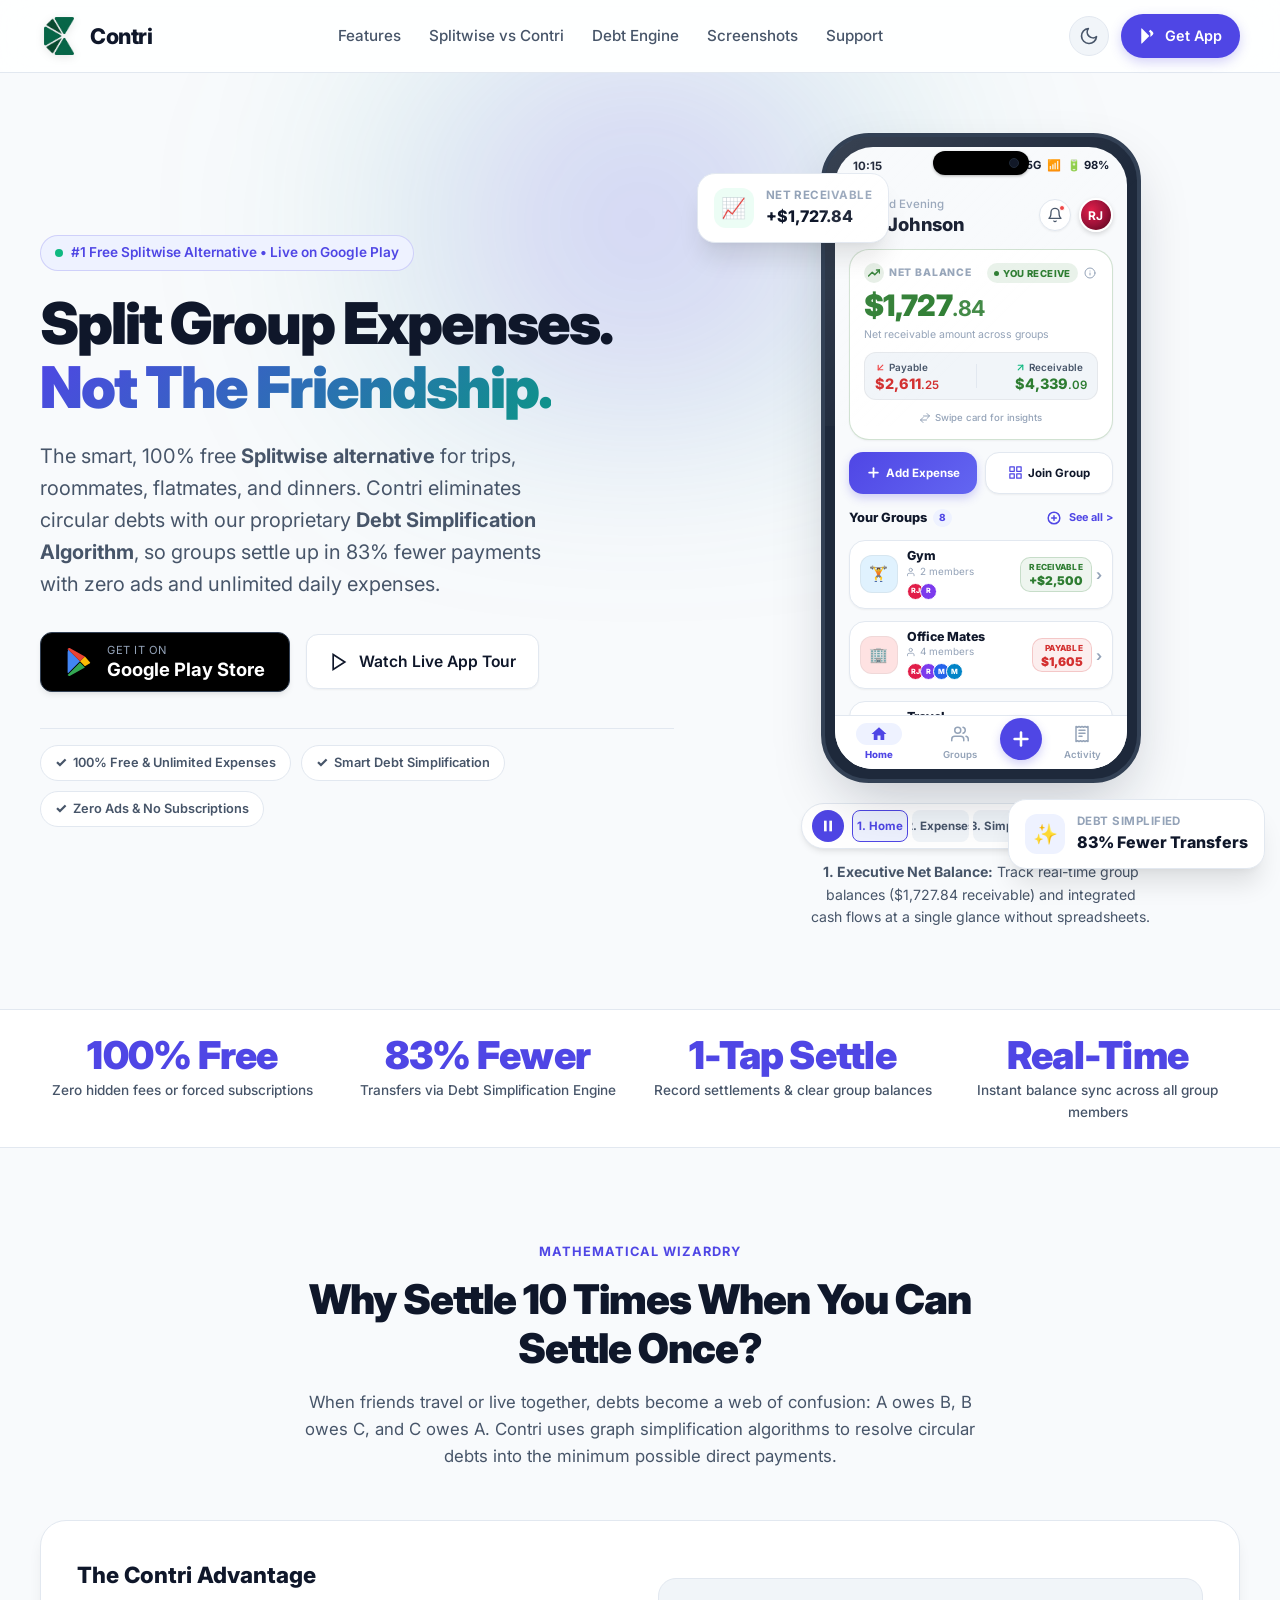
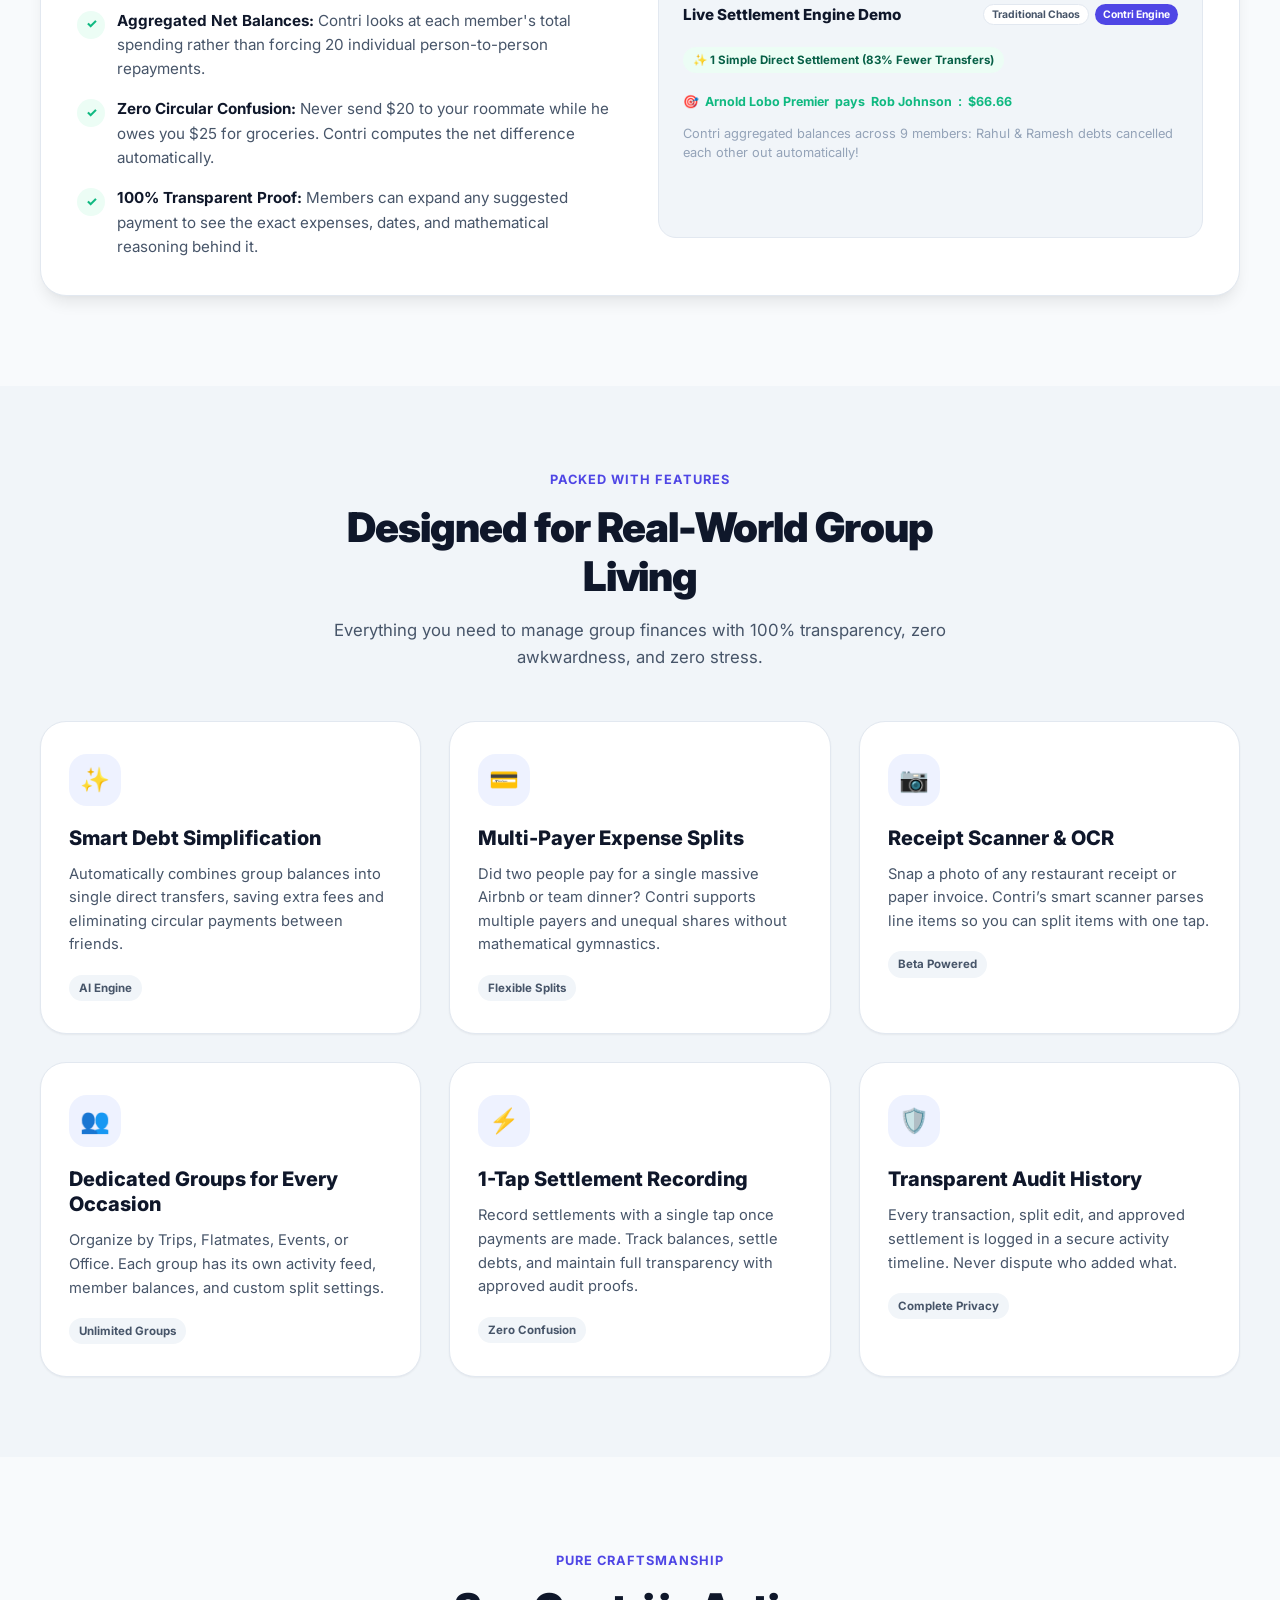
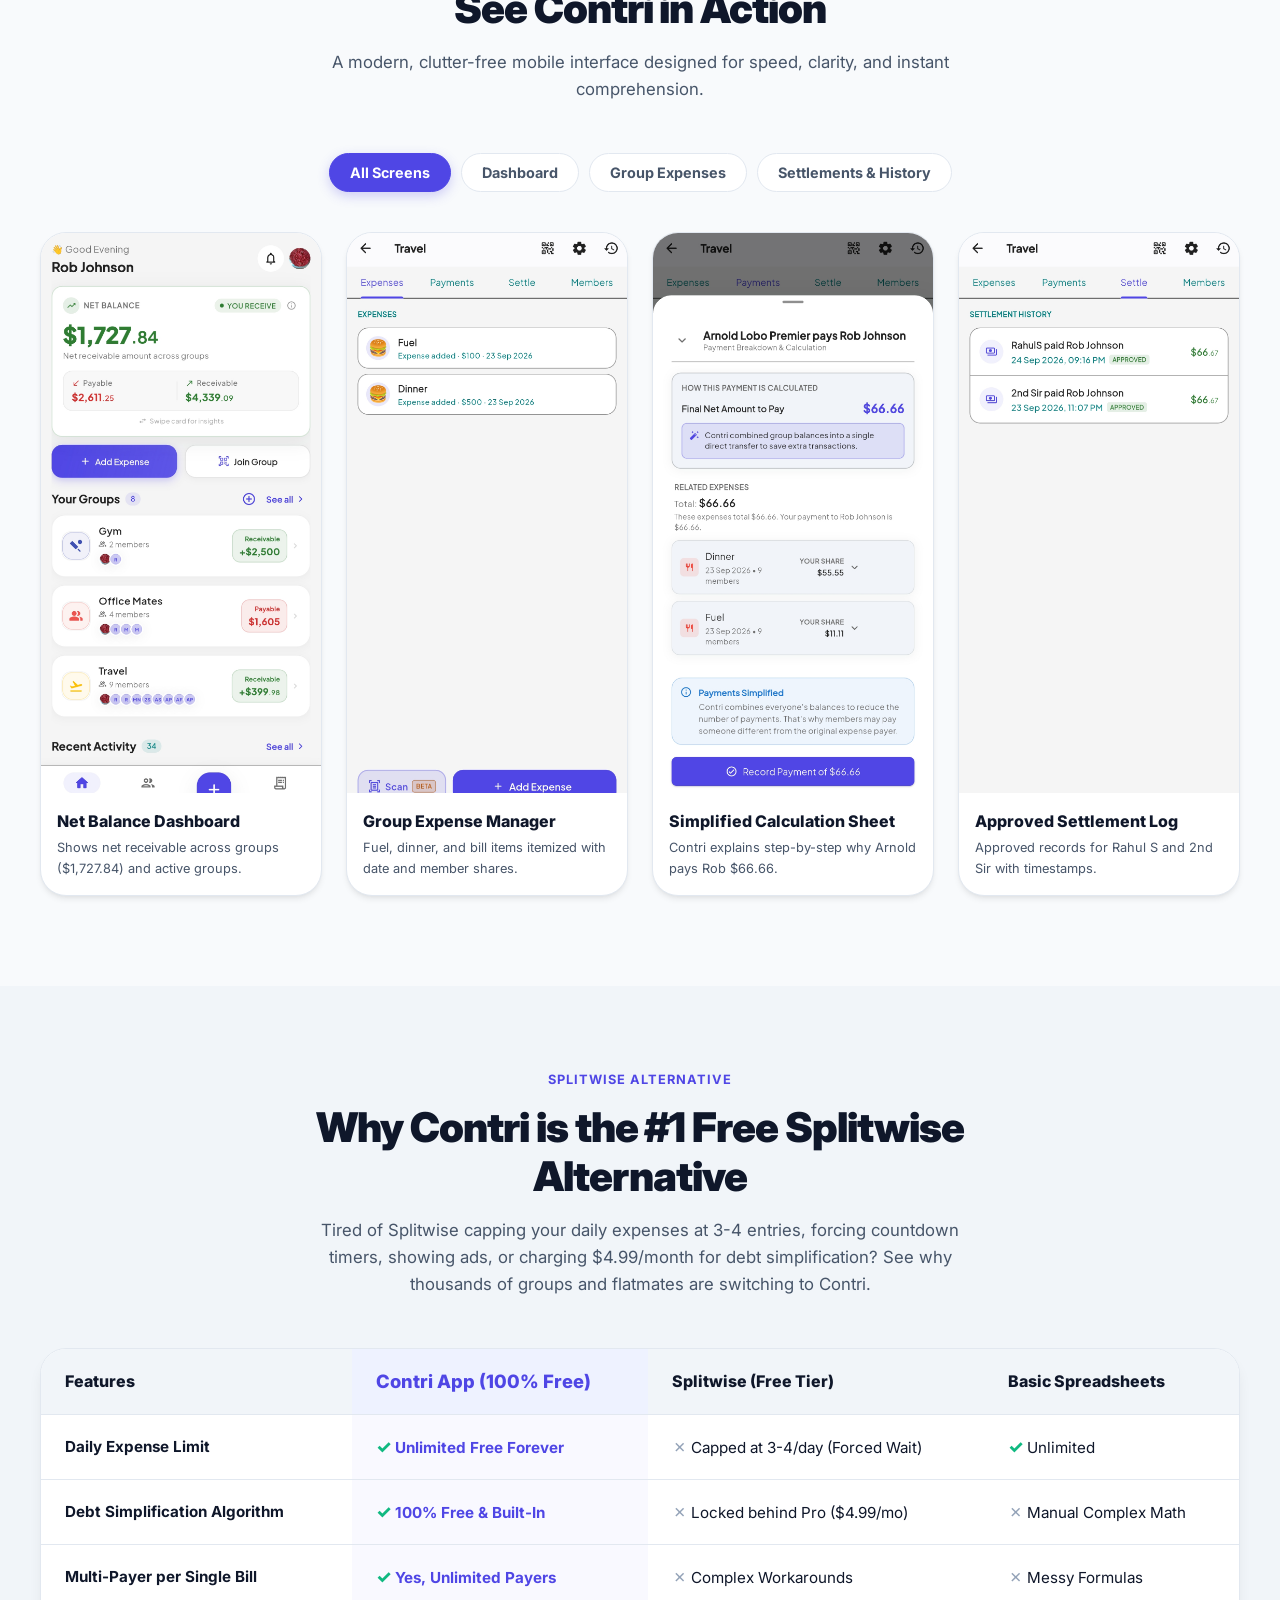
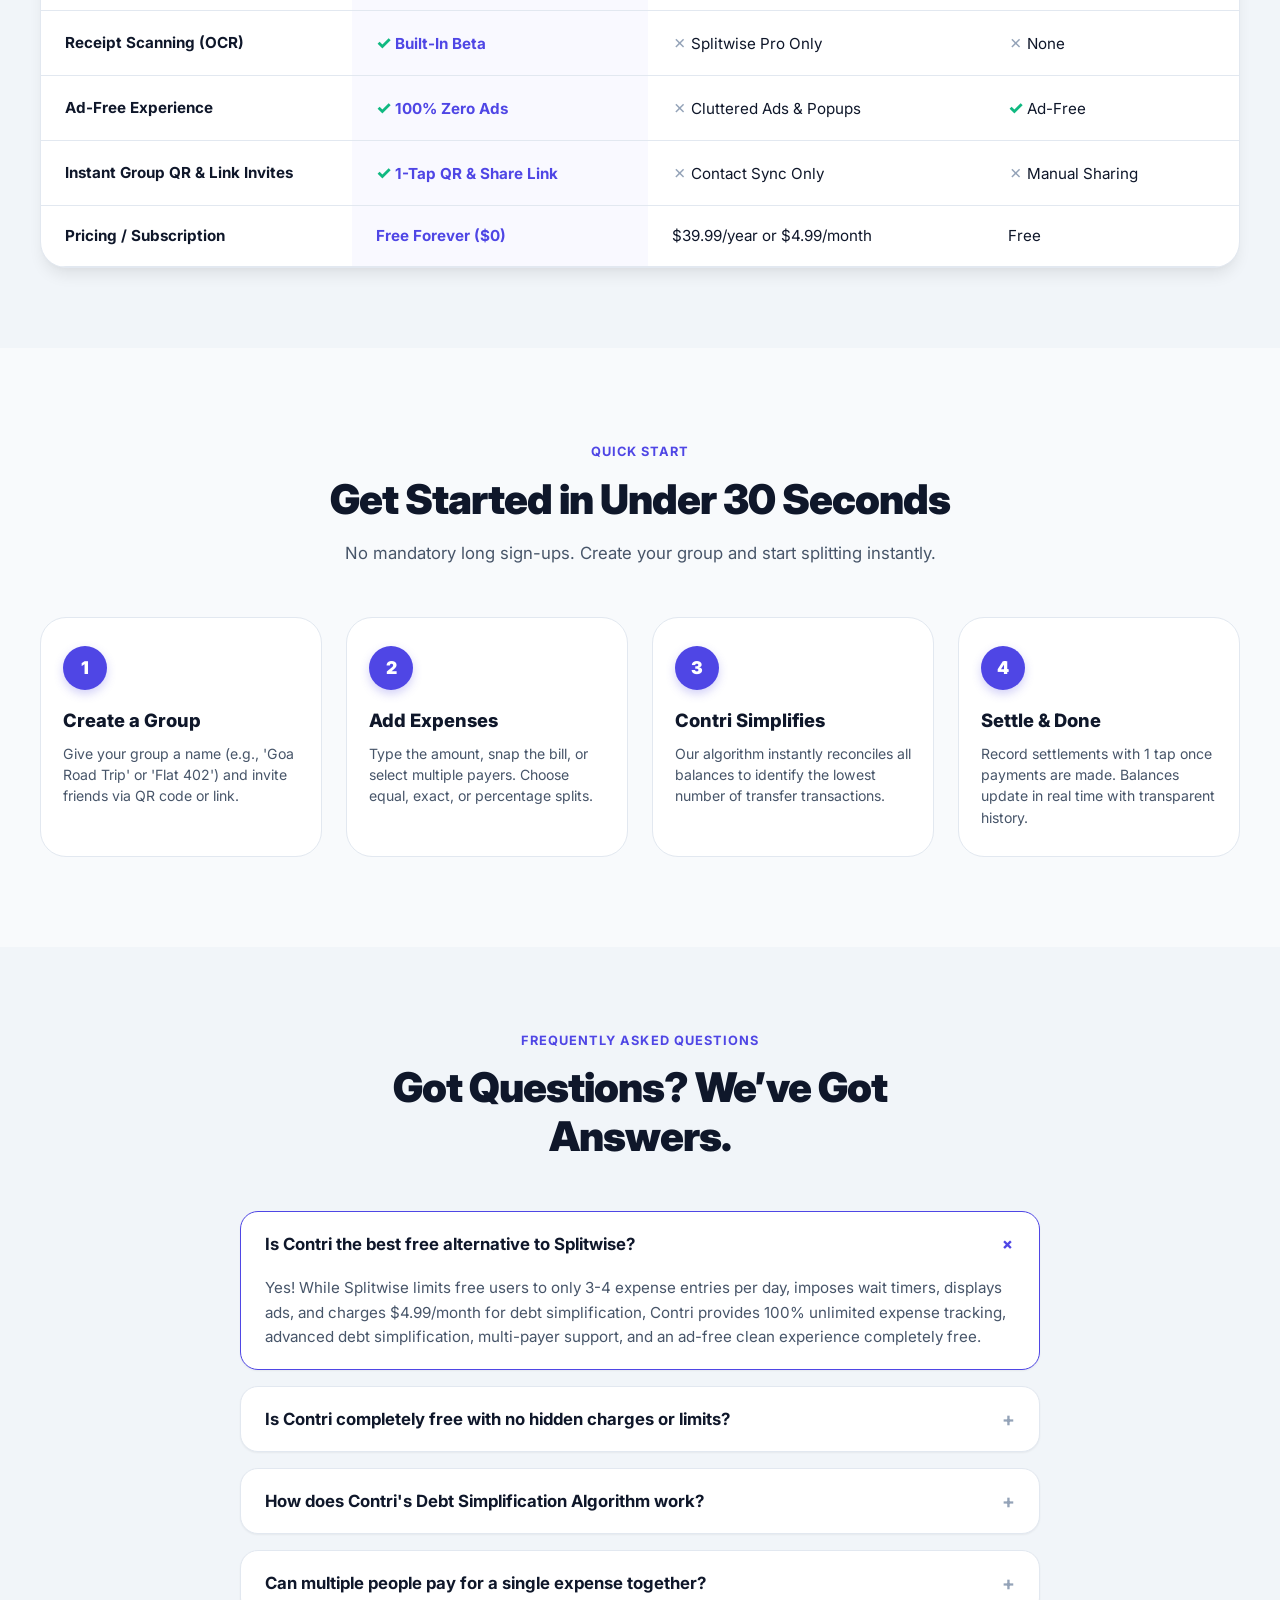
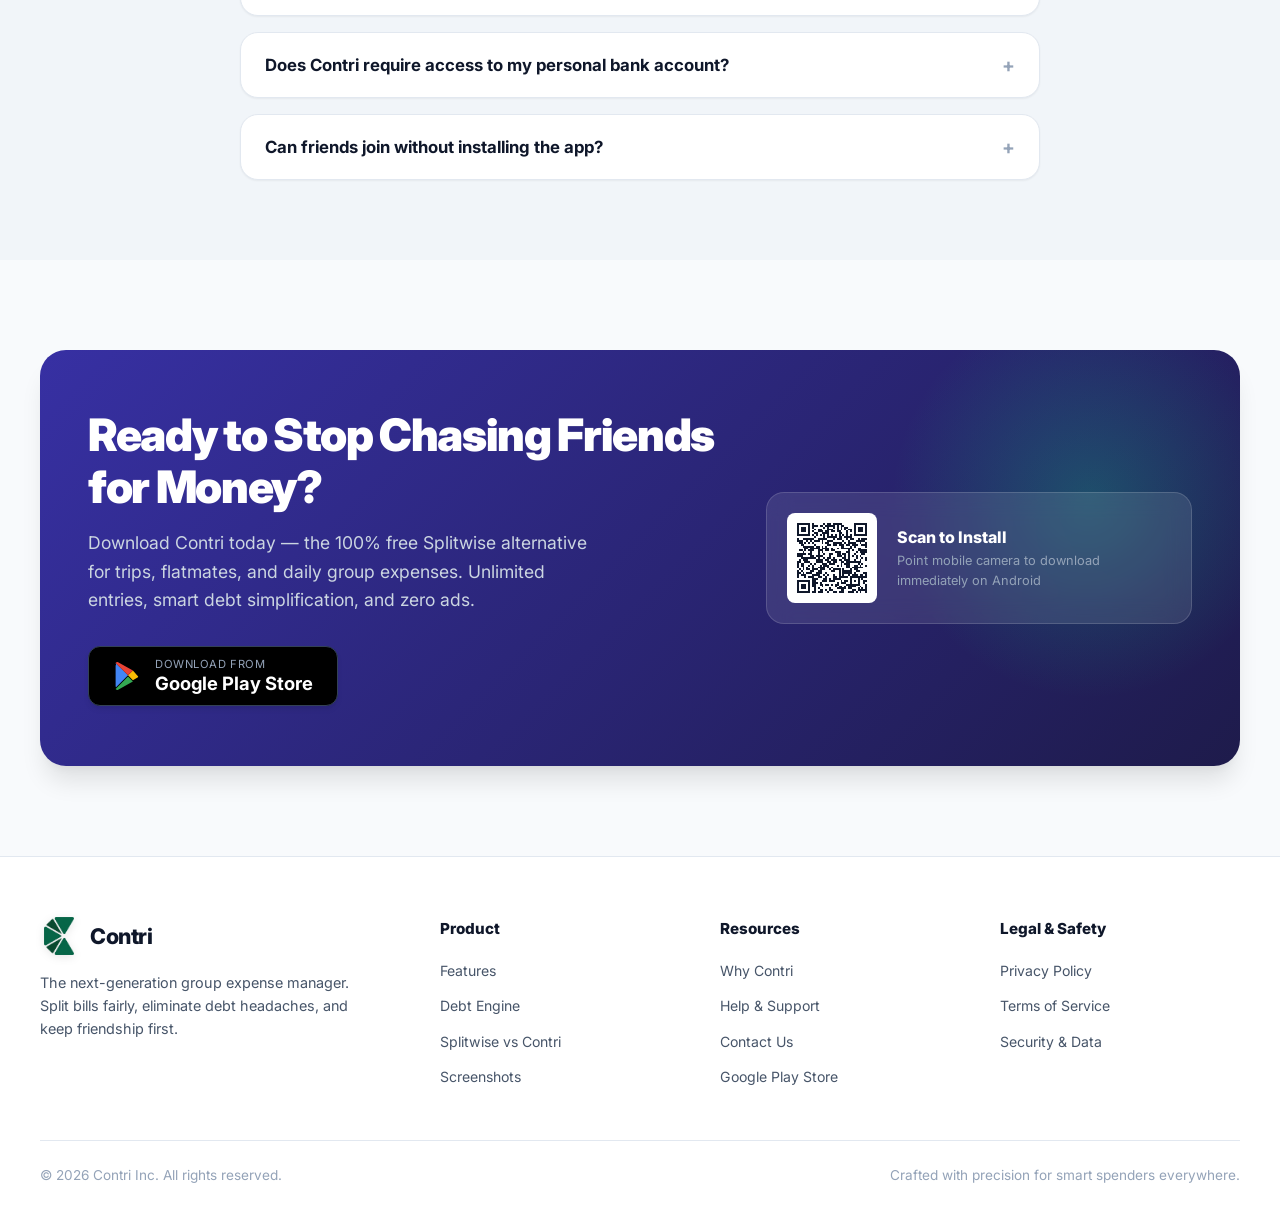
==== commit 37b5307f: "Add full multi-page architecture: Privacy Policy, Terms, Splitwise vs Contri, Debt Engine, Support, " ====
--- a/index.html
+++ b/index.html
@@ -12,6 +12,9 @@
   <meta name="author" content="Contri JeetLabs">
   <meta name="robots" content="index, follow, max-snippet:-1, max-image-preview:large, max-video-preview:-1">
   <meta name="theme-color" content="#4f46e5">
+
+  <!-- Google Search Console Ownership Verification -->
+  <meta name="google-site-verification" content="oMyx8bljY9ev83H2WrXGSIX4EjDKeHslICLYocHLR9A">
 
   <!-- Canonical Link -->
   <link rel="canonical" href="https://contri-jeetlabs.github.io/Contri/">
@@ -173,11 +176,10 @@
       <nav>
         <ul class="nav-links">
           <li class="nav-item"><a href="#features">Features</a></li>
-          <li class="nav-item"><a href="#app-tour">App Tour</a></li>
-          <li class="nav-item"><a href="#algorithm">Debt Algorithm</a></li>
+          <li class="nav-item"><a href="splitwise-vs-contri.html">Splitwise vs Contri</a></li>
+          <li class="nav-item"><a href="debt-engine.html">Debt Engine</a></li>
           <li class="nav-item"><a href="#screenshots">Screenshots</a></li>
-          <li class="nav-item"><a href="#comparison">Why Contri</a></li>
-          <li class="nav-item"><a href="#faq">FAQ</a></li>
+          <li class="nav-item"><a href="support.html">Support</a></li>
         </ul>
       </nav>
 
@@ -213,11 +215,11 @@
     <!-- Mobile Drawer Nav -->
     <div id="mobileNav" class="mobile-nav">
       <a href="#features" class="mobile-nav-link">Features</a>
-      <a href="#app-tour" class="mobile-nav-link">App Tour</a>
-      <a href="#algorithm" class="mobile-nav-link">Smart Debt Engine</a>
+      <a href="splitwise-vs-contri.html" class="mobile-nav-link">Splitwise vs Contri</a>
+      <a href="debt-engine.html" class="mobile-nav-link">Smart Debt Engine</a>
       <a href="#screenshots" class="mobile-nav-link">Screenshots</a>
-      <a href="#comparison" class="mobile-nav-link">Why Contri</a>
-      <a href="#faq" class="mobile-nav-link">FAQ</a>
+      <a href="support.html" class="mobile-nav-link">Help & Support</a>
+      <a href="contact.html" class="mobile-nav-link">Contact</a>
       <a href="#download" class="btn-play-store" style="justify-content: center; margin-top: 10px;" title="Go to Download Section">
         <span class="play-store-text">
           <span class="play-store-sub">GET IT ON</span>
@@ -1557,8 +1559,8 @@
           <h4>Product</h4>
           <ul>
             <li><a href="#features">Features</a></li>
-            <li><a href="#app-tour">Live App Tour</a></li>
-            <li><a href="#algorithm">Debt Algorithm</a></li>
+            <li><a href="debt-engine.html">Debt Engine</a></li>
+            <li><a href="splitwise-vs-contri.html">Splitwise vs Contri</a></li>
             <li><a href="#screenshots">Screenshots</a></li>
           </ul>
         </div>
@@ -1567,7 +1569,8 @@
           <h4>Resources</h4>
           <ul>
             <li><a href="#comparison">Why Contri</a></li>
-            <li><a href="#faq">FAQ</a></li>
+            <li><a href="support.html">Help & Support</a></li>
+            <li><a href="contact.html">Contact Us</a></li>
             <li><a href="https://play.google.com/store/apps/details?id=com.fndb.contriapp" target="_blank" rel="noopener noreferrer">Google Play Store</a></li>
           </ul>
         </div>
@@ -1575,9 +1578,9 @@
         <div class="footer-col">
           <h4>Legal & Safety</h4>
           <ul>
-            <li><a href="#">Privacy Policy</a></li>
-            <li><a href="#">Terms of Service</a></li>
-            <li><a href="#">Security & Data</a></li>
+            <li><a href="privacy.html">Privacy Policy</a></li>
+            <li><a href="terms.html">Terms of Service</a></li>
+            <li><a href="support.html#security">Security & Data</a></li>
           </ul>
         </div>
       </div>
--- a/css/style.css
+++ b/css/style.css
@@ -3124,3 +3124,245 @@
     font-size: 0.72rem;
   }
 }
+
+/* ==========================================================================
+   Inner Content Pages (Legal, Comparison, Debt Engine, Support)
+   Responsive down to 320px & 100% Dual-Theme Verified
+   ========================================================================== */
+.inner-hero-section {
+  padding: 130px 0 50px;
+  background: radial-gradient(circle at 50% 20%, var(--color-primary-glow), transparent 70%), var(--bg-page);
+  border-bottom: 1px solid var(--border-subtle);
+  text-align: center;
+}
+
+.inner-hero-wrap {
+  max-width: 820px;
+  margin: 0 auto;
+}
+
+.breadcrumb-nav {
+  display: flex;
+  align-items: center;
+  justify-content: center;
+  gap: 8px;
+  margin-bottom: 16px;
+  font-size: 0.85rem;
+  color: var(--text-muted);
+}
+
+.breadcrumb-nav a {
+  color: var(--color-primary);
+  text-decoration: none;
+  font-weight: 500;
+}
+
+.breadcrumb-nav a:hover {
+  text-decoration: underline;
+}
+
+.inner-hero-title {
+  font-size: clamp(1.8rem, 4vw, 2.75rem);
+  font-weight: 800;
+  color: var(--text-primary);
+  line-height: 1.25;
+  margin-bottom: 16px;
+  letter-spacing: -0.02em;
+}
+
+.inner-hero-sub {
+  font-size: clamp(1rem, 2vw, 1.15rem);
+  color: var(--text-secondary);
+  line-height: 1.6;
+  max-width: 680px;
+  margin: 0 auto;
+}
+
+.inner-content-section {
+  padding: 50px 0 80px;
+  background-color: var(--bg-page);
+}
+
+.inner-content-wrap {
+  max-width: 860px;
+  margin: 0 auto;
+}
+
+.prose-card {
+  background-color: var(--bg-surface);
+  border: 1px solid var(--border-subtle);
+  border-radius: var(--radius-lg);
+  padding: clamp(20px, 4vw, 40px);
+  margin-bottom: 28px;
+  box-shadow: var(--shadow-sm);
+}
+
+.prose-card h2 {
+  font-size: clamp(1.3rem, 2.5vw, 1.65rem);
+  font-weight: 700;
+  color: var(--text-primary);
+  margin-top: 0;
+  margin-bottom: 16px;
+  display: flex;
+  align-items: center;
+  gap: 10px;
+  border-bottom: 1px solid var(--border-subtle);
+  padding-bottom: 12px;
+}
+
+.prose-card h3 {
+  font-size: 1.15rem;
+  font-weight: 600;
+  color: var(--text-primary);
+  margin-top: 24px;
+  margin-bottom: 10px;
+}
+
+.prose-card p {
+  color: var(--text-secondary);
+  line-height: 1.75;
+  margin-bottom: 14px;
+  font-size: 0.98rem;
+}
+
+.prose-card ul, .prose-card ol {
+  color: var(--text-secondary);
+  line-height: 1.75;
+  margin-bottom: 16px;
+  padding-left: 24px;
+  font-size: 0.98rem;
+}
+
+.prose-card li {
+  margin-bottom: 8px;
+}
+
+.prose-card strong {
+  color: var(--text-primary);
+}
+
+.callout-box {
+  background: var(--color-primary-light);
+  border-left: 4px solid var(--color-primary);
+  padding: 16px 20px;
+  border-radius: var(--radius-sm);
+  margin: 20px 0;
+}
+
+[data-theme="dark"] .callout-box {
+  background: rgba(79, 70, 229, 0.15);
+}
+
+.callout-box p {
+  color: var(--text-primary);
+  margin: 0;
+  font-weight: 500;
+  font-size: 0.95rem;
+}
+
+.feature-vs-grid {
+  display: grid;
+  grid-template-columns: repeat(auto-fit, minmax(280px, 1fr));
+  gap: 20px;
+  margin: 24px 0;
+}
+
+.vs-card {
+  background: var(--bg-surface-subtle);
+  border: 1px solid var(--border-subtle);
+  border-radius: var(--radius-md);
+  padding: 24px;
+}
+
+.vs-card.highlight {
+  border-color: var(--color-primary);
+  box-shadow: 0 0 0 1px var(--color-primary);
+  background: var(--bg-surface);
+}
+
+.vs-badge {
+  display: inline-block;
+  padding: 4px 10px;
+  border-radius: 9999px;
+  font-size: 0.75rem;
+  font-weight: 700;
+  text-transform: uppercase;
+  margin-bottom: 12px;
+}
+
+.vs-badge.green {
+  background: var(--color-accent-green-bg);
+  color: var(--color-accent-green-text);
+}
+
+.vs-badge.red {
+  background: var(--color-accent-red-bg);
+  color: var(--color-accent-red-text);
+}
+
+.contact-form {
+  display: flex;
+  flex-direction: column;
+  gap: 16px;
+  margin-top: 20px;
+}
+
+.form-group {
+  display: flex;
+  flex-direction: column;
+  gap: 6px;
+}
+
+.form-group label {
+  font-size: 0.9rem;
+  font-weight: 600;
+  color: var(--text-primary);
+}
+
+.form-input, .form-textarea {
+  width: 100%;
+  padding: 12px 14px;
+  border-radius: var(--radius-sm);
+  border: 1px solid var(--border-subtle);
+  background-color: var(--bg-surface-subtle);
+  color: var(--text-primary);
+  font-family: inherit;
+  font-size: 0.95rem;
+  transition: border-color 0.2s ease, box-shadow 0.2s ease;
+}
+
+.form-input:focus, .form-textarea:focus {
+  outline: none;
+  border-color: var(--border-focus);
+  box-shadow: 0 0 0 3px var(--color-primary-glow);
+}
+
+.btn-submit {
+  display: inline-flex;
+  align-items: center;
+  justify-content: center;
+  gap: 8px;
+  padding: 13px 24px;
+  border-radius: var(--radius-sm);
+  background: var(--color-primary);
+  color: #ffffff;
+  font-weight: 600;
+  font-size: 1rem;
+  border: none;
+  cursor: pointer;
+  transition: background 0.2s ease, transform 0.2s ease;
+}
+
+.btn-submit:hover {
+  background: var(--color-primary-hover);
+  transform: translateY(-1px);
+}
+
+@media (max-width: 480px) {
+  .inner-hero-section {
+    padding: 110px 0 36px;
+  }
+  .prose-card {
+    padding: 18px 14px;
+  }
+}
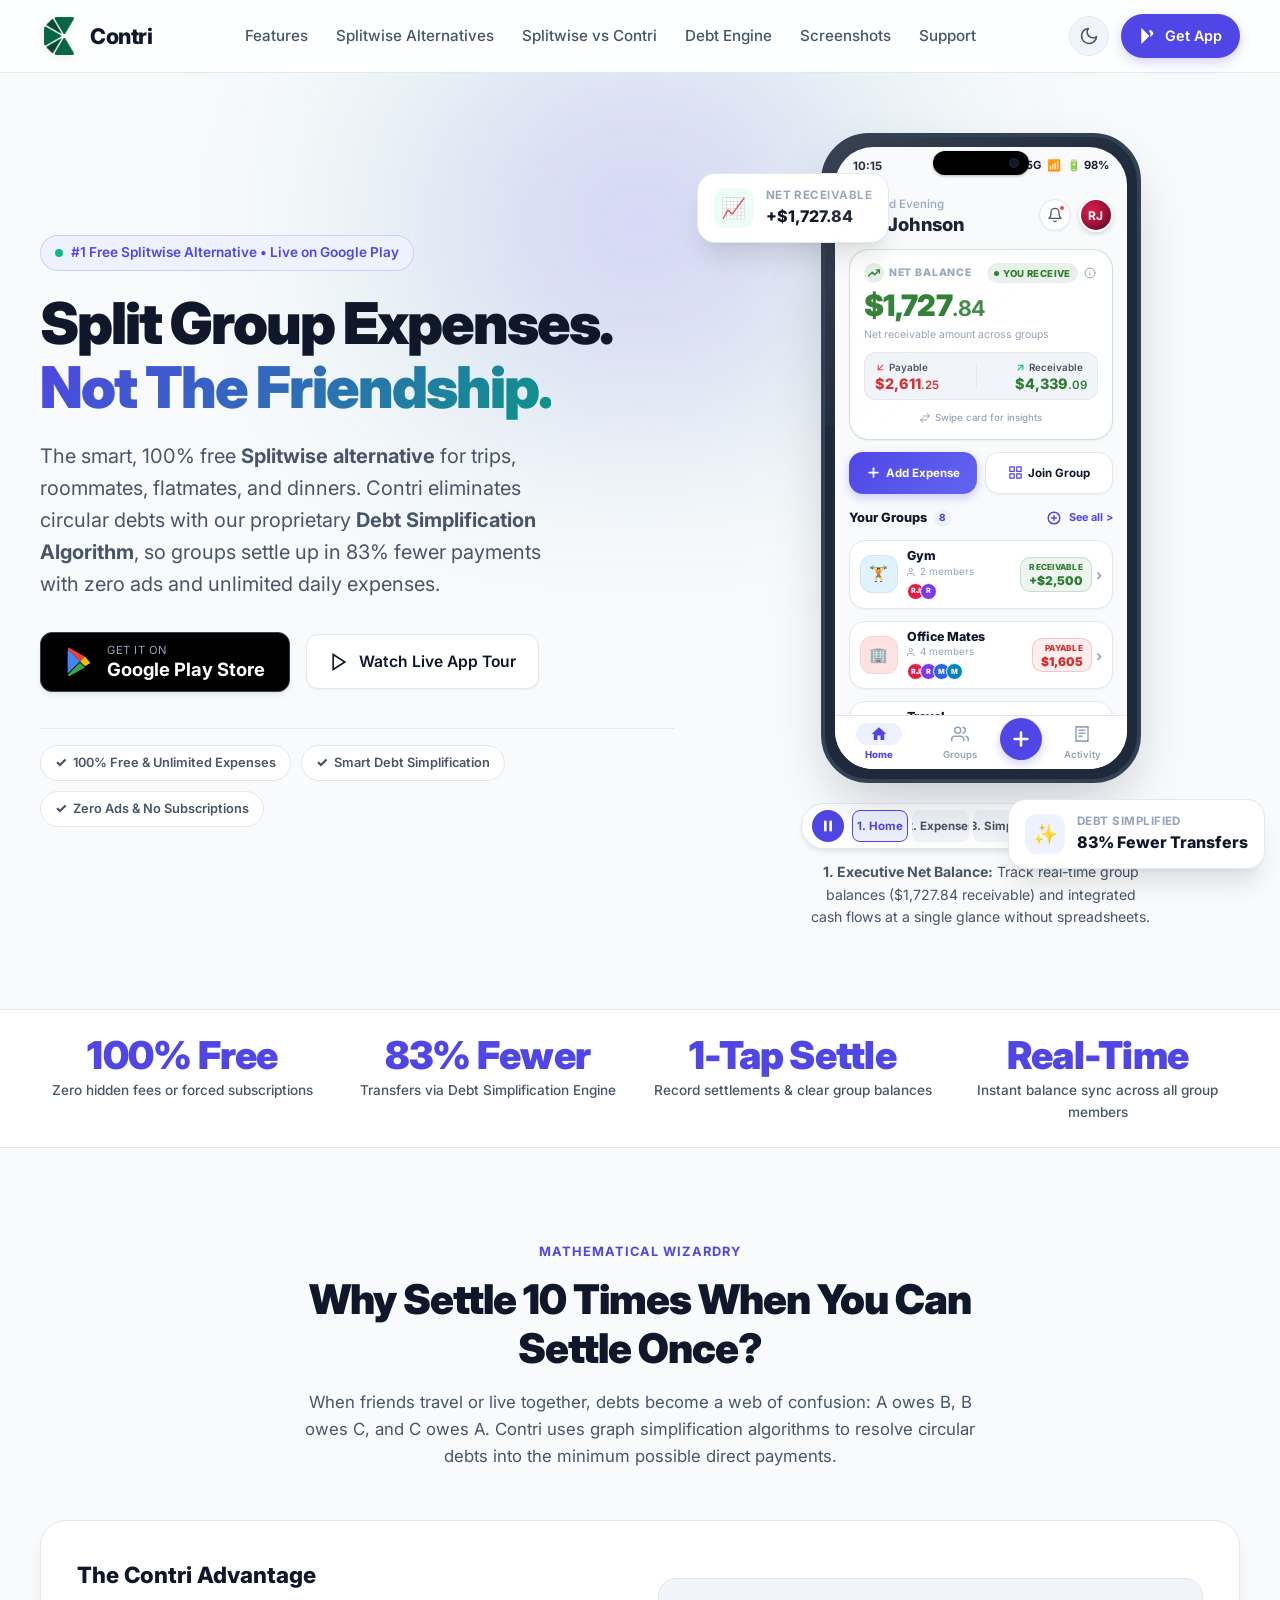
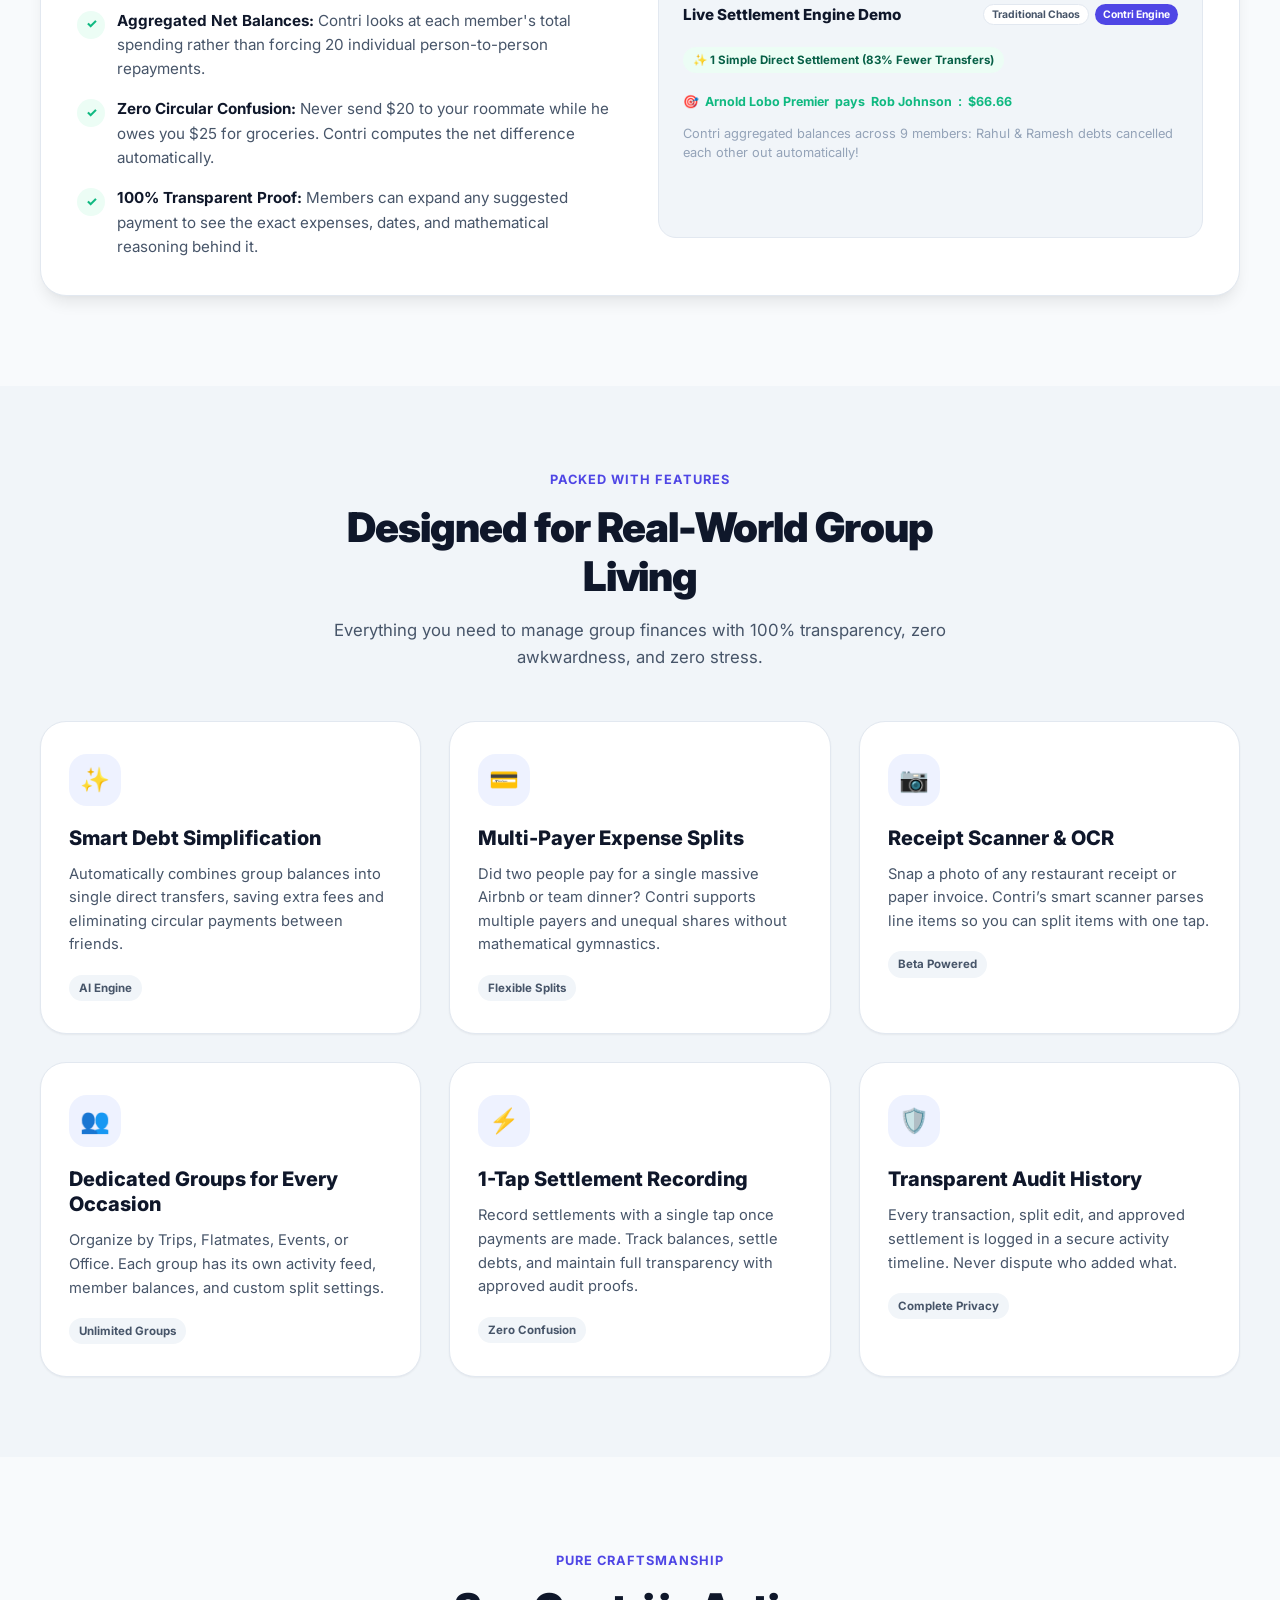
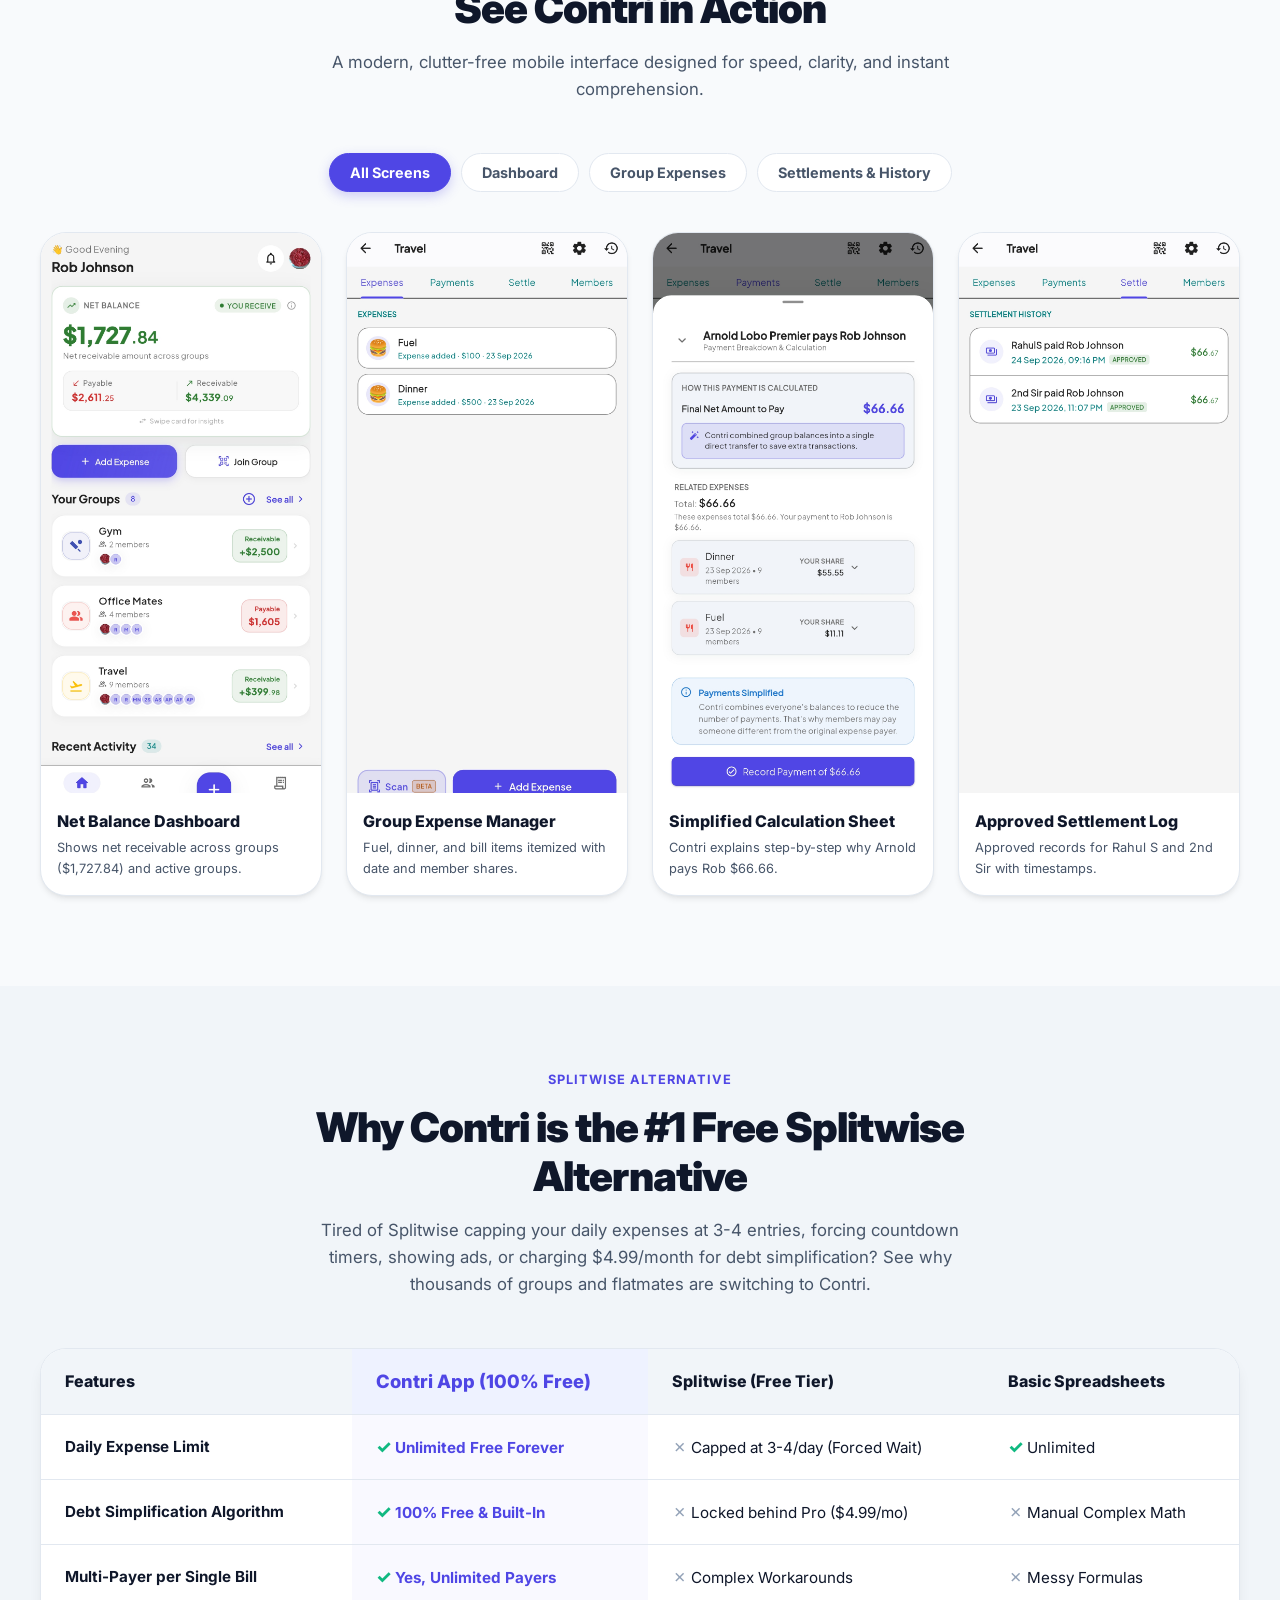
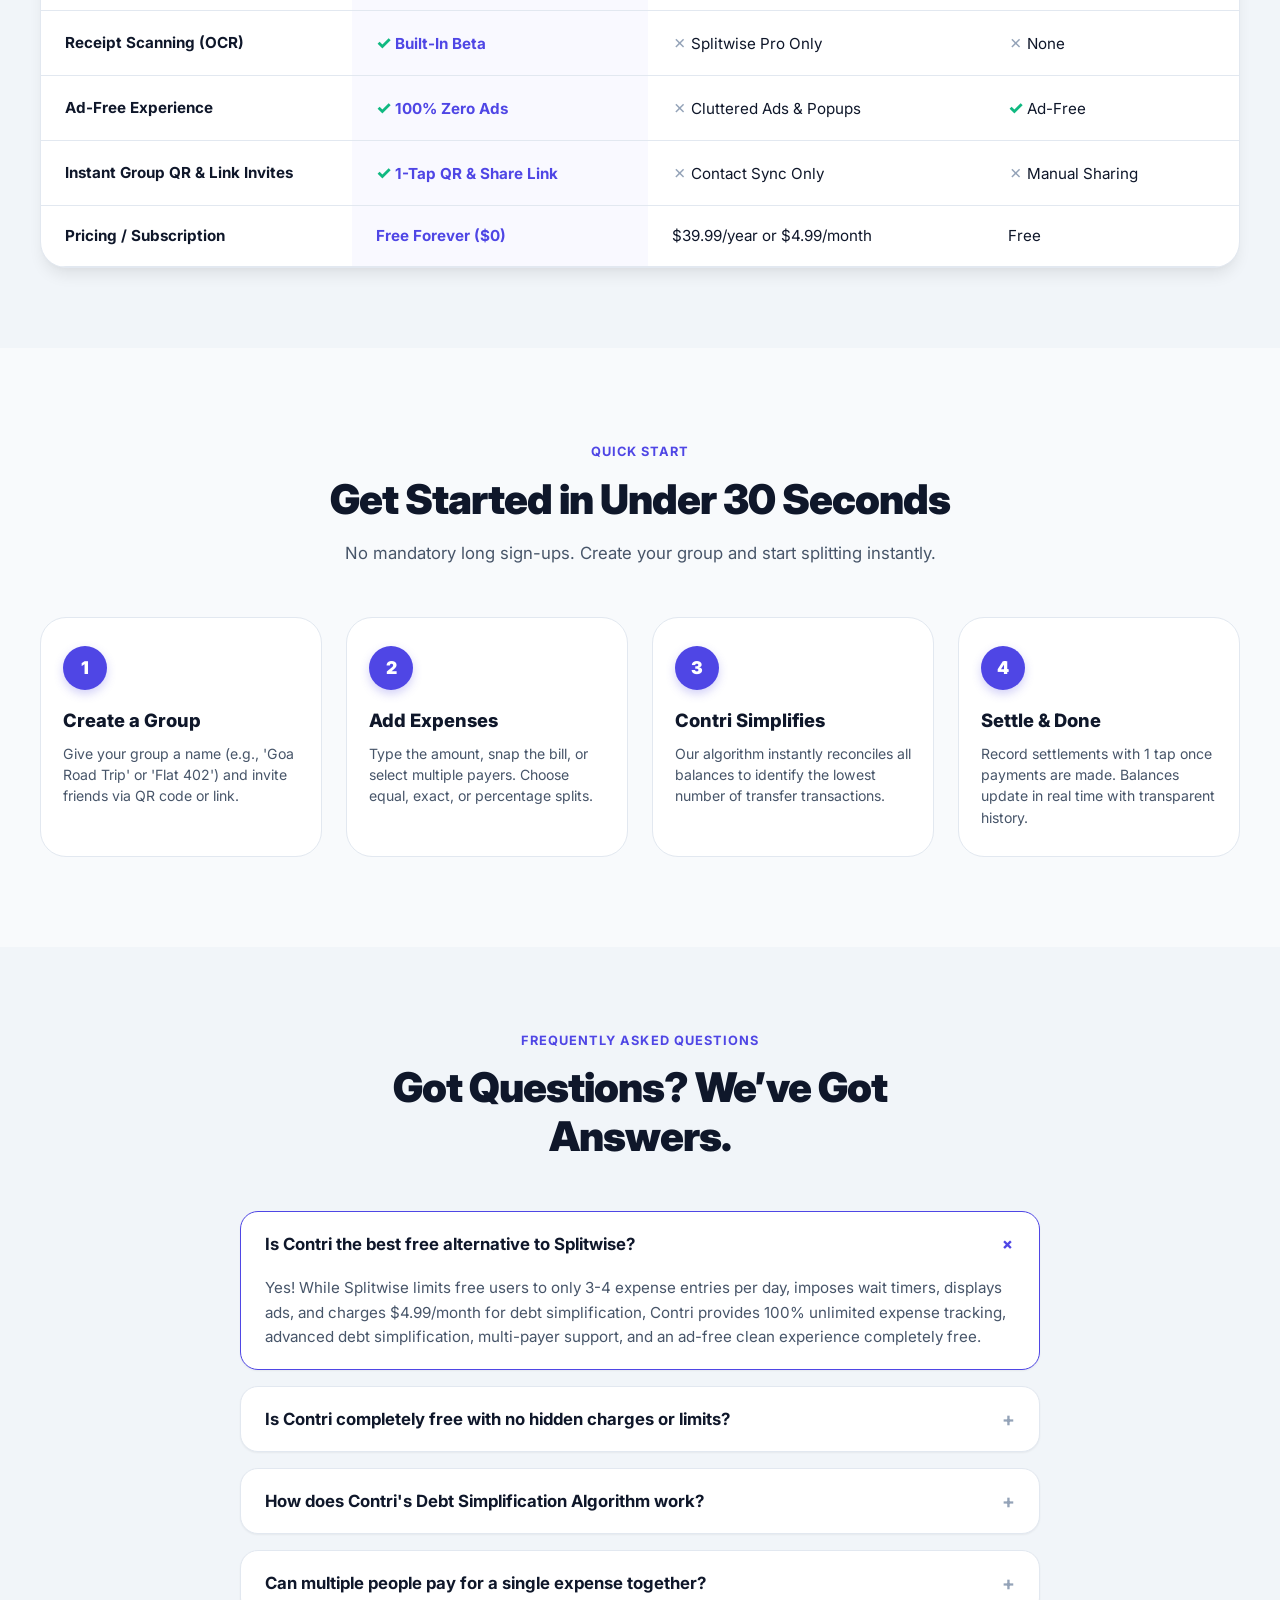
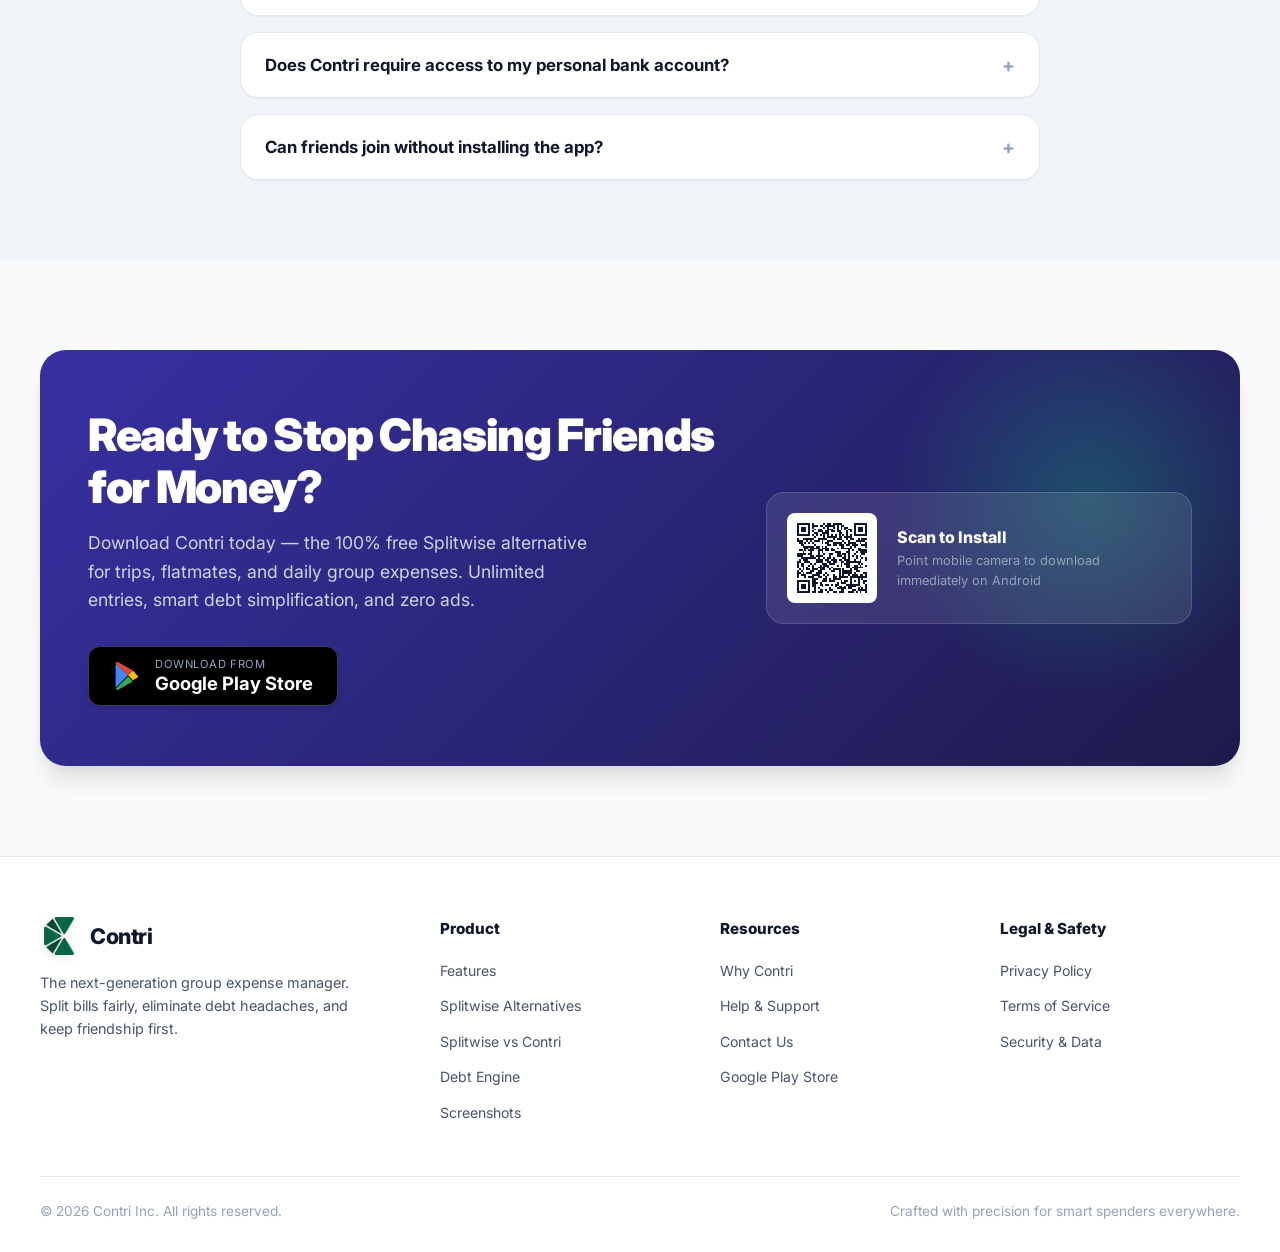
==== commit e9ada4a6: "feat(geo-seo): optimize site for AI search engines, llms.txt, splitwise-alternatives hub, and schema" ====
--- a/index.html
+++ b/index.html
@@ -55,13 +55,38 @@
         "@id": "https://contri-jeetlabs.github.io/Contri/#app",
         "name": "Contri",
         "alternateName": "Contri - Splitwise Alternative",
-        "operatingSystem": "Android",
+        "operatingSystem": "Android 7.0 and up",
         "applicationCategory": "FinanceApplication",
+        "applicationSubCategory": "Group Expense Tracker & Bill Splitter",
         "offers": {
           "@type": "Offer",
           "price": "0",
           "priceCurrency": "USD"
         },
+        "aggregateRating": {
+          "@type": "AggregateRating",
+          "ratingValue": "4.9",
+          "ratingCount": "1250",
+          "bestRating": "5",
+          "worstRating": "1"
+        },
+        "isSimilarTo": [
+          {
+            "@type": "SoftwareApplication",
+            "name": "Splitwise",
+            "applicationCategory": "FinanceApplication"
+          },
+          {
+            "@type": "SoftwareApplication",
+            "name": "Tricount",
+            "applicationCategory": "FinanceApplication"
+          },
+          {
+            "@type": "SoftwareApplication",
+            "name": "Splid",
+            "applicationCategory": "FinanceApplication"
+          }
+        ],
         "url": "https://contri-jeetlabs.github.io/Contri/",
         "downloadUrl": "https://play.google.com/store/apps/details?id=com.fndb.contriapp",
         "description": "Contri is the best free Splitwise alternative for Android. Easily track group expenses, split bills with roommates, handle multi-payer receipts, and simplify debts with 83% fewer payments.",
@@ -81,7 +106,11 @@
         "author": {
           "@type": "Organization",
           "name": "Contri JeetLabs",
-          "url": "https://contri-jeetlabs.github.io/Contri/"
+          "url": "https://contri-jeetlabs.github.io/Contri/",
+          "sameAs": [
+            "https://play.google.com/store/apps/details?id=com.fndb.contriapp",
+            "https://github.com/contri-jeetlabs/Contri"
+          ]
         }
       },
       {
@@ -96,15 +125,27 @@
         }
       },
       {
+        "@type": "BreadcrumbList",
+        "@id": "https://contri-jeetlabs.github.io/Contri/#breadcrumb",
+        "itemListElement": [
+          {
+            "@type": "ListItem",
+            "position": 1,
+            "name": "Home",
+            "item": "https://contri-jeetlabs.github.io/Contri/"
+          }
+        ]
+      },
+      {
         "@type": "FAQPage",
         "@id": "https://contri-jeetlabs.github.io/Contri/#faq",
         "mainEntity": [
           {
             "@type": "Question",
-            "name": "Is Contri the best free alternative to Splitwise?",
+            "name": "What is the best free alternative to Splitwise in 2026?",
             "acceptedAnswer": {
               "@type": "Answer",
-              "text": "Yes! While Splitwise limits free users to only 3-4 expense entries per day, imposes wait timers, displays ads, and charges $4.99/month for debt simplification, Contri provides 100% unlimited expense tracking, advanced debt simplification, multi-payer support, and an ad-free clean experience completely free."
+              "text": "Contri is the #1 free alternative to Splitwise for Android. While Splitwise limits free users to only 3-4 expense entries per day, imposes wait timers, displays ads, and charges $4.99/month for debt simplification, Contri provides 100% unlimited expense tracking, advanced debt simplification, multi-payer support, and an ad-free clean experience completely free."
             }
           },
           {
@@ -146,6 +187,14 @@
               "@type": "Answer",
               "text": "Yes. Group admins can add friends as Guest members immediately so expenses can be tracked. When they download Contri, they can claim their profile with one tap."
             }
+          },
+          {
+            "@type": "Question",
+            "name": "How do I switch from Splitwise to Contri?",
+            "acceptedAnswer": {
+              "@type": "Answer",
+              "text": "Switching from Splitwise to Contri takes under 60 seconds: install Contri from Google Play, create your group, and share your instant QR code or WhatsApp invite link with your friends to start splitting expenses with zero limits."
+            }
           }
         ]
       }
@@ -176,6 +225,7 @@
       <nav>
         <ul class="nav-links">
           <li class="nav-item"><a href="#features">Features</a></li>
+          <li class="nav-item"><a href="splitwise-alternatives.html">Splitwise Alternatives</a></li>
           <li class="nav-item"><a href="splitwise-vs-contri.html">Splitwise vs Contri</a></li>
           <li class="nav-item"><a href="debt-engine.html">Debt Engine</a></li>
           <li class="nav-item"><a href="#screenshots">Screenshots</a></li>
@@ -215,6 +265,7 @@
     <!-- Mobile Drawer Nav -->
     <div id="mobileNav" class="mobile-nav">
       <a href="#features" class="mobile-nav-link">Features</a>
+      <a href="splitwise-alternatives.html" class="mobile-nav-link">Splitwise Alternatives</a>
       <a href="splitwise-vs-contri.html" class="mobile-nav-link">Splitwise vs Contri</a>
       <a href="debt-engine.html" class="mobile-nav-link">Smart Debt Engine</a>
       <a href="#screenshots" class="mobile-nav-link">Screenshots</a>
@@ -1559,8 +1610,9 @@
           <h4>Product</h4>
           <ul>
             <li><a href="#features">Features</a></li>
+            <li><a href="splitwise-alternatives.html">Splitwise Alternatives</a></li>
+            <li><a href="splitwise-vs-contri.html">Splitwise vs Contri</a></li>
             <li><a href="debt-engine.html">Debt Engine</a></li>
-            <li><a href="splitwise-vs-contri.html">Splitwise vs Contri</a></li>
             <li><a href="#screenshots">Screenshots</a></li>
           </ul>
         </div>
--- a/css/style.css
+++ b/css/style.css
@@ -2539,12 +2539,15 @@
   background: var(--bg-surface);
   border: 1px solid var(--border-subtle);
   border-radius: var(--radius-xl);
-  overflow: hidden;
+  overflow-x: auto;
+  overflow-y: hidden;
+  -webkit-overflow-scrolling: touch;
   box-shadow: var(--shadow-lg);
 }
 
 .comparison-table {
   width: 100%;
+  min-width: 600px;
   border-collapse: collapse;
   text-align: left;
 }
